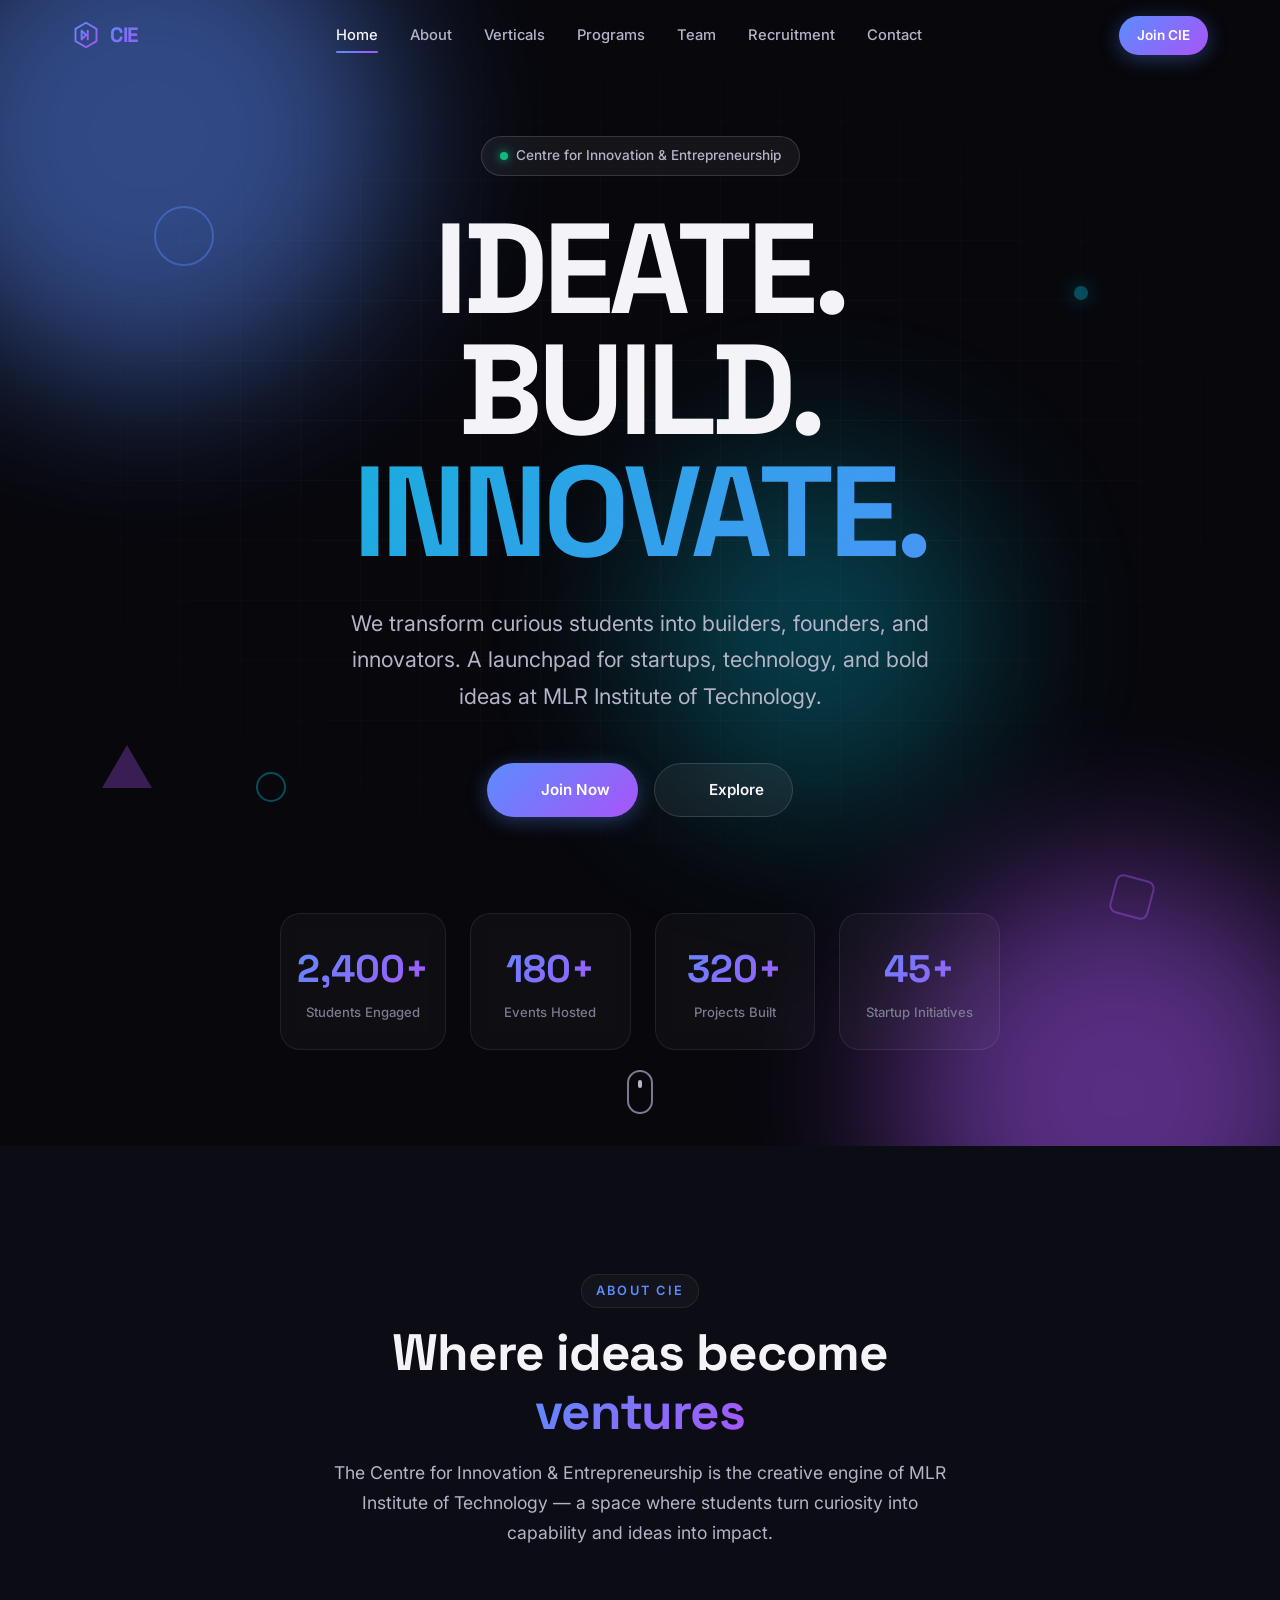
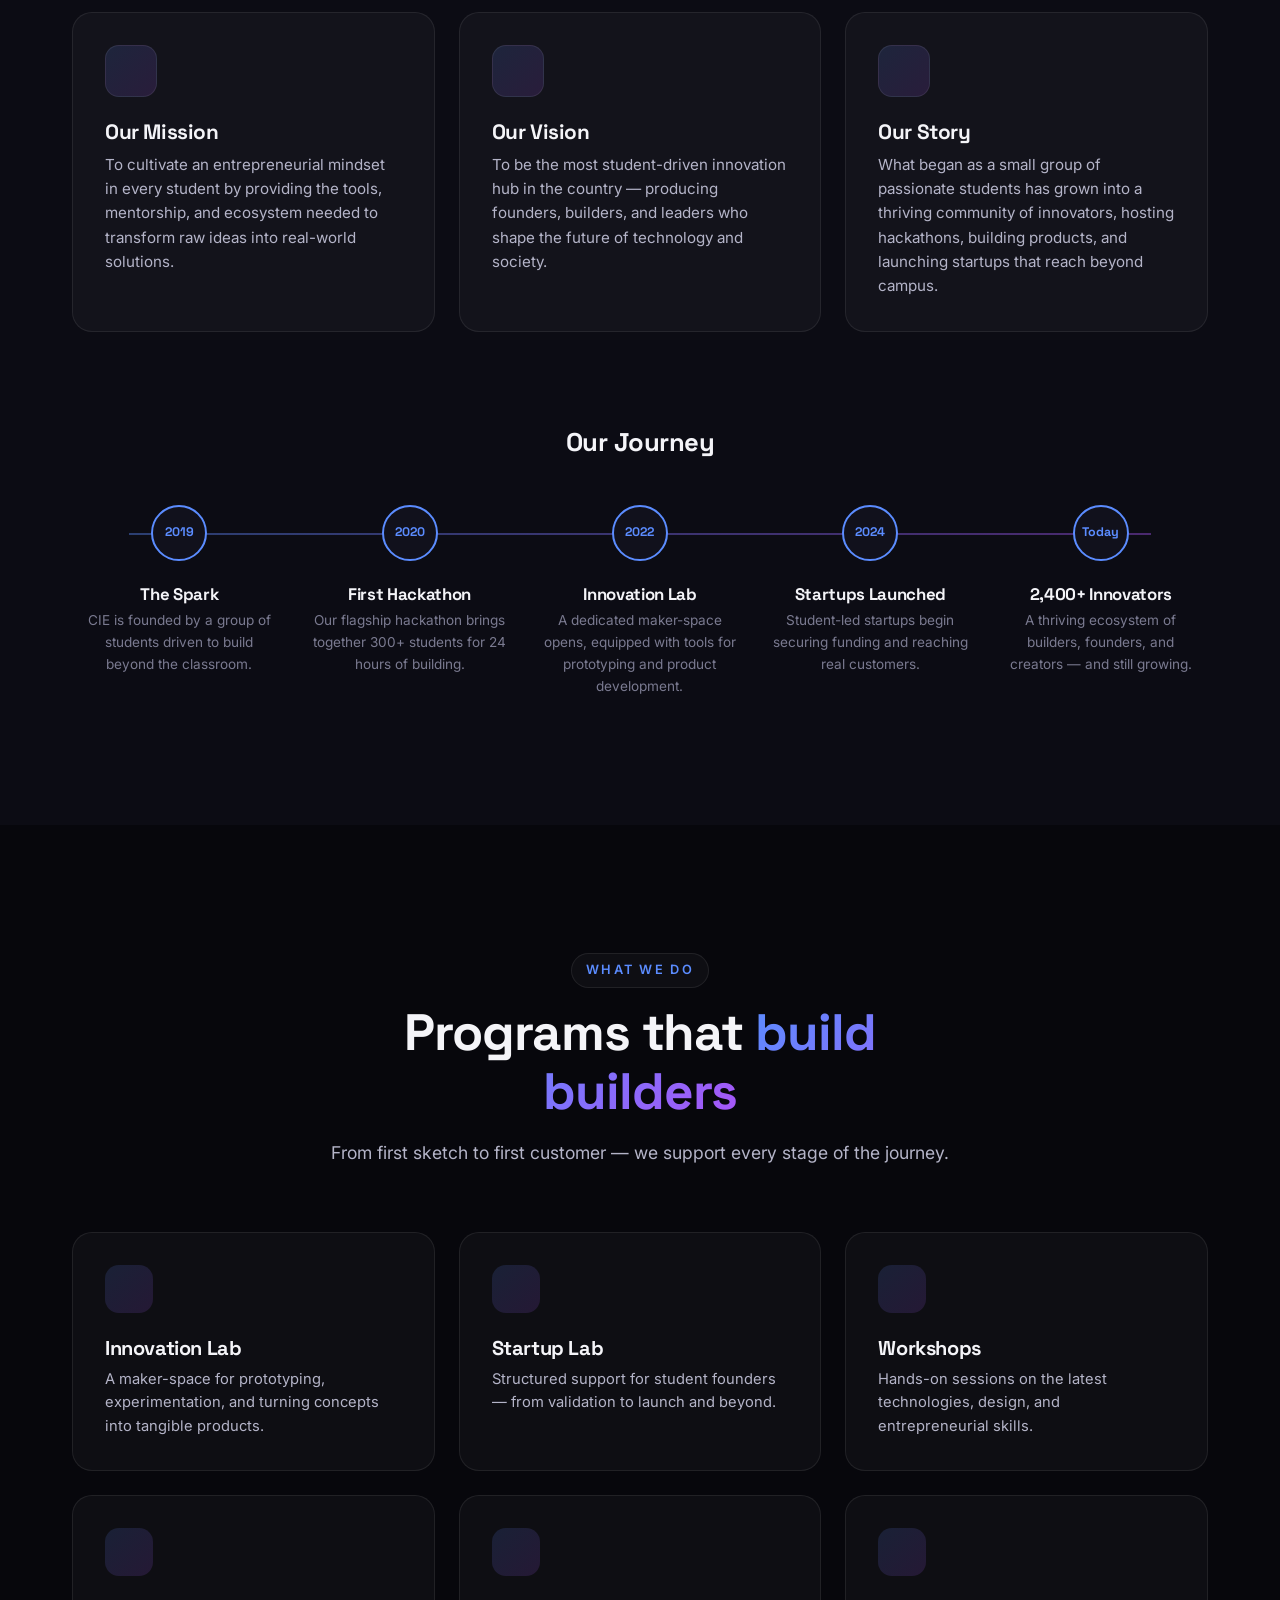
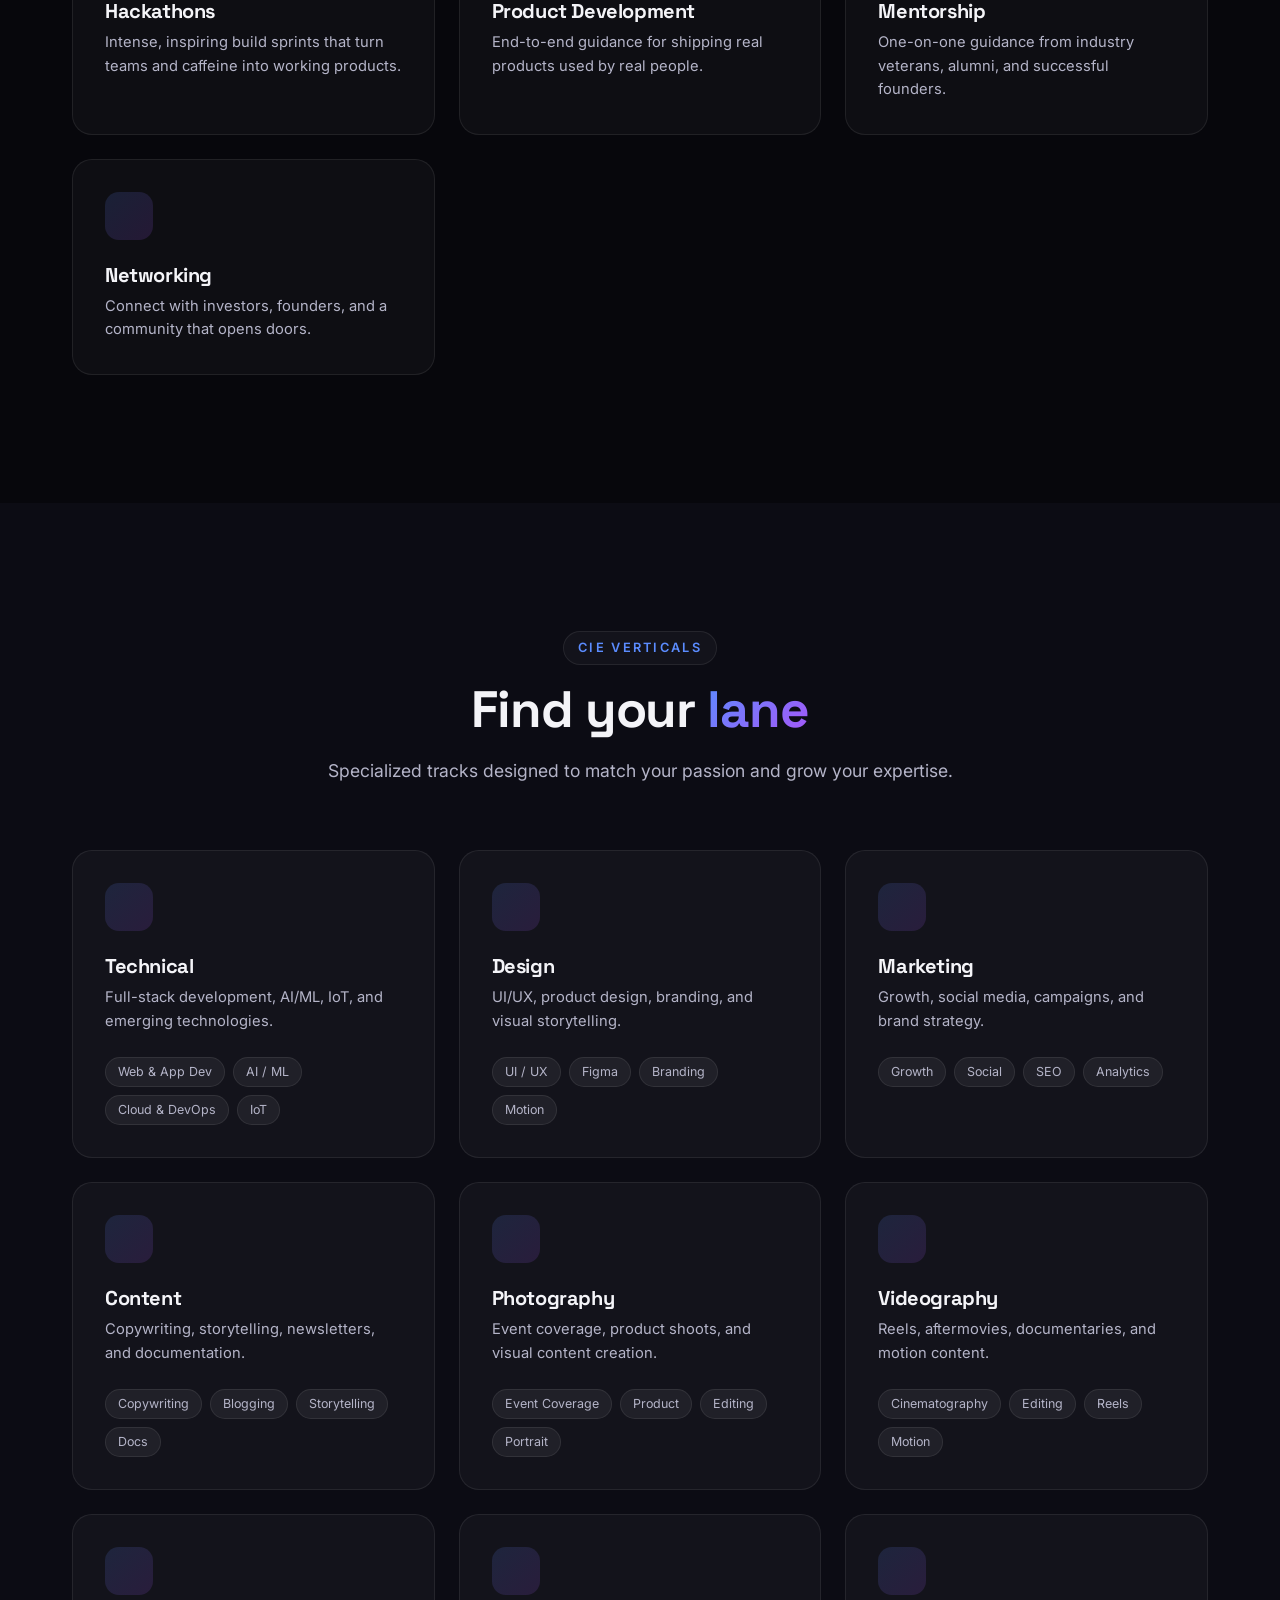
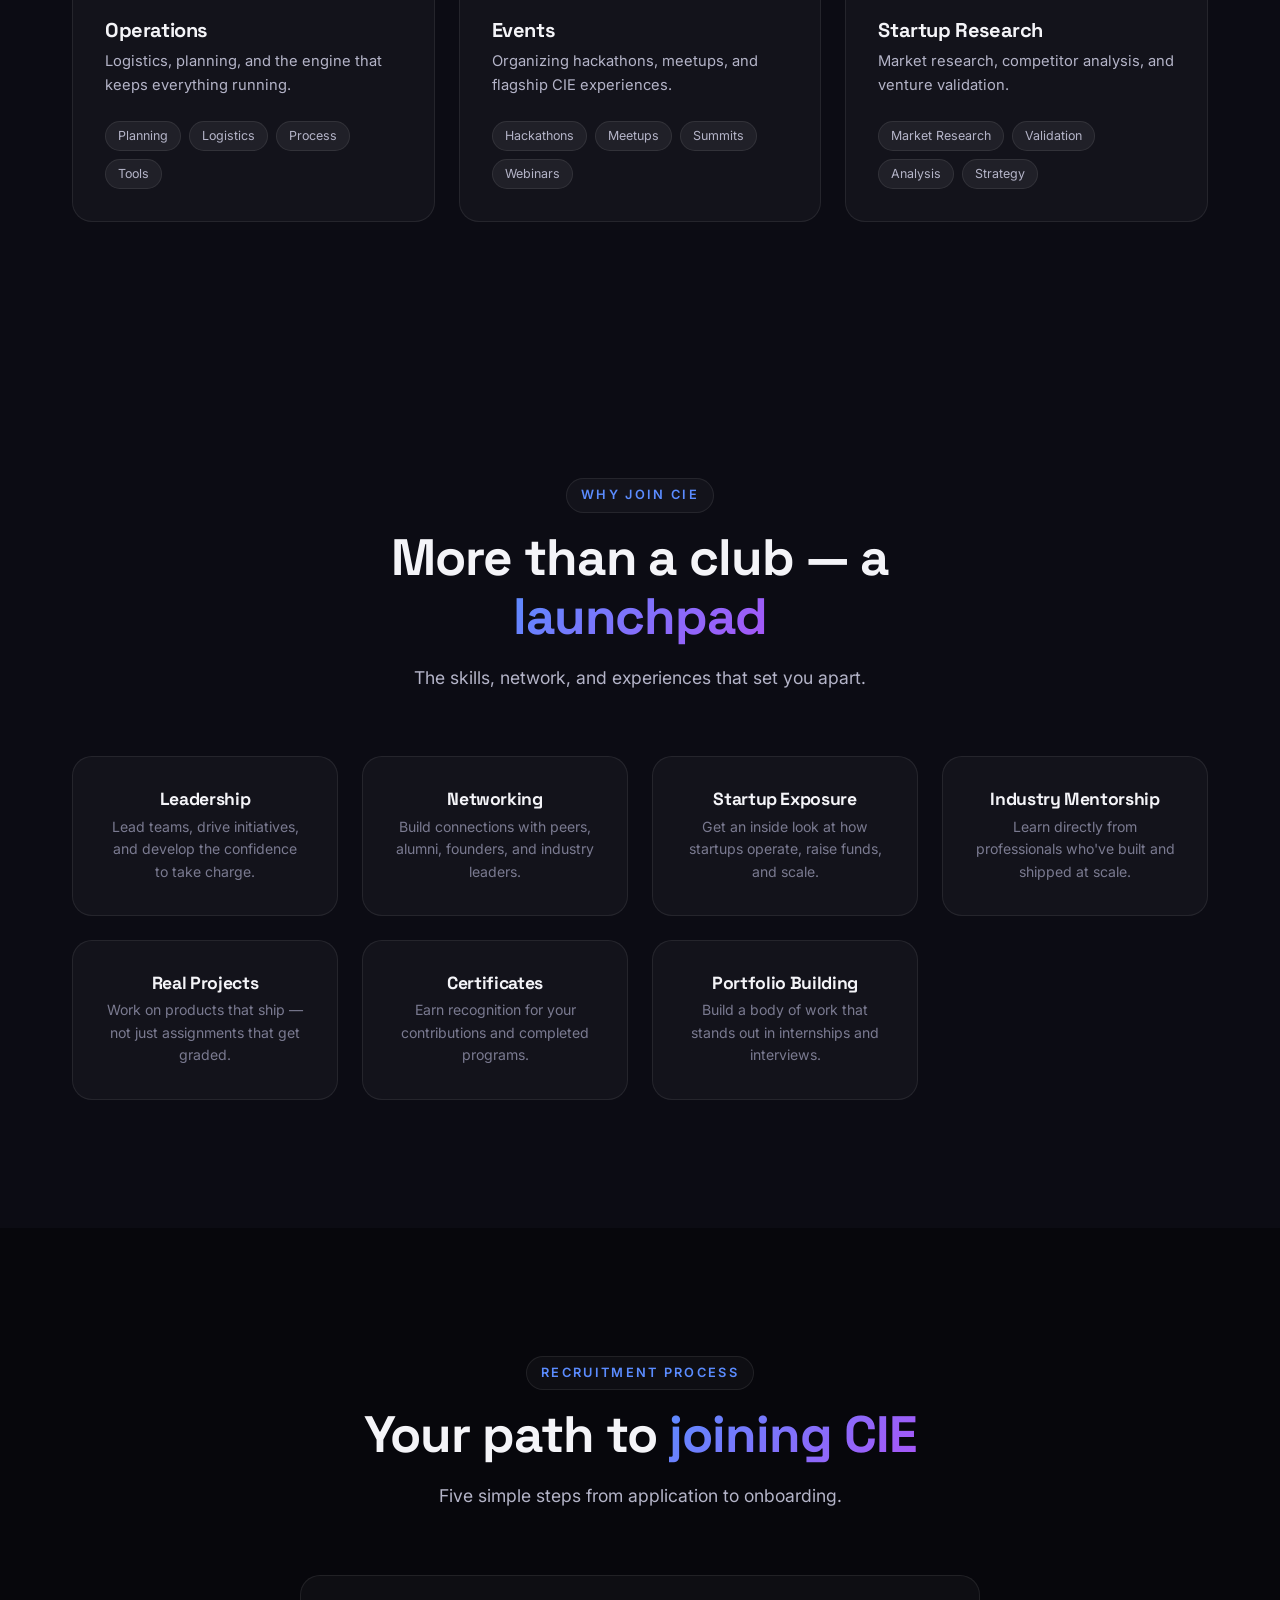
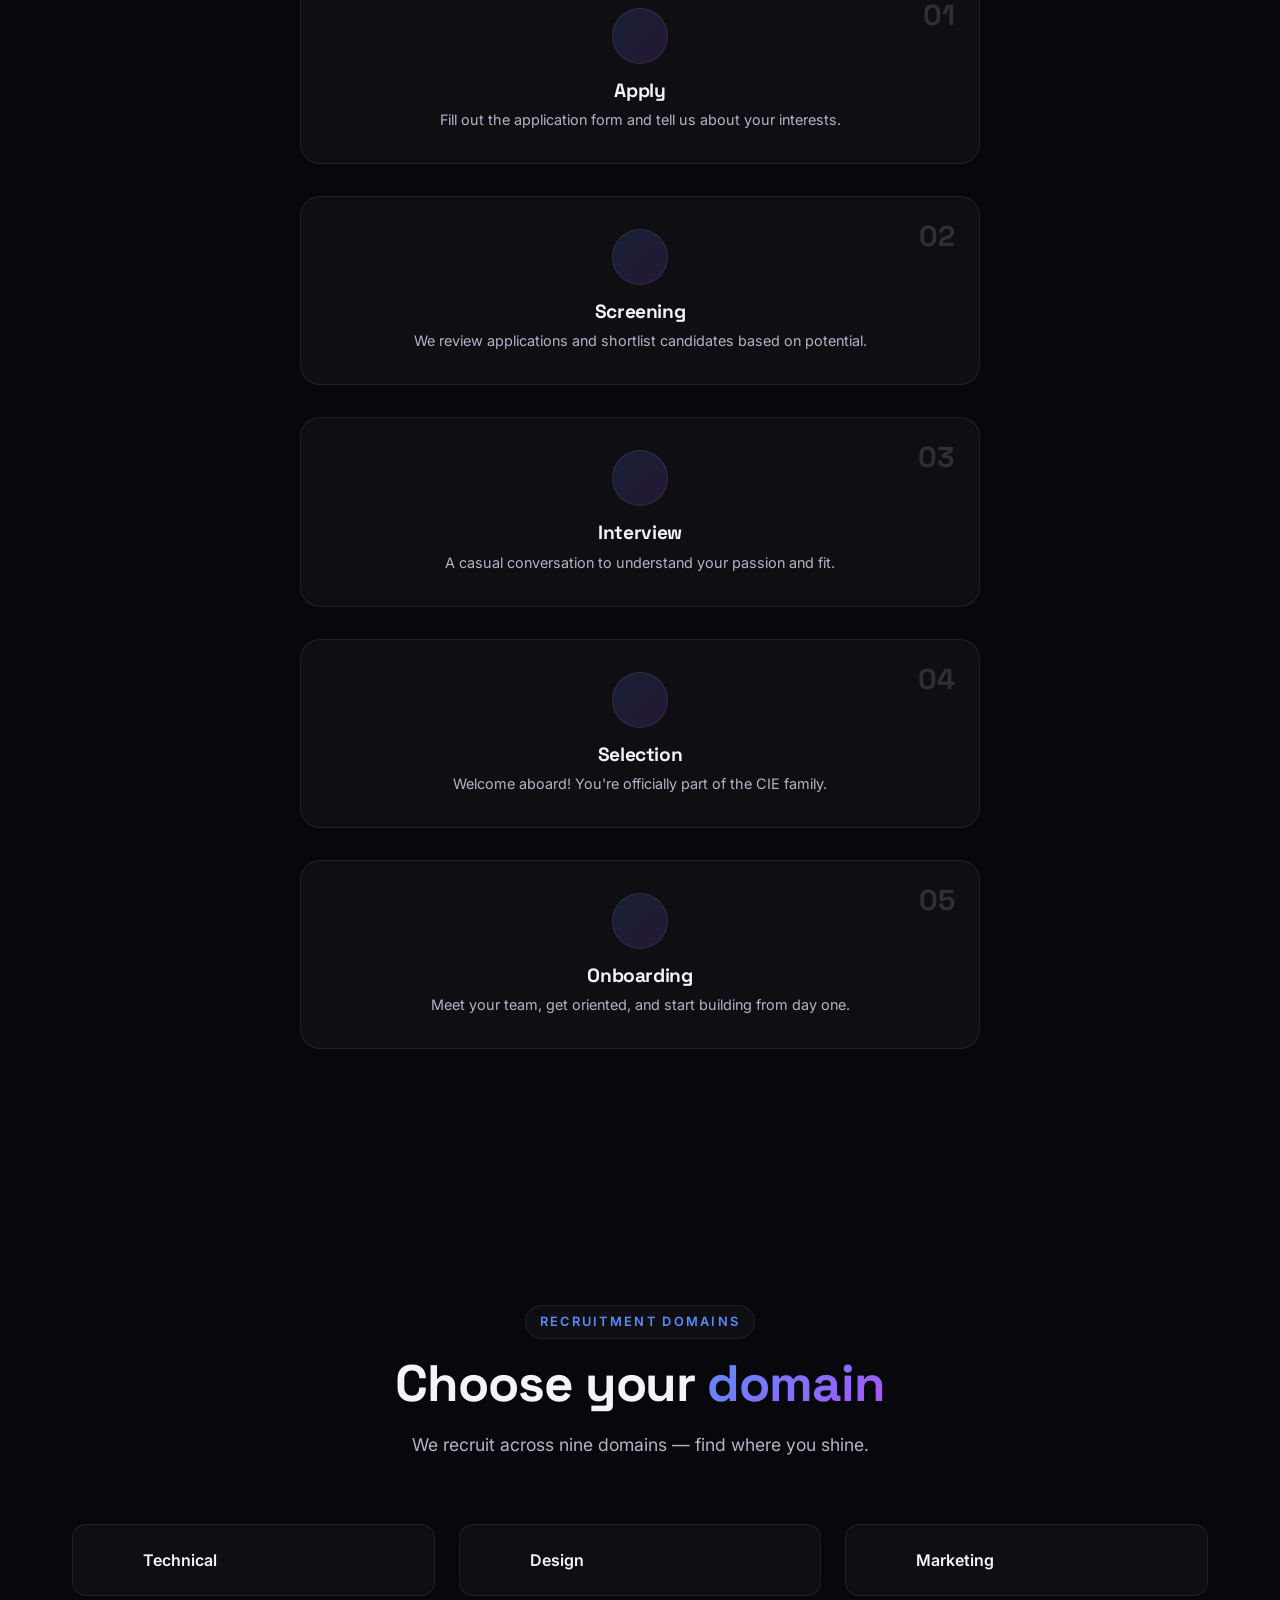
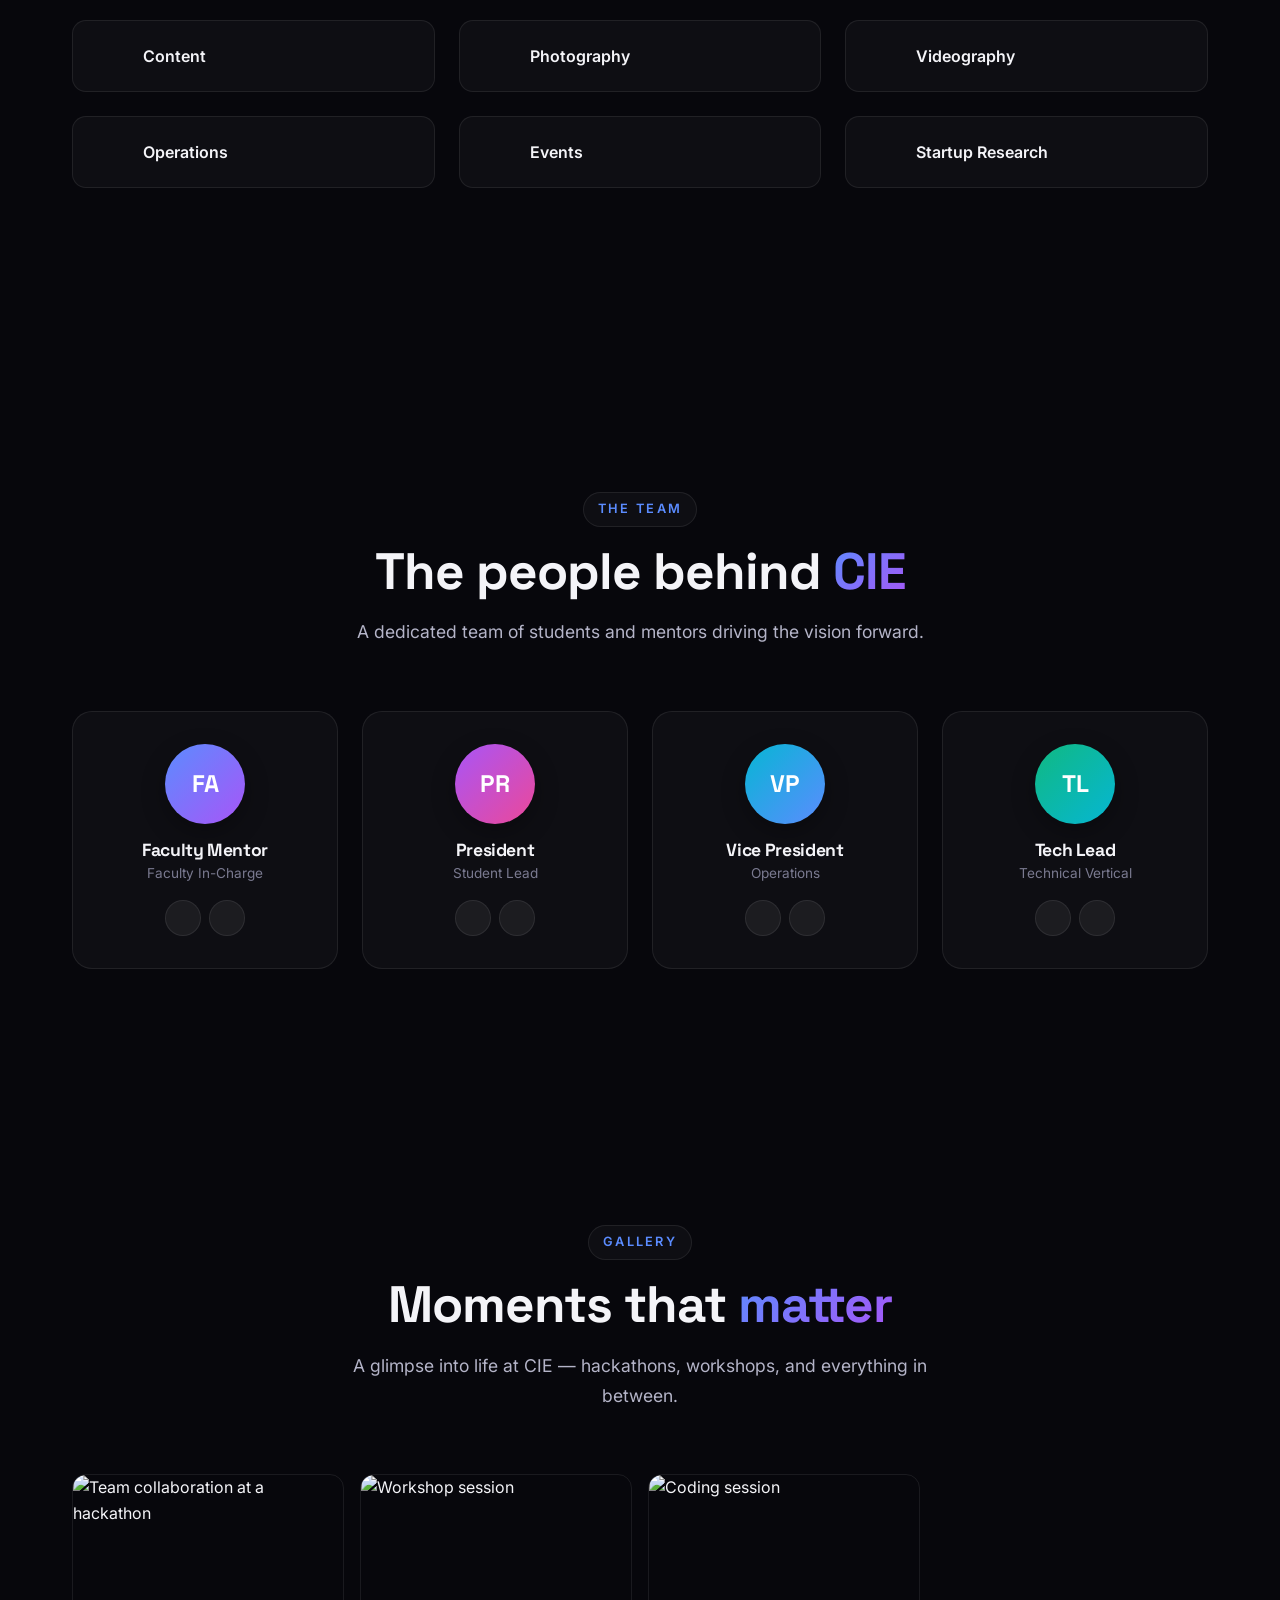
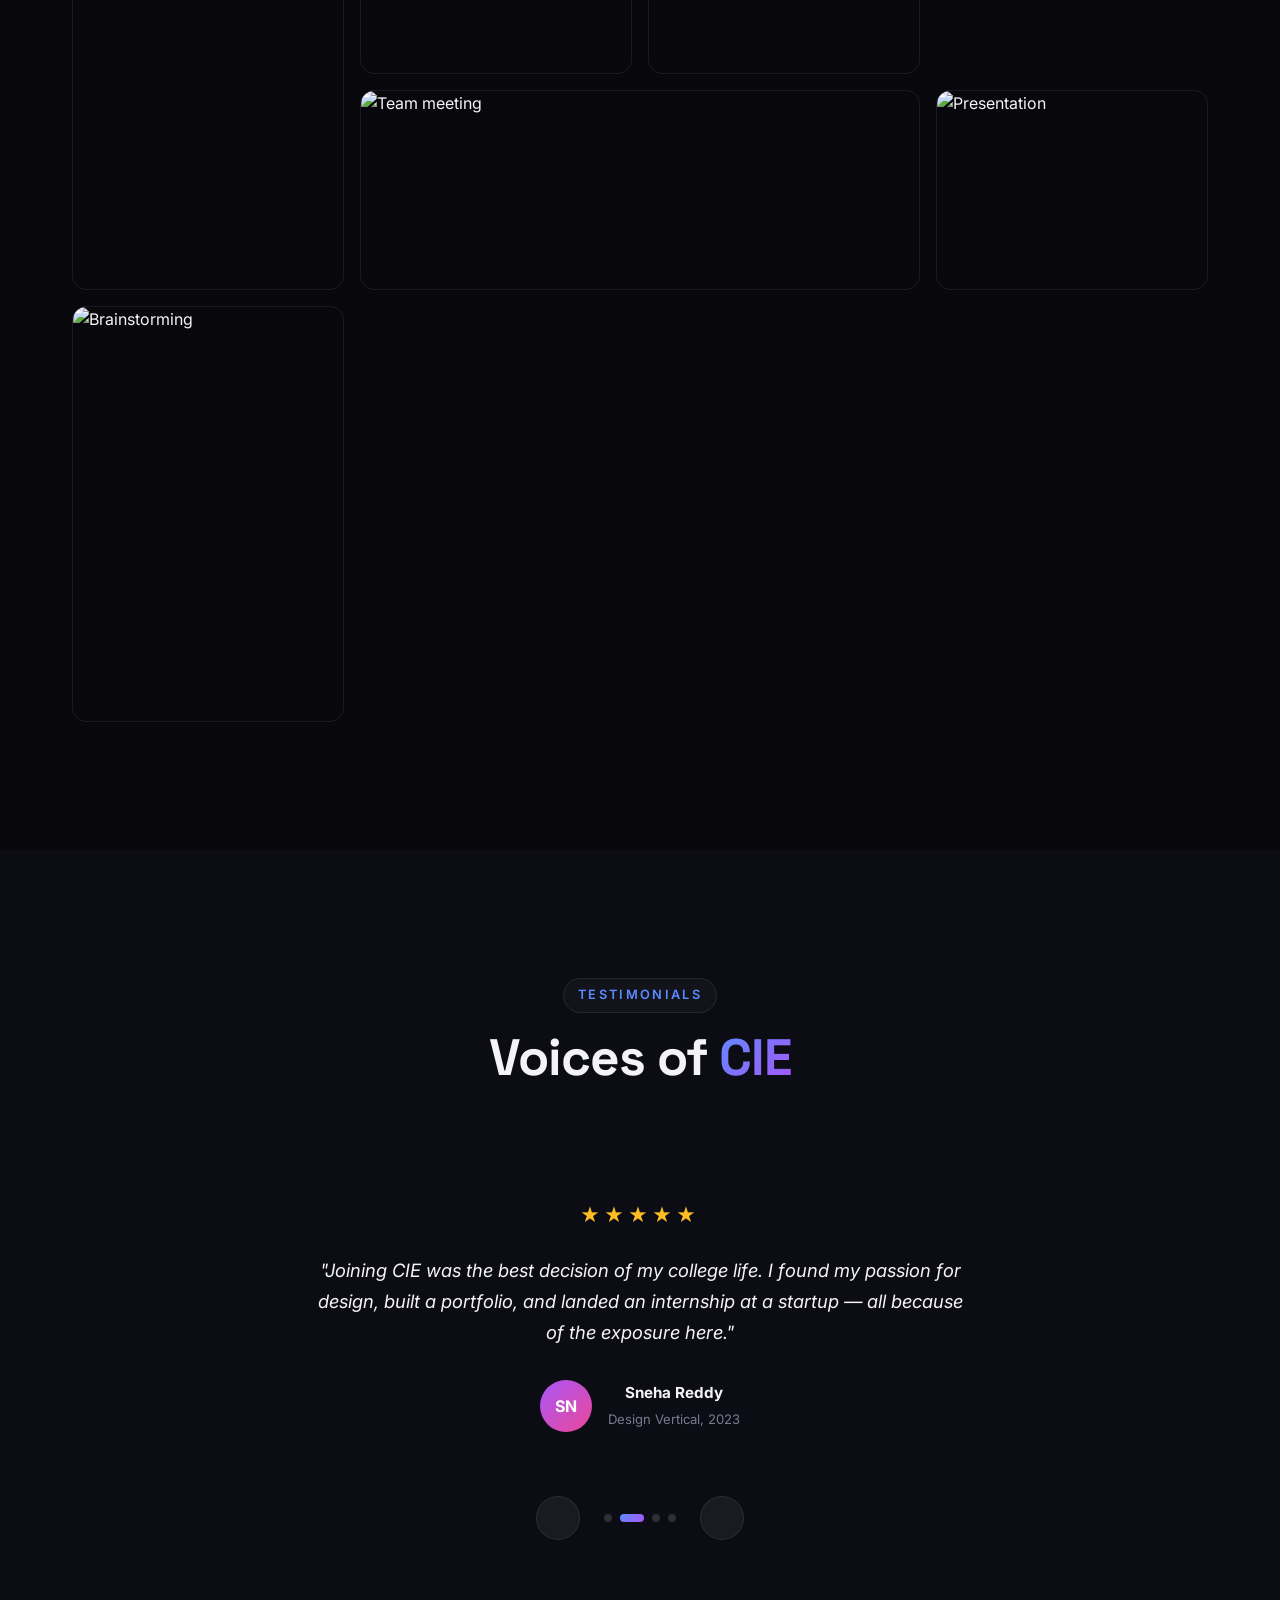
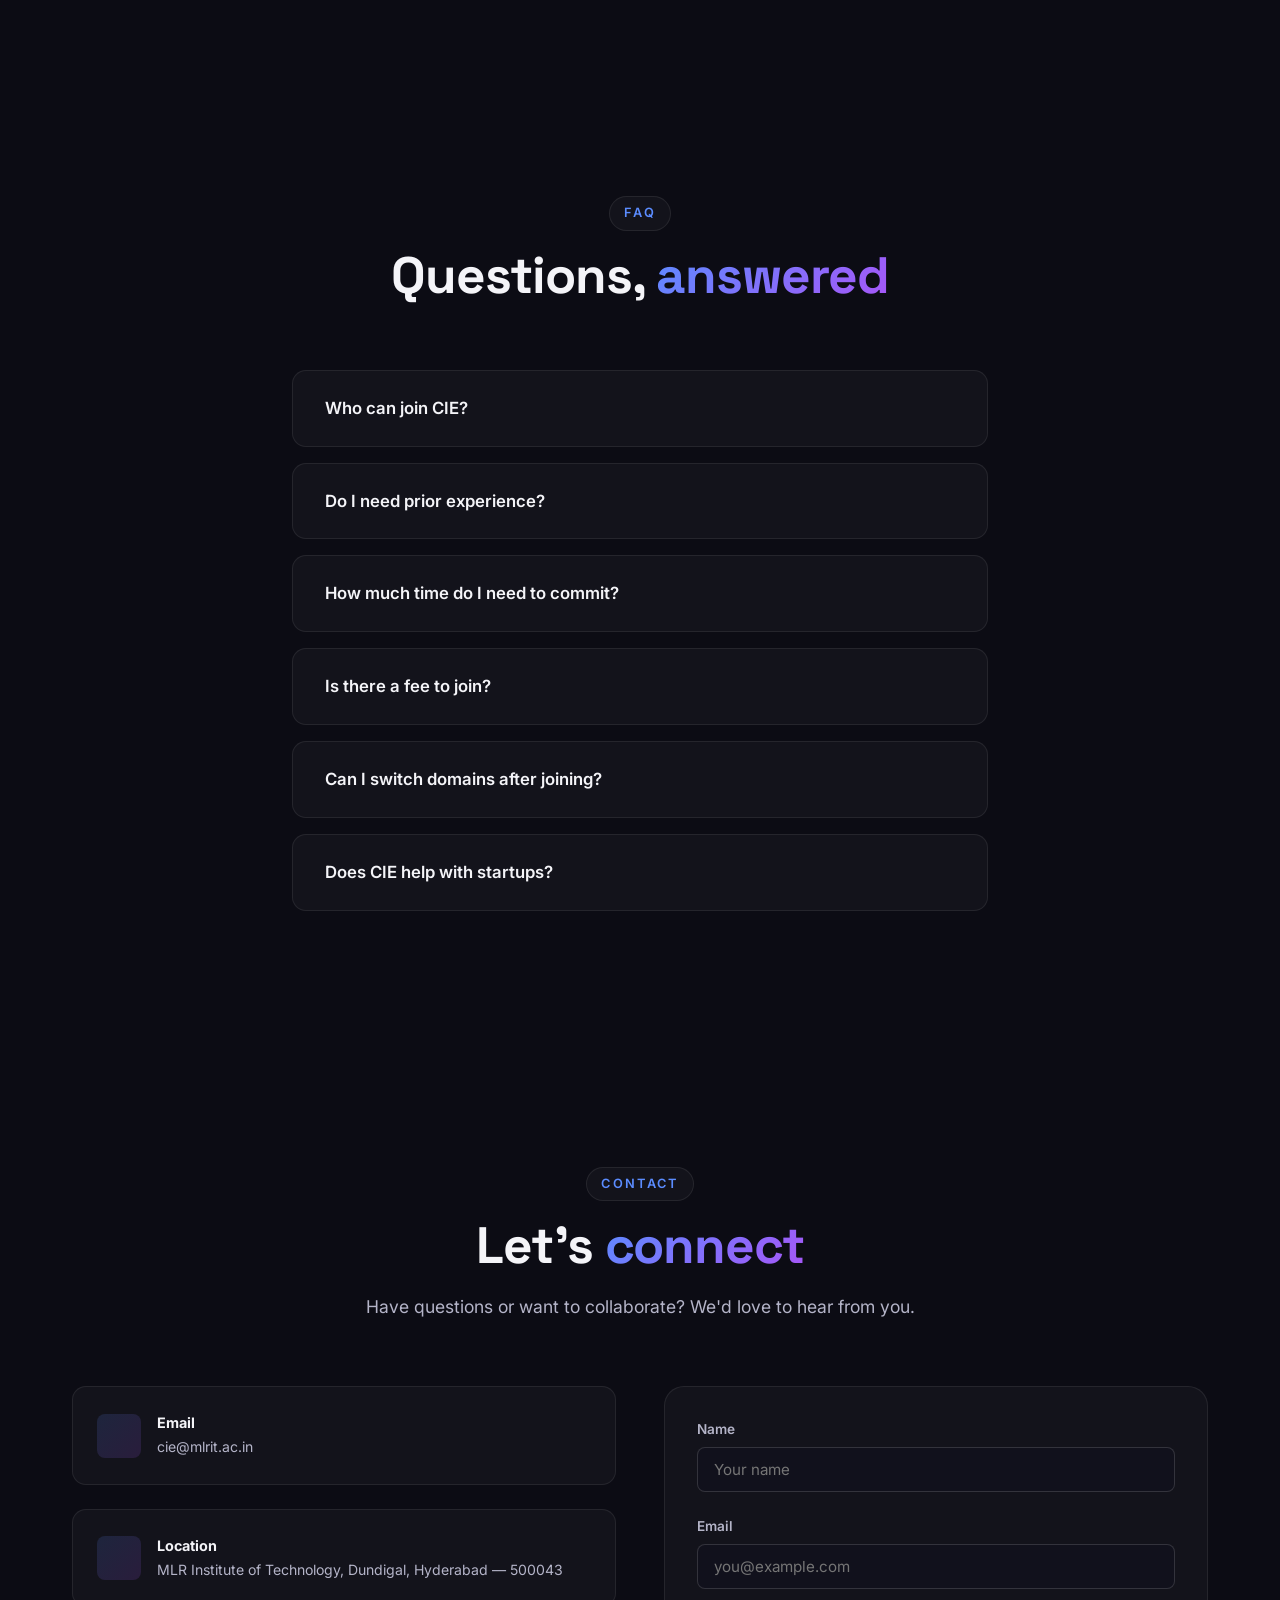
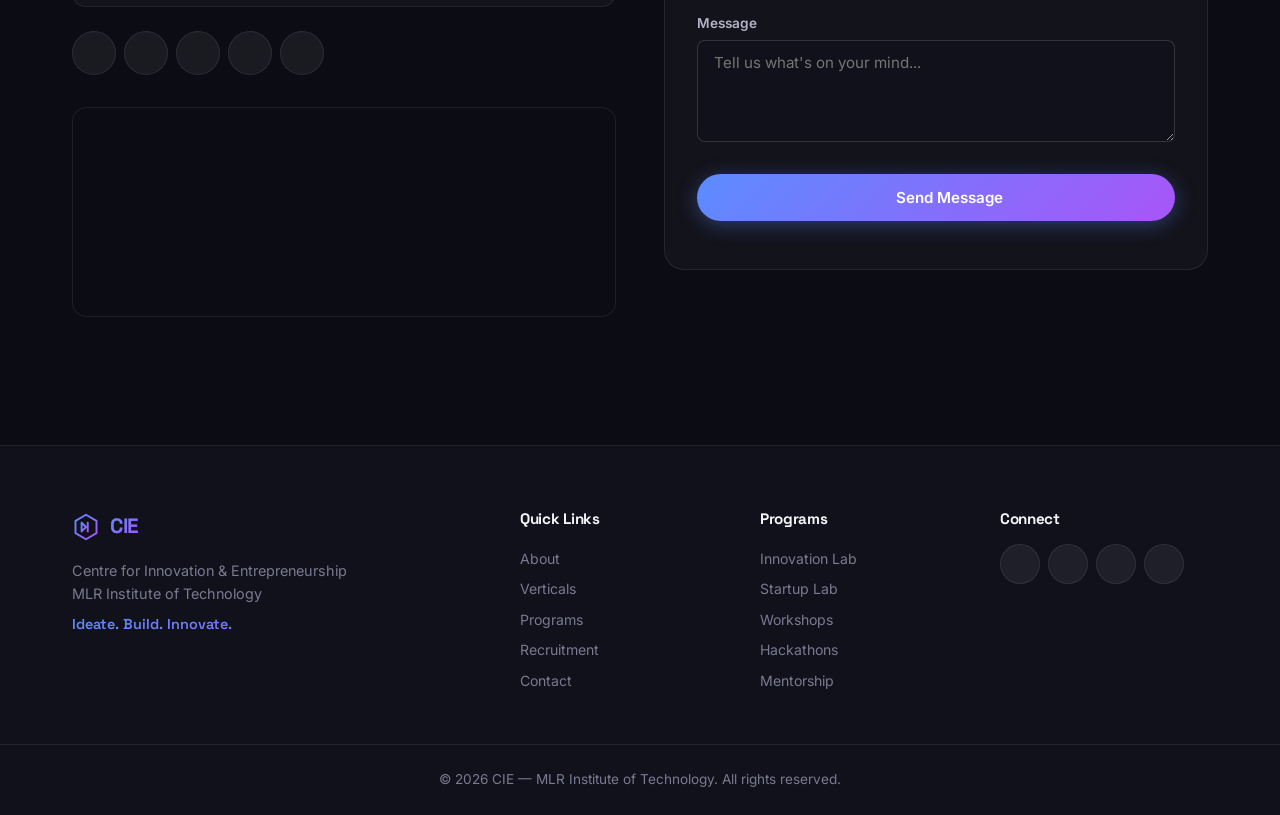
==== index.html @ b092f385 "Adding Files" ====
<!DOCTYPE html>
<html lang="en">
<head>
  <meta charset="UTF-8" />
  <meta name="viewport" content="width=device-width, initial-scale=1.0" />
  <meta name="description" content="Centre for Innovation & Entrepreneurship (CIE) at MLR Institute of Technology — Ideate. Build. Innovate. Transforming students into innovators through startups, hackathons, mentorship, and real-world projects." />
  <meta name="keywords" content="CIE, MLR Institute, innovation, entrepreneurship, startups, hackathons, student projects, mentorship" />
  <meta name="author" content="CIE — MLR Institute of Technology" />
  <meta name="theme-color" content="#0a0a0f" />

  <!-- Open Graph -->
  <meta property="og:title" content="CIE — MLR Institute of Technology | Ideate. Build. Innovate." />
  <meta property="og:description" content="The Centre for Innovation & Entrepreneurship transforming students into innovators." />
  <meta property="og:type" content="website" />

  <title>CIE — MLR Institute of Technology | Ideate. Build. Innovate.</title>

  <!-- Google Fonts -->
  <link rel="preconnect" href="https://fonts.googleapis.com" />
  <link rel="preconnect" href="https://fonts.gstatic.com" crossorigin />
  <link href="https://fonts.googleapis.com/css2?family=Inter:wght@300;400;500;600;700;800;900&family=Space+Grotesk:wght@400;500;600;700&display=swap" rel="stylesheet" />

  <!-- Lucide Icons -->
  <script src="https://unpkg.com/lucide@latest/dist/umd/lucide.min.js" defer></script>

  <link rel="stylesheet" href="style.css" />
</head>
<body>

  <!-- ============ PROGRESS BAR ============ -->
  <div class="scroll-progress" id="scrollProgress" aria-hidden="true"></div>

  <!-- ============ NAVIGATION ============ -->
  <header class="nav" id="nav">
    <div class="nav__inner">
      <a href="#hero" class="nav__logo" aria-label="CIE Home">
        <span class="nav__logo-mark">
          <svg viewBox="0 0 32 32" width="28" height="28" aria-hidden="true">
            <defs>
              <linearGradient id="logoGrad" x1="0" y1="0" x2="1" y2="1">
                <stop offset="0%" stop-color="#5b8cff"/>
                <stop offset="100%" stop-color="#a855f7"/>
              </linearGradient>
            </defs>
            <path d="M16 2 L28 9 L28 23 L16 30 L4 23 L4 9 Z" fill="none" stroke="url(#logoGrad)" stroke-width="2.2" stroke-linejoin="round"/>
            <path d="M11 11 L11 21 M11 11 L16 16 L11 21 M18 11 L18 21" stroke="url(#logoGrad)" stroke-width="2.2" stroke-linecap="round" stroke-linejoin="round" fill="none"/>
          </svg>
        </span>
        <span class="nav__logo-text">CIE</span>
      </a>

      <nav class="nav__links" id="navLinks" aria-label="Primary">
        <a href="#hero" class="nav__link">Home</a>
        <a href="#about" class="nav__link">About</a>
        <a href="#verticals" class="nav__link">Verticals</a>
        <a href="#programs" class="nav__link">Programs</a>
        <a href="#team" class="nav__link">Team</a>
        <a href="#recruitment" class="nav__link">Recruitment</a>
        <a href="#contact" class="nav__link">Contact</a>
      </nav>

      <div class="nav__actions">
        <a href="apply.html" class="btn btn--primary btn--sm" data-ripple>Join CIE</a>
        <button class="nav__toggle" id="navToggle" aria-label="Toggle menu" aria-expanded="false">
          <span></span><span></span><span></span>
        </button>
      </div>
    </div>
  </header>

  <main>
    <!-- ============ HERO ============ -->
    <section class="hero" id="hero">
      <div class="hero__bg" aria-hidden="true">
        <div class="blob blob--1"></div>
        <div class="blob blob--2"></div>
        <div class="blob blob--3"></div>
        <div class="hero__grid"></div>
      </div>

      <div class="hero__shapes" aria-hidden="true">
        <span class="shape shape--ring" style="--d:0s"></span>
        <span class="shape shape--tri" style="--d:1s"></span>
        <span class="shape shape--dot" style="--d:2s"></span>
        <span class="shape shape--sq" style="--d:1.5s"></span>
        <span class="shape shape--ring2" style="--d:0.5s"></span>
      </div>

      <div class="container hero__content">
        <div class="hero__badge reveal">
          <span class="hero__badge-dot"></span>
          Centre for Innovation &amp; Entrepreneurship
        </div>

        <h1 class="hero__title">
          <span class="hero__word reveal" style="--d:.1s">IDEATE.</span>
          <span class="hero__word reveal" style="--d:.2s">BUILD.</span>
          <span class="hero__word hero__word--accent reveal" style="--d:.3s">INNOVATE.</span>
        </h1>

        <p class="hero__sub reveal" style="--d:.4s">
          We transform curious students into builders, founders, and innovators.
          A launchpad for startups, technology, and bold ideas at MLR Institute of Technology.
        </p>

        <div class="hero__cta reveal" style="--d:.5s">
          <a href="apply.html" class="btn btn--primary" data-ripple>
            <i data-lucide="rocket"></i> Join Now
          </a>
          <a href="#about" class="btn btn--ghost" data-ripple>
            <i data-lucide="compass"></i> Explore
          </a>
        </div>

        <div class="hero__stats reveal" style="--d:.6s">
          <div class="stat">
            <span class="stat__num" data-count="2400" data-suffix="+">0</span>
            <span class="stat__label">Students Engaged</span>
          </div>
          <div class="stat">
            <span class="stat__num" data-count="180" data-suffix="+">0</span>
            <span class="stat__label">Events Hosted</span>
          </div>
          <div class="stat">
            <span class="stat__num" data-count="320" data-suffix="+">0</span>
            <span class="stat__label">Projects Built</span>
          </div>
          <div class="stat">
            <span class="stat__num" data-count="45" data-suffix="+">0</span>
            <span class="stat__label">Startup Initiatives</span>
          </div>
        </div>
      </div>

      <a href="#about" class="hero__scroll" aria-label="Scroll down">
        <span class="hero__scroll-mouse"></span>
      </a>
    </section>

    <!-- ============ ABOUT ============ -->
    <section class="section about" id="about">
      <div class="container">
        <div class="section__head reveal">
          <span class="section__eyebrow">About CIE</span>
          <h2 class="section__title">Where ideas become <span class="grad-text">ventures</span></h2>
          <p class="section__lead">
            The Centre for Innovation &amp; Entrepreneurship is the creative engine of MLR Institute of Technology —
            a space where students turn curiosity into capability and ideas into impact.
          </p>
        </div>

        <div class="about__grid">
          <article class="about__card reveal">
            <div class="about__icon"><i data-lucide="target"></i></div>
            <h3>Our Mission</h3>
            <p>To cultivate an entrepreneurial mindset in every student by providing the tools, mentorship, and ecosystem needed to transform raw ideas into real-world solutions.</p>
          </article>

          <article class="about__card reveal" style="--d:.1s">
            <div class="about__icon"><i data-lucide="eye"></i></div>
            <h3>Our Vision</h3>
            <p>To be the most student-driven innovation hub in the country — producing founders, builders, and leaders who shape the future of technology and society.</p>
          </article>

          <article class="about__card reveal" style="--d:.2s">
            <div class="about__icon"><i data-lucide="sparkles"></i></div>
            <h3>Our Story</h3>
            <p>What began as a small group of passionate students has grown into a thriving community of innovators, hosting hackathons, building products, and launching startups that reach beyond campus.</p>
          </article>
        </div>

        <!-- Timeline -->
        <div class="timeline">
          <h3 class="timeline__title reveal">Our Journey</h3>
          <div class="timeline__track">
            <div class="timeline__item reveal">
              <div class="timeline__year">2019</div>
              <div class="timeline__body">
                <h4>The Spark</h4>
                <p>CIE is founded by a group of students driven to build beyond the classroom.</p>
              </div>
            </div>
            <div class="timeline__item reveal" style="--d:.1s">
              <div class="timeline__year">2020</div>
              <div class="timeline__body">
                <h4>First Hackathon</h4>
                <p>Our flagship hackathon brings together 300+ students for 24 hours of building.</p>
              </div>
            </div>
            <div class="timeline__item reveal" style="--d:.2s">
              <div class="timeline__year">2022</div>
              <div class="timeline__body">
                <h4>Innovation Lab</h4>
                <p>A dedicated maker-space opens, equipped with tools for prototyping and product development.</p>
              </div>
            </div>
            <div class="timeline__item reveal" style="--d:.3s">
              <div class="timeline__year">2024</div>
              <div class="timeline__body">
                <h4>Startups Launched</h4>
                <p>Student-led startups begin securing funding and reaching real customers.</p>
              </div>
            </div>
            <div class="timeline__item reveal" style="--d:.4s">
              <div class="timeline__year">Today</div>
              <div class="timeline__body">
                <h4>2,400+ Innovators</h4>
                <p>A thriving ecosystem of builders, founders, and creators — and still growing.</p>
              </div>
            </div>
          </div>
        </div>
      </div>
    </section>

    <!-- ============ WHAT WE DO ============ -->
    <section class="section what" id="programs">
      <div class="container">
        <div class="section__head reveal">
          <span class="section__eyebrow">What We Do</span>
          <h2 class="section__title">Programs that <span class="grad-text">build builders</span></h2>
          <p class="section__lead">From first sketch to first customer — we support every stage of the journey.</p>
        </div>

        <div class="what__grid">
          <article class="card reveal">
            <div class="card__icon"><i data-lucide="flask-conical"></i></div>
            <h3>Innovation Lab</h3>
            <p>A maker-space for prototyping, experimentation, and turning concepts into tangible products.</p>
          </article>
          <article class="card reveal" style="--d:.05s">
            <div class="card__icon"><i data-lucide="rocket"></i></div>
            <h3>Startup Lab</h3>
            <p>Structured support for student founders — from validation to launch and beyond.</p>
          </article>
          <article class="card reveal" style="--d:.1s">
            <div class="card__icon"><i data-lucide="graduation-cap"></i></div>
            <h3>Workshops</h3>
            <p>Hands-on sessions on the latest technologies, design, and entrepreneurial skills.</p>
          </article>
          <article class="card reveal" style="--d:.15s">
            <div class="card__icon"><i data-lucide="trophy"></i></div>
            <h3>Hackathons</h3>
            <p>Intense, inspiring build sprints that turn teams and caffeine into working products.</p>
          </article>
          <article class="card reveal" style="--d:.2s">
            <div class="card__icon"><i data-lucide="package"></i></div>
            <h3>Product Development</h3>
            <p>End-to-end guidance for shipping real products used by real people.</p>
          </article>
          <article class="card reveal" style="--d:.25s">
            <div class="card__icon"><i data-lucide="users"></i></div>
            <h3>Mentorship</h3>
            <p>One-on-one guidance from industry veterans, alumni, and successful founders.</p>
          </article>
          <article class="card reveal" style="--d:.3s">
            <div class="card__icon"><i data-lucide="network"></i></div>
            <h3>Networking</h3>
            <p>Connect with investors, founders, and a community that opens doors.</p>
          </article>
        </div>
      </div>
    </section>

    <!-- ============ VERTICALS ============ -->
    <section class="section verticals" id="verticals">
      <div class="container">
        <div class="section__head reveal">
          <span class="section__eyebrow">CIE Verticals</span>
          <h2 class="section__title">Find your <span class="grad-text">lane</span></h2>
          <p class="section__lead">Specialized tracks designed to match your passion and grow your expertise.</p>
        </div>

        <div class="verticals__grid">
          <article class="vert reveal">
            <div class="vert__icon"><i data-lucide="code-2"></i></div>
            <h3>Technical</h3>
            <p>Full-stack development, AI/ML, IoT, and emerging technologies.</p>
            <ul class="vert__skills">
              <li>Web &amp; App Dev</li><li>AI / ML</li><li>Cloud &amp; DevOps</li><li>IoT</li>
            </ul>
          </article>
          <article class="vert reveal" style="--d:.05s">
            <div class="vert__icon"><i data-lucide="palette"></i></div>
            <h3>Design</h3>
            <p>UI/UX, product design, branding, and visual storytelling.</p>
            <ul class="vert__skills">
              <li>UI / UX</li><li>Figma</li><li>Branding</li><li>Motion</li>
            </ul>
          </article>
          <article class="vert reveal" style="--d:.1s">
            <div class="vert__icon"><i data-lucide="megaphone"></i></div>
            <h3>Marketing</h3>
            <p>Growth, social media, campaigns, and brand strategy.</p>
            <ul class="vert__skills">
              <li>Growth</li><li>Social</li><li>SEO</li><li>Analytics</li>
            </ul>
          </article>
          <article class="vert reveal" style="--d:.15s">
            <div class="vert__icon"><i data-lucide="pen-tool"></i></div>
            <h3>Content</h3>
            <p>Copywriting, storytelling, newsletters, and documentation.</p>
            <ul class="vert__skills">
              <li>Copywriting</li><li>Blogging</li><li>Storytelling</li><li>Docs</li>
            </ul>
          </article>
          <article class="vert reveal" style="--d:.2s">
            <div class="vert__icon"><i data-lucide="camera"></i></div>
            <h3>Photography</h3>
            <p>Event coverage, product shoots, and visual content creation.</p>
            <ul class="vert__skills">
              <li>Event Coverage</li><li>Product</li><li>Editing</li><li>Portrait</li>
            </ul>
          </article>
          <article class="vert reveal" style="--d:.25s">
            <div class="vert__icon"><i data-lucide="video"></i></div>
            <h3>Videography</h3>
            <p>Reels, aftermovies, documentaries, and motion content.</p>
            <ul class="vert__skills">
              <li>Cinematography</li><li>Editing</li><li>Reels</li><li>Motion</li>
            </ul>
          </article>
          <article class="vert reveal" style="--d:.3s">
            <div class="vert__icon"><i data-lucide="clipboard-list"></i></div>
            <h3>Operations</h3>
            <p>Logistics, planning, and the engine that keeps everything running.</p>
            <ul class="vert__skills">
              <li>Planning</li><li>Logistics</li><li>Process</li><li>Tools</li>
            </ul>
          </article>
          <article class="vert reveal" style="--d:.35s">
            <div class="vert__icon"><i data-lucide="calendar-check"></i></div>
            <h3>Events</h3>
            <p>Organizing hackathons, meetups, and flagship CIE experiences.</p>
            <ul class="vert__skills">
              <li>Hackathons</li><li>Meetups</li><li>Summits</li><li>Webinars</li>
            </ul>
          </article>
          <article class="vert reveal" style="--d:.4s">
            <div class="vert__icon"><i data-lucide="lightbulb"></i></div>
            <h3>Startup Research</h3>
            <p>Market research, competitor analysis, and venture validation.</p>
            <ul class="vert__skills">
              <li>Market Research</li><li>Validation</li><li>Analysis</li><li>Strategy</li>
            </ul>
          </article>
        </div>
      </div>
    </section>

    <!-- ============ WHY JOIN ============ -->
    <section class="section why" id="why">
      <div class="container">
        <div class="section__head reveal">
          <span class="section__eyebrow">Why Join CIE</span>
          <h2 class="section__title">More than a club — a <span class="grad-text">launchpad</span></h2>
          <p class="section__lead">The skills, network, and experiences that set you apart.</p>
        </div>

        <div class="why__grid">
          <article class="feature reveal">
            <i data-lucide="award"></i>
            <h4>Leadership</h4>
            <p>Lead teams, drive initiatives, and develop the confidence to take charge.</p>
          </article>
          <article class="feature reveal" style="--d:.05s">
            <i data-lucide="network"></i>
            <h4>Networking</h4>
            <p>Build connections with peers, alumni, founders, and industry leaders.</p>
          </article>
          <article class="feature reveal" style="--d:.1s">
            <i data-lucide="rocket"></i>
            <h4>Startup Exposure</h4>
            <p>Get an inside look at how startups operate, raise funds, and scale.</p>
          </article>
          <article class="feature reveal" style="--d:.15s">
            <i data-lucide="user-check"></i>
            <h4>Industry Mentorship</h4>
            <p>Learn directly from professionals who've built and shipped at scale.</p>
          </article>
          <article class="feature reveal" style="--d:.2s">
            <i data-lucide="folder-git-2"></i>
            <h4>Real Projects</h4>
            <p>Work on products that ship — not just assignments that get graded.</p>
          </article>
          <article class="feature reveal" style="--d:.25s">
            <i data-lucide="badge-check"></i>
            <h4>Certificates</h4>
            <p>Earn recognition for your contributions and completed programs.</p>
          </article>
          <article class="feature reveal" style="--d:.3s">
            <i data-lucide="briefcase"></i>
            <h4>Portfolio Building</h4>
            <p>Build a body of work that stands out in internships and interviews.</p>
          </article>
        </div>
      </div>
    </section>

    <!-- ============ RECRUITMENT PROCESS ============ -->
    <section class="section process" id="recruitment">
      <div class="container">
        <div class="section__head reveal">
          <span class="section__eyebrow">Recruitment Process</span>
          <h2 class="section__title">Your path to <span class="grad-text">joining CIE</span></h2>
          <p class="section__lead">Five simple steps from application to onboarding.</p>
        </div>

        <div class="process__steps">
          <div class="step reveal">
            <div class="step__num">01</div>
            <div class="step__icon"><i data-lucide="file-text"></i></div>
            <h3>Apply</h3>
            <p>Fill out the application form and tell us about your interests.</p>
          </div>
          <div class="step__arrow"><i data-lucide="arrow-down"></i></div>
          <div class="step reveal" style="--d:.1s">
            <div class="step__num">02</div>
            <div class="step__icon"><i data-lucide="search"></i></div>
            <h3>Screening</h3>
            <p>We review applications and shortlist candidates based on potential.</p>
          </div>
          <div class="step__arrow"><i data-lucide="arrow-down"></i></div>
          <div class="step reveal" style="--d:.2s">
            <div class="step__num">03</div>
            <div class="step__icon"><i data-lucide="message-circle"></i></div>
            <h3>Interview</h3>
            <p>A casual conversation to understand your passion and fit.</p>
          </div>
          <div class="step__arrow"><i data-lucide="arrow-down"></i></div>
          <div class="step reveal" style="--d:.3s">
            <div class="step__num">04</div>
            <div class="step__icon"><i data-lucide="check-circle"></i></div>
            <h3>Selection</h3>
            <p>Welcome aboard! You're officially part of the CIE family.</p>
          </div>
          <div class="step__arrow"><i data-lucide="arrow-down"></i></div>
          <div class="step reveal" style="--d:.4s">
            <div class="step__num">05</div>
            <div class="step__icon"><i data-lucide="door-open"></i></div>
            <h3>Onboarding</h3>
            <p>Meet your team, get oriented, and start building from day one.</p>
          </div>
        </div>
      </div>
    </section>

    <!-- ============ RECRUITMENT DOMAINS ============ -->
    <section class="section domains" id="domains">
      <div class="container">
        <div class="section__head reveal">
          <span class="section__eyebrow">Recruitment Domains</span>
          <h2 class="section__title">Choose your <span class="grad-text">domain</span></h2>
          <p class="section__lead">We recruit across nine domains — find where you shine.</p>
        </div>

        <div class="domains__grid">
          <button class="domain reveal" data-domain="Technical">
            <i data-lucide="code-2"></i><span>Technical</span>
          </button>
          <button class="domain reveal" style="--d:.04s" data-domain="Design">
            <i data-lucide="palette"></i><span>Design</span>
          </button>
          <button class="domain reveal" style="--d:.08s" data-domain="Marketing">
            <i data-lucide="megaphone"></i><span>Marketing</span>
          </button>
          <button class="domain reveal" style="--d:.12s" data-domain="Content">
            <i data-lucide="pen-tool"></i><span>Content</span>
          </button>
          <button class="domain reveal" style="--d:.16s" data-domain="Photography">
            <i data-lucide="camera"></i><span>Photography</span>
          </button>
          <button class="domain reveal" style="--d:.2s" data-domain="Videography">
            <i data-lucide="video"></i><span>Videography</span>
          </button>
          <button class="domain reveal" style="--d:.24s" data-domain="Operations">
            <i data-lucide="clipboard-list"></i><span>Operations</span>
          </button>
          <button class="domain reveal" style="--d:.28s" data-domain="Events">
            <i data-lucide="calendar-check"></i><span>Events</span>
          </button>
          <button class="domain reveal" style="--d:.32s" data-domain="Startup Research">
            <i data-lucide="lightbulb"></i><span>Startup Research</span>
          </button>
        </div>

        <div class="domain-detail" id="domainDetail" hidden>
          <div class="domain-detail__inner">
            <button class="domain-detail__close" id="domainClose" aria-label="Close">
              <i data-lucide="x"></i>
            </button>
            <h3 id="domainTitle"></h3>
            <p id="domainDesc"></p>
            <ul id="domainSkills"></ul>
          </div>
        </div>
      </div>
    </section>

    <!-- ============ TEAM ============ -->
    <section class="section team" id="team">
      <div class="container">
        <div class="section__head reveal">
          <span class="section__eyebrow">The Team</span>
          <h2 class="section__title">The people behind <span class="grad-text">CIE</span></h2>
          <p class="section__lead">A dedicated team of students and mentors driving the vision forward.</p>
        </div>

        <div class="team__grid">
          <article class="member reveal">
            <div class="member__avatar" style="--c1:#5b8cff;--c2:#a855f7">FA</div>
            <h4>Faculty Mentor</h4>
            <p class="member__role">Faculty In-Charge</p>
            <div class="member__socials">
              <a href="#" aria-label="LinkedIn"><i data-lucide="linkedin"></i></a>
              <a href="#" aria-label="Email"><i data-lucide="mail"></i></a>
            </div>
          </article>
          <article class="member reveal" style="--d:.1s">
            <div class="member__avatar" style="--c1:#a855f7;--c2:#ec4899">PR</div>
            <h4>President</h4>
            <p class="member__role">Student Lead</p>
            <div class="member__socials">
              <a href="#" aria-label="LinkedIn"><i data-lucide="linkedin"></i></a>
              <a href="#" aria-label="Email"><i data-lucide="mail"></i></a>
            </div>
          </article>
          <article class="member reveal" style="--d:.2s">
            <div class="member__avatar" style="--c1:#06b6d4;--c2:#5b8cff">VP</div>
            <h4>Vice President</h4>
            <p class="member__role">Operations</p>
            <div class="member__socials">
              <a href="#" aria-label="LinkedIn"><i data-lucide="linkedin"></i></a>
              <a href="#" aria-label="Email"><i data-lucide="mail"></i></a>
            </div>
          </article>
          <article class="member reveal" style="--d:.3s">
            <div class="member__avatar" style="--c1:#10b981;--c2:#06b6d4">TL</div>
            <h4>Tech Lead</h4>
            <p class="member__role">Technical Vertical</p>
            <div class="member__socials">
              <a href="#" aria-label="LinkedIn"><i data-lucide="linkedin"></i></a>
              <a href="#" aria-label="Email"><i data-lucide="mail"></i></a>
            </div>
          </article>
        </div>
      </div>
    </section>

    <!-- ============ GALLERY ============ -->
    <section class="section gallery" id="gallery">
      <div class="container">
        <div class="section__head reveal">
          <span class="section__eyebrow">Gallery</span>
          <h2 class="section__title">Moments that <span class="grad-text">matter</span></h2>
          <p class="section__lead">A glimpse into life at CIE — hackathons, workshops, and everything in between.</p>
        </div>

        <div class="gallery__grid">
          <figure class="gallery__item gallery__item--tall reveal" data-src="https://images.pexels.com/photos/3184460/pexels-photo-3184460.jpeg?auto=compress&cs=tinysrgb&w=900">
            <img src="https://images.pexels.com/photos/3184460/pexels-photo-3184460.jpeg?auto=compress&cs=tinysrgb&w=600" alt="Team collaboration at a hackathon" loading="lazy" />
            <figcaption><i data-lucide="maximize-2"></i></figcaption>
          </figure>
          <figure class="gallery__item reveal" data-src="https://images.pexels.com/photos/3184325/pexels-photo-3184325.jpeg?auto=compress&cs=tinysrgb&w=900">
            <img src="https://images.pexels.com/photos/3184325/pexels-photo-3184325.jpeg?auto=compress&cs=tinysrgb&w=600" alt="Workshop session" loading="lazy" />
            <figcaption><i data-lucide="maximize-2"></i></figcaption>
          </figure>
          <figure class="gallery__item reveal" data-src="https://images.pexels.com/photos/3184339/pexels-photo-3184339.jpeg?auto=compress&cs=tinysrgb&w=900">
            <img src="https://images.pexels.com/photos/3184339/pexels-photo-3184339.jpeg?auto=compress&cs=tinysrgb&w=600" alt="Coding session" loading="lazy" />
            <figcaption><i data-lucide="maximize-2"></i></figcaption>
          </figure>
          <figure class="gallery__item gallery__item--wide reveal" data-src="https://images.pexels.com/photos/3184360/pexels-photo-3184360.jpeg?auto=compress&cs=tinysrgb&w=1200">
            <img src="https://images.pexels.com/photos/3184360/pexels-photo-3184360.jpeg?auto=compress&cs=tinysrgb&w=800" alt="Team meeting" loading="lazy" />
            <figcaption><i data-lucide="maximize-2"></i></figcaption>
          </figure>
          <figure class="gallery__item reveal" data-src="https://images.pexels.com/photos/3184292/pexels-photo-3184292.jpeg?auto=compress&cs=tinysrgb&w=900">
            <img src="https://images.pexels.com/photos/3184292/pexels-photo-3184292.jpeg?auto=compress&cs=tinysrgb&w=600" alt="Presentation" loading="lazy" />
            <figcaption><i data-lucide="maximize-2"></i></figcaption>
          </figure>
          <figure class="gallery__item gallery__item--tall reveal" data-src="https://images.pexels.com/photos/3184398/pexels-photo-3184398.jpeg?auto=compress&cs=tinysrgb&w=900">
            <img src="https://images.pexels.com/photos/3184398/pexels-photo-3184398.jpeg?auto=compress&cs=tinysrgb&w=600" alt="Brainstorming" loading="lazy" />
            <figcaption><i data-lucide="maximize-2"></i></figcaption>
          </figure>
        </div>
      </div>

      <!-- Lightbox -->
      <div class="lightbox" id="lightbox" hidden>
        <button class="lightbox__close" id="lightboxClose" aria-label="Close"><i data-lucide="x"></i></button>
        <button class="lightbox__nav lightbox__nav--prev" id="lightboxPrev" aria-label="Previous"><i data-lucide="chevron-left"></i></button>
        <img src="" alt="Gallery image" id="lightboxImg" />
        <button class="lightbox__nav lightbox__nav--next" id="lightboxNext" aria-label="Next"><i data-lucide="chevron-right"></i></button>
      </div>
    </section>

    <!-- ============ TESTIMONIALS ============ -->
    <section class="section testimonials" id="testimonials">
      <div class="container">
        <div class="section__head reveal">
          <span class="section__eyebrow">Testimonials</span>
          <h2 class="section__title">Voices of <span class="grad-text">CIE</span></h2>
        </div>

        <div class="carousel" id="carousel">
          <div class="carousel__track" id="carouselTrack">
            <article class="testimonial">
              <div class="testimonial__stars">★★★★★</div>
              <p>"CIE gave me the platform to turn my idea into a real product. The mentorship and community are unmatched. I went from never having written code to shipping a full app."</p>
              <div class="testimonial__author">
                <div class="testimonial__avatar" style="--c1:#5b8cff;--c2:#a855f7">AK</div>
                <div><strong>Aarav Krishna</strong><span>Technical Vertical, 2023</span></div>
              </div>
            </article>
            <article class="testimonial">
              <div class="testimonial__stars">★★★★★</div>
              <p>"Joining CIE was the best decision of my college life. I found my passion for design, built a portfolio, and landed an internship at a startup — all because of the exposure here."</p>
              <div class="testimonial__author">
                <div class="testimonial__avatar" style="--c1:#a855f7;--c2:#ec4899">SN</div>
                <div><strong>Sneha Reddy</strong><span>Design Vertical, 2023</span></div>
              </div>
            </article>
            <article class="testimonial">
              <div class="testimonial__stars">★★★★★</div>
              <p>"The hackathons are electric. 24 hours of building, learning, and connecting with people who care about creating things. CIE is where I learned to lead."</p>
              <div class="testimonial__author">
                <div class="testimonial__avatar" style="--c1:#06b6d4;--c2:#5b8cff">RV</div>
                <div><strong>Rahul Verma</strong><span>Events Vertical, 2022</span></div>
              </div>
            </article>
            <article class="testimonial">
              <div class="testimonial__stars">★★★★★</div>
              <p>"From shy first-year to confident founder — CIE changed how I see problems. The startup research vertical taught me to think like an entrepreneur."</p>
              <div class="testimonial__author">
                <div class="testimonial__avatar" style="--c1:#10b981;--c2:#06b6d4">PM</div>
                <div><strong>Priya Menon</strong><span>Startup Research, 2024</span></div>
              </div>
            </article>
          </div>

          <div class="carousel__controls">
            <button class="carousel__btn" id="carouselPrev" aria-label="Previous"><i data-lucide="arrow-left"></i></button>
            <div class="carousel__dots" id="carouselDots"></div>
            <button class="carousel__btn" id="carouselNext" aria-label="Next"><i data-lucide="arrow-right"></i></button>
          </div>
        </div>
      </div>
    </section>

    <!-- ============ FAQ ============ -->
    <section class="section faq" id="faq">
      <div class="container container--narrow">
        <div class="section__head reveal">
          <span class="section__eyebrow">FAQ</span>
          <h2 class="section__title">Questions, <span class="grad-text">answered</span></h2>
        </div>

        <div class="faq__list">
          <details class="faq__item reveal">
            <summary>Who can join CIE? <i data-lucide="chevron-down"></i></summary>
            <p>Any student of MLR Institute of Technology, regardless of year or branch, can apply. We welcome curiosity over experience.</p>
          </details>
          <details class="faq__item reveal" style="--d:.05s">
            <summary>Do I need prior experience? <i data-lucide="chevron-down"></i></summary>
            <p>No. We value passion and willingness to learn over existing skills. Our onboarding and workshops will get you up to speed.</p>
          </details>
          <details class="faq__item reveal" style="--d:.1s">
            <summary>How much time do I need to commit? <i data-lucide="chevron-down"></i></summary>
            <p>Typically 4–6 hours per week, with more during events and hackathons. We work with your academic schedule.</p>
          </details>
          <details class="faq__item reveal" style="--d:.15s">
            <summary>Is there a fee to join? <i data-lucide="chevron-down"></i></summary>
            <p>No. CIE is completely free for all MLR Institute of Technology students.</p>
          </details>
          <details class="faq__item reveal" style="--d:.2s">
            <summary>Can I switch domains after joining? <i data-lucide="chevron-down"></i></summary>
            <p>Yes. We encourage exploration. You can switch domains after your first semester with your lead's approval.</p>
          </details>
          <details class="faq__item reveal" style="--d:.25s">
            <summary>Does CIE help with startups? <i data-lucide="chevron-down"></i></summary>
            <p>Absolutely. Our Startup Lab provides mentorship, resources, and connections to help you take your idea from zero to launch.</p>
          </details>
        </div>
      </div>
    </section>

    <!-- ============ CONTACT ============ -->
    <section class="section contact" id="contact">
      <div class="container">
        <div class="section__head reveal">
          <span class="section__eyebrow">Contact</span>
          <h2 class="section__title">Let's <span class="grad-text">connect</span></h2>
          <p class="section__lead">Have questions or want to collaborate? We'd love to hear from you.</p>
        </div>

        <div class="contact__grid">
          <div class="contact__info reveal">
            <a href="mailto:cie@mlrit.ac.in" class="contact__item">
              <div class="contact__icon"><i data-lucide="mail"></i></div>
              <div><strong>Email</strong><span>cie@mlrit.ac.in</span></div>
            </a>
            <div class="contact__item">
              <div class="contact__icon"><i data-lucide="map-pin"></i></div>
              <div><strong>Location</strong><span>MLR Institute of Technology, Dundigal, Hyderabad — 500043</span></div>
            </div>
            <div class="contact__socials">
              <a href="#" aria-label="Instagram"><i data-lucide="instagram"></i></a>
              <a href="#" aria-label="LinkedIn"><i data-lucide="linkedin"></i></a>
              <a href="#" aria-label="Twitter"><i data-lucide="twitter"></i></a>
              <a href="#" aria-label="YouTube"><i data-lucide="youtube"></i></a>
              <a href="#" aria-label="GitHub"><i data-lucide="github"></i></a>
            </div>
            <div class="contact__map">
              <iframe
                title="MLR Institute of Technology location"
                src="https://www.google.com/maps?q=MLR+Institute+of+Technology+Dundigal+Hyderabad&output=embed"
                loading="lazy"
                referrerpolicy="no-referrer-when-downgrade"
              ></iframe>
            </div>
          </div>

          <form class="contact__form reveal" id="contactForm" novalidate>
            <div class="field">
              <label for="name">Name</label>
              <input type="text" id="name" name="name" required placeholder="Your name" />
            </div>
            <div class="field">
              <label for="email">Email</label>
              <input type="email" id="email" name="email" required placeholder="you@example.com" />
            </div>
            <div class="field">
              <label for="message">Message</label>
              <textarea id="message" name="message" rows="4" required placeholder="Tell us what's on your mind..."></textarea>
            </div>
            <button type="submit" class="btn btn--primary btn--block" data-ripple>
              <i data-lucide="send"></i> Send Message
            </button>
            <p class="form__status" id="formStatus" role="status"></p>
          </form>
        </div>
      </div>
    </section>
  </main>

  <!-- ============ FOOTER ============ -->
  <footer class="footer">
    <div class="container footer__inner">
      <div class="footer__brand">
        <a href="#hero" class="nav__logo">
          <span class="nav__logo-mark">
            <svg viewBox="0 0 32 32" width="28" height="28" aria-hidden="true">
              <path d="M16 2 L28 9 L28 23 L16 30 L4 23 L4 9 Z" fill="none" stroke="url(#logoGrad)" stroke-width="2.2" stroke-linejoin="round"/>
              <path d="M11 11 L11 21 M11 11 L16 16 L11 21 M18 11 L18 21" stroke="url(#logoGrad)" stroke-width="2.2" stroke-linecap="round" stroke-linejoin="round" fill="none"/>
            </svg>
          </span>
          <span class="nav__logo-text">CIE</span>
        </a>
        <p>Centre for Innovation &amp; Entrepreneurship<br/>MLR Institute of Technology</p>
        <p class="footer__tagline">Ideate. Build. Innovate.</p>
      </div>

      <div class="footer__links">
        <h4>Quick Links</h4>
        <a href="#about">About</a>
        <a href="#verticals">Verticals</a>
        <a href="#programs">Programs</a>
        <a href="#recruitment">Recruitment</a>
        <a href="#contact">Contact</a>
      </div>

      <div class="footer__links">
        <h4>Programs</h4>
        <a href="#programs">Innovation Lab</a>
        <a href="#programs">Startup Lab</a>
        <a href="#programs">Workshops</a>
        <a href="#programs">Hackathons</a>
        <a href="#programs">Mentorship</a>
      </div>

      <div class="footer__links">
        <h4>Connect</h4>
        <div class="footer__socials">
          <a href="#" aria-label="Instagram"><i data-lucide="instagram"></i></a>
          <a href="#" aria-label="LinkedIn"><i data-lucide="linkedin"></i></a>
          <a href="#" aria-label="Twitter"><i data-lucide="twitter"></i></a>
          <a href="#" aria-label="YouTube"><i data-lucide="youtube"></i></a>
        </div>
      </div>
    </div>
    <div class="footer__bottom">
      <p>&copy; <span id="year"></span> CIE — MLR Institute of Technology. All rights reserved.</p>
    </div>
  </footer>

  <!-- Back to top -->
  <button class="back-top" id="backTop" aria-label="Back to top"><i data-lucide="arrow-up"></i></button>

  <script src="script.js"></script>
</body>
</html>
---- style.css ----
/* ============================================================
   CIE — Centre for Innovation & Entrepreneurship
   MLR Institute of Technology
   ============================================================
   TABLE OF CONTENTS
   1.  Design Tokens (CSS Variables)
   2.  Reset & Base
   3.  Typography
   4.  Layout Utilities
   5.  Buttons
   6.  Navigation
   7.  Hero
   8.  Sections (shared)
   9.  About
   10. What We Do
   11. Verticals
   12. Why Join
   13. Recruitment Process
   14. Domains
   15. Team
   16. Gallery + Lightbox
   17. Testimonials
   18. FAQ
   19. Contact
   20. Footer
   21. Back to Top
   22. Animations
   23. Responsive
   ============================================================ */

/* ============ 1. DESIGN TOKENS ============ */
:root {
  /* Color ramps */
  --bg: #07070c;
  --bg-2: #0c0c14;
  --bg-3: #11111c;
  --surface: rgba(255, 255, 255, 0.03);
  --surface-2: rgba(255, 255, 255, 0.06);
  --border: rgba(255, 255, 255, 0.08);
  --border-2: rgba(255, 255, 255, 0.14);

  --text: #f4f4f8;
  --text-2: #b4b4c8;
  --text-3: #7a7a90;

  /* Accents */
  --blue: #5b8cff;
  --blue-2: #3b6ef0;
  --purple: #a855f7;
  --purple-2: #9333ea;
  --cyan: #06b6d4;
  --pink: #ec4899;
  --green: #10b981;

  --grad: linear-gradient(135deg, #5b8cff 0%, #a855f7 100%);
  --grad-2: linear-gradient(135deg, #06b6d4 0%, #5b8cff 50%, #a855f7 100%);
  --grad-soft: linear-gradient(135deg, rgba(91, 140, 255, 0.15), rgba(168, 85, 247, 0.15));

  /* Typography */
  --font-body: 'Inter', system-ui, -apple-system, sans-serif;
  --font-display: 'Space Grotesk', 'Inter', sans-serif;

  /* Spacing (8px system) */
  --sp-1: 0.5rem;
  --sp-2: 1rem;
  --sp-3: 1.5rem;
  --sp-4: 2rem;
  --sp-5: 3rem;
  --sp-6: 4rem;
  --sp-7: 6rem;
  --sp-8: 8rem;

  /* Radius */
  --r-sm: 8px;
  --r-md: 14px;
  --r-lg: 20px;
  --r-xl: 28px;
  --r-full: 999px;

  /* Shadows */
  --shadow: 0 8px 32px rgba(0, 0, 0, 0.4);
  --shadow-lg: 0 20px 60px rgba(0, 0, 0, 0.5);
  --glow: 0 0 40px rgba(91, 140, 255, 0.25);

  /* Transitions */
  --t-fast: 0.2s cubic-bezier(0.4, 0, 0.2, 1);
  --t: 0.35s cubic-bezier(0.4, 0, 0.2, 1);
  --t-slow: 0.6s cubic-bezier(0.16, 1, 0.3, 1);

  /* Layout */
  --container: 1200px;
  --nav-h: 72px;
}

/* ============ 2. RESET & BASE ============ */
*, *::before, *::after { box-sizing: border-box; margin: 0; padding: 0; }

/* Ensure the hidden attribute always wins over any display rule */
[hidden] { display: none !important; }

html {
  scroll-behavior: smooth;
  scroll-padding-top: var(--nav-h);
  -webkit-font-smoothing: antialiased;
  text-rendering: optimizeLegibility;
}

body {
  font-family: var(--font-body);
  background: var(--bg);
  color: var(--text);
  line-height: 1.6;
  overflow-x: hidden;
  font-weight: 400;
}

img { max-width: 100%; display: block; }
a { color: inherit; text-decoration: none; }
button { font-family: inherit; cursor: pointer; border: none; background: none; color: inherit; }
ul { list-style: none; }
iframe { border: 0; }

::selection { background: rgba(168, 85, 247, 0.3); color: #fff; }

/* Scrollbar */
::-webkit-scrollbar { width: 10px; }
::-webkit-scrollbar-track { background: var(--bg); }
::-webkit-scrollbar-thumb { background: var(--border-2); border-radius: 10px; }
::-webkit-scrollbar-thumb:hover { background: var(--purple); }

/* ============ 3. TYPOGRAPHY ============ */
h1, h2, h3, h4 { font-family: var(--font-display); line-height: 1.15; font-weight: 700; letter-spacing: -0.02em; }

.grad-text {
  background: var(--grad);
  -webkit-background-clip: text;
  background-clip: text;
  -webkit-text-fill-color: transparent;
}

/* ============ 4. LAYOUT UTILITIES ============ */
.container {
  width: 100%;
  max-width: var(--container);
  margin: 0 auto;
  padding: 0 var(--sp-4);
}
.container--narrow { max-width: 760px; }

.section { padding: var(--sp-8) 0; position: relative; }

.section__head {
  text-align: center;
  max-width: 640px;
  margin: 0 auto var(--sp-6);
}
.section__eyebrow {
  display: inline-block;
  font-size: 0.8rem;
  font-weight: 600;
  letter-spacing: 0.18em;
  text-transform: uppercase;
  color: var(--blue);
  margin-bottom: var(--sp-2);
  padding: 6px 14px;
  border: 1px solid var(--border);
  border-radius: var(--r-full);
  background: var(--surface);
}
.section__title {
  font-size: clamp(2rem, 5vw, 3.2rem);
  margin-bottom: var(--sp-2);
}
.section__lead {
  color: var(--text-2);
  font-size: 1.1rem;
  line-height: 1.7;
}

/* ============ 5. BUTTONS ============ */
.btn {
  display: inline-flex;
  align-items: center;
  justify-content: center;
  gap: 8px;
  padding: 14px 28px;
  border-radius: var(--r-full);
  font-weight: 600;
  font-size: 0.95rem;
  position: relative;
  overflow: hidden;
  transition: transform var(--t-fast), box-shadow var(--t), background var(--t);
  white-space: nowrap;
}
.btn i { width: 18px; height: 18px; }
.btn--sm { padding: 9px 18px; font-size: 0.85rem; }
.btn--block { width: 100%; }

.btn--primary {
  background: var(--grad);
  color: #fff;
  box-shadow: 0 4px 20px rgba(91, 140, 255, 0.35);
}
.btn--primary:hover {
  transform: translateY(-2px);
  box-shadow: 0 8px 30px rgba(168, 85, 247, 0.45);
}

.btn--ghost {
  background: var(--surface-2);
  border: 1px solid var(--border-2);
  color: var(--text);
  backdrop-filter: blur(10px);
}
.btn--ghost:hover {
  transform: translateY(-2px);
  border-color: var(--blue);
  background: var(--surface-2);
  box-shadow: var(--glow);
}

/* Ripple */
.ripple {
  position: absolute;
  border-radius: 50%;
  background: rgba(255, 255, 255, 0.4);
  transform: scale(0);
  animation: rippleAnim 0.6s ease-out;
  pointer-events: none;
}
@keyframes rippleAnim { to { transform: scale(4); opacity: 0; } }

/* ============ 6. NAVIGATION ============ */
.scroll-progress {
  position: fixed;
  top: 0; left: 0;
  height: 3px;
  width: 0%;
  background: var(--grad);
  z-index: 1000;
  transition: width 0.1s linear;
}

.nav {
  position: fixed;
  top: 0; left: 0; right: 0;
  height: var(--nav-h);
  z-index: 100;
  transition: background var(--t), backdrop-filter var(--t), border-color var(--t);
  border-bottom: 1px solid transparent;
}
.nav.scrolled {
  background: rgba(7, 7, 12, 0.72);
  backdrop-filter: blur(20px) saturate(180%);
  border-bottom: 1px solid var(--border);
}
.nav__inner {
  max-width: var(--container);
  height: 100%;
  margin: 0 auto;
  padding: 0 var(--sp-4);
  display: flex;
  align-items: center;
  justify-content: space-between;
  gap: var(--sp-4);
}
.nav__logo {
  display: flex;
  align-items: center;
  gap: 10px;
  font-family: var(--font-display);
  font-weight: 700;
  font-size: 1.3rem;
  letter-spacing: -0.02em;
}
.nav__logo-mark { display: flex; }
.nav__logo-text {
  background: var(--grad);
  -webkit-background-clip: text;
  background-clip: text;
  -webkit-text-fill-color: transparent;
}

.nav__links {
  display: flex;
  gap: var(--sp-4);
  align-items: center;
}
.nav__link {
  font-size: 0.92rem;
  font-weight: 500;
  color: var(--text-2);
  position: relative;
  padding: 4px 0;
  transition: color var(--t-fast);
}
.nav__link::after {
  content: '';
  position: absolute;
  bottom: -2px; left: 0;
  width: 0; height: 2px;
  background: var(--grad);
  border-radius: 2px;
  transition: width var(--t);
}
.nav__link:hover, .nav__link.active { color: var(--text); }
.nav__link:hover::after, .nav__link.active::after { width: 100%; }

.nav__actions { display: flex; align-items: center; gap: var(--sp-2); }

.nav__toggle {
  display: none;
  flex-direction: column;
  gap: 5px;
  padding: 8px;
}
.nav__toggle span {
  width: 24px; height: 2px;
  background: var(--text);
  border-radius: 2px;
  transition: transform var(--t), opacity var(--t);
}
.nav__toggle.open span:nth-child(1) { transform: translateY(7px) rotate(45deg); }
.nav__toggle.open span:nth-child(2) { opacity: 0; }
.nav__toggle.open span:nth-child(3) { transform: translateY(-7px) rotate(-45deg); }

/* ============ 7. HERO ============ */
.hero {
  min-height: 100vh;
  display: flex;
  align-items: center;
  justify-content: center;
  text-align: center;
  position: relative;
  overflow: hidden;
  padding: calc(var(--nav-h) + var(--sp-6)) var(--sp-4) var(--sp-7);
}
.hero__bg { position: absolute; inset: 0; z-index: 0; }
.hero__grid {
  position: absolute; inset: 0;
  background-image:
    linear-gradient(rgba(255,255,255,0.025) 1px, transparent 1px),
    linear-gradient(90deg, rgba(255,255,255,0.025) 1px, transparent 1px);
  background-size: 60px 60px;
  mask-image: radial-gradient(ellipse 80% 60% at 50% 40%, #000 30%, transparent 75%);
  -webkit-mask-image: radial-gradient(ellipse 80% 60% at 50% 40%, #000 30%, transparent 75%);
}

/* Floating blobs */
.blob {
  position: absolute;
  border-radius: 50%;
  filter: blur(80px);
  opacity: 0.5;
  animation: floatBlob 18s ease-in-out infinite;
}
.blob--1 { width: 500px; height: 500px; background: var(--blue); top: -10%; left: -8%; }
.blob--2 { width: 450px; height: 450px; background: var(--purple); bottom: -15%; right: -5%; animation-delay: -6s; }
.blob--3 { width: 350px; height: 350px; background: var(--cyan); top: 40%; left: 50%; animation-delay: -12s; opacity: 0.3; }
@keyframes floatBlob {
  0%, 100% { transform: translate(0, 0) scale(1); }
  33% { transform: translate(40px, -30px) scale(1.1); }
  66% { transform: translate(-30px, 40px) scale(0.95); }
}

/* Floating geometric shapes */
.hero__shapes { position: absolute; inset: 0; z-index: 1; pointer-events: none; }
.shape {
  position: absolute;
  opacity: 0.4;
  animation: floatShape 8s ease-in-out infinite;
  animation-delay: var(--d, 0s);
}
.shape--ring { top: 18%; left: 12%; width: 60px; height: 60px; border: 2px solid var(--blue); border-radius: 50%; }
.shape--tri { top: 65%; left: 8%; width: 0; height: 0; border-left: 25px solid transparent; border-right: 25px solid transparent; border-bottom: 43px solid var(--purple); opacity: 0.3; }
.shape--dot { top: 25%; right: 15%; width: 14px; height: 14px; background: var(--cyan); border-radius: 50%; box-shadow: 0 0 20px var(--cyan); }
.shape--sq { bottom: 20%; right: 10%; width: 40px; height: 40px; border: 2px solid var(--purple); border-radius: 8px; transform: rotate(15deg); }
.shape--ring2 { bottom: 30%; left: 20%; width: 30px; height: 30px; border: 2px solid var(--cyan); border-radius: 50%; }
@keyframes floatShape {
  0%, 100% { transform: translateY(0) rotate(0); }
  50% { transform: translateY(-25px) rotate(10deg); }
}

.hero__content { position: relative; z-index: 2; }
.hero__badge {
  display: inline-flex;
  align-items: center;
  gap: 8px;
  padding: 8px 18px;
  border: 1px solid var(--border-2);
  border-radius: var(--r-full);
  background: var(--surface-2);
  backdrop-filter: blur(10px);
  font-size: 0.85rem;
  font-weight: 500;
  color: var(--text-2);
  margin-bottom: var(--sp-4);
}
.hero__badge-dot {
  width: 8px; height: 8px;
  background: var(--green);
  border-radius: 50%;
  box-shadow: 0 0 10px var(--green);
  animation: pulse 2s ease-in-out infinite;
}
@keyframes pulse { 0%, 100% { opacity: 1; } 50% { opacity: 0.4; } }

.hero__title {
  font-size: clamp(3rem, 11vw, 8rem);
  font-weight: 800;
  line-height: 0.95;
  letter-spacing: -0.04em;
  margin-bottom: var(--sp-4);
}
.hero__word { display: block; }
.hero__word--accent {
  background: var(--grad-2);
  background-size: 200% 200%;
  -webkit-background-clip: text;
  background-clip: text;
  -webkit-text-fill-color: transparent;
  animation: gradShift 5s ease infinite;
}
@keyframes gradShift {
  0%, 100% { background-position: 0% 50%; }
  50% { background-position: 100% 50%; }
}

.hero__sub {
  font-size: clamp(1.05rem, 2.2vw, 1.35rem);
  color: var(--text-2);
  max-width: 580px;
  margin: 0 auto var(--sp-5);
  line-height: 1.7;
}

.hero__cta { display: flex; gap: var(--sp-2); justify-content: center; flex-wrap: wrap; margin-bottom: var(--sp-7); }

.hero__stats {
  display: grid;
  grid-template-columns: repeat(4, 1fr);
  gap: var(--sp-3);
  max-width: 720px;
  margin: 0 auto;
}
.stat {
  text-align: center;
  padding: var(--sp-3) var(--sp-2);
  border: 1px solid var(--border);
  border-radius: var(--r-lg);
  background: var(--surface);
  backdrop-filter: blur(10px);
  transition: transform var(--t), border-color var(--t);
}
.stat:hover { transform: translateY(-4px); border-color: var(--border-2); }
.stat__num {
  display: block;
  font-family: var(--font-display);
  font-size: clamp(1.6rem, 4vw, 2.4rem);
  font-weight: 700;
  background: var(--grad);
  -webkit-background-clip: text;
  background-clip: text;
  -webkit-text-fill-color: transparent;
}
.stat__label { font-size: 0.82rem; color: var(--text-3); font-weight: 500; }

.hero__scroll {
  position: absolute;
  bottom: var(--sp-4);
  left: 50%;
  transform: translateX(-50%);
  z-index: 2;
}
.hero__scroll-mouse {
  display: block;
  width: 26px; height: 44px;
  border: 2px solid var(--text-3);
  border-radius: 14px;
  position: relative;
}
.hero__scroll-mouse::after {
  content: '';
  position: absolute;
  top: 8px; left: 50%;
  transform: translateX(-50%);
  width: 4px; height: 8px;
  background: var(--text-2);
  border-radius: 2px;
  animation: scrollDot 1.8s ease-in-out infinite;
}
@keyframes scrollDot { 0% { opacity: 1; top: 8px; } 100% { opacity: 0; top: 24px; } }

/* ============ 8. SECTIONS (shared) ============ */
.about, .why, .faq { background: var(--bg-2); }
.what, .domains, .team { background: var(--bg); }
.verticals, .testimonials, .contact { background: var(--bg-2); }
.process, .gallery { background: var(--bg); }

/* ============ 9. ABOUT ============ */
.about__grid {
  display: grid;
  grid-template-columns: repeat(3, 1fr);
  gap: var(--sp-3);
  margin-bottom: var(--sp-7);
}
.about__card {
  padding: var(--sp-4);
  border: 1px solid var(--border);
  border-radius: var(--r-lg);
  background: var(--surface);
  transition: transform var(--t), border-color var(--t), box-shadow var(--t);
}
.about__card:hover {
  transform: translateY(-6px);
  border-color: var(--border-2);
  box-shadow: var(--shadow-lg);
}
.about__icon {
  width: 52px; height: 52px;
  display: flex; align-items: center; justify-content: center;
  border-radius: var(--r-md);
  background: var(--grad-soft);
  border: 1px solid var(--border);
  margin-bottom: var(--sp-3);
}
.about__icon i { width: 26px; height: 26px; color: var(--blue); }
.about__card h3 { font-size: 1.3rem; margin-bottom: var(--sp-1); }
.about__card p { color: var(--text-2); font-size: 0.95rem; }

/* Timeline */
.timeline { margin-top: var(--sp-6); }
.timeline__title { text-align: center; font-size: 1.6rem; margin-bottom: var(--sp-5); }
.timeline__track {
  position: relative;
  display: grid;
  grid-template-columns: repeat(5, 1fr);
  gap: var(--sp-2);
}
.timeline__track::before {
  content: '';
  position: absolute;
  top: 28px; left: 5%; right: 5%;
  height: 2px;
  background: linear-gradient(90deg, var(--blue), var(--purple));
  opacity: 0.4;
}
.timeline__item { text-align: center; position: relative; }
.timeline__year {
  width: 56px; height: 56px;
  margin: 0 auto var(--sp-3);
  display: flex; align-items: center; justify-content: center;
  border-radius: 50%;
  background: var(--bg-3);
  border: 2px solid var(--blue);
  font-family: var(--font-display);
  font-size: 0.78rem;
  font-weight: 700;
  color: var(--blue);
  position: relative;
  z-index: 1;
  transition: transform var(--t), box-shadow var(--t);
}
.timeline__item:hover .timeline__year { transform: scale(1.1); box-shadow: var(--glow); }
.timeline__body h4 { font-size: 1.05rem; margin-bottom: 6px; }
.timeline__body p { font-size: 0.85rem; color: var(--text-3); padding: 0 8px; }

/* ============ 10. WHAT WE DO ============ */
.what__grid {
  display: grid;
  grid-template-columns: repeat(3, 1fr);
  gap: var(--sp-3);
}
.card {
  padding: var(--sp-4);
  border: 1px solid var(--border);
  border-radius: var(--r-lg);
  background: var(--surface);
  position: relative;
  overflow: hidden;
  transition: transform var(--t), border-color var(--t), box-shadow var(--t);
}
.card::before {
  content: '';
  position: absolute;
  top: 0; left: 0; right: 0;
  height: 2px;
  background: var(--grad);
  transform: scaleX(0);
  transform-origin: left;
  transition: transform var(--t);
}
.card:hover {
  transform: translateY(-8px);
  border-color: var(--border-2);
  box-shadow: var(--shadow-lg);
}
.card:hover::before { transform: scaleX(1); }
.card__icon {
  width: 48px; height: 48px;
  display: flex; align-items: center; justify-content: center;
  border-radius: var(--r-md);
  background: var(--grad-soft);
  margin-bottom: var(--sp-3);
  transition: transform var(--t);
}
.card:hover .card__icon { transform: scale(1.1) rotate(-5deg); }
.card__icon i { width: 24px; height: 24px; color: var(--purple); }
.card h3 { font-size: 1.25rem; margin-bottom: var(--sp-1); }
.card p { color: var(--text-2); font-size: 0.92rem; }

/* ============ 11. VERTICALS ============ */
.verticals__grid {
  display: grid;
  grid-template-columns: repeat(3, 1fr);
  gap: var(--sp-3);
}
.vert {
  padding: var(--sp-4);
  border: 1px solid var(--border);
  border-radius: var(--r-lg);
  background: var(--surface);
  transition: transform var(--t), border-color var(--t), box-shadow var(--t);
}
.vert:hover {
  transform: translateY(-6px);
  border-color: var(--blue);
  box-shadow: 0 10px 40px rgba(91, 140, 255, 0.15);
}
.vert__icon {
  width: 48px; height: 48px;
  display: flex; align-items: center; justify-content: center;
  border-radius: var(--r-md);
  background: var(--grad-soft);
  margin-bottom: var(--sp-3);
}
.vert__icon i { width: 24px; height: 24px; color: var(--cyan); }
.vert h3 { font-size: 1.25rem; margin-bottom: var(--sp-1); }
.vert > p { color: var(--text-2); font-size: 0.92rem; margin-bottom: var(--sp-3); }
.vert__skills {
  display: flex; flex-wrap: wrap; gap: 8px;
}
.vert__skills li {
  font-size: 0.78rem;
  padding: 4px 12px;
  border-radius: var(--r-full);
  background: var(--surface-2);
  border: 1px solid var(--border);
  color: var(--text-2);
}

/* ============ 12. WHY JOIN ============ */
.why__grid {
  display: grid;
  grid-template-columns: repeat(4, 1fr);
  gap: var(--sp-3);
}
.feature {
  padding: var(--sp-4);
  border: 1px solid var(--border);
  border-radius: var(--r-lg);
  background: var(--surface);
  text-align: center;
  transition: transform var(--t), border-color var(--t), box-shadow var(--t);
}
.feature:hover {
  transform: translateY(-6px) scale(1.02);
  border-color: var(--border-2);
  box-shadow: var(--shadow-lg);
}
.feature i {
  width: 32px; height: 32px;
  color: var(--purple);
  margin-bottom: var(--sp-2);
  transition: transform var(--t);
}
.feature:hover i { transform: scale(1.2); }
.feature h4 { font-size: 1.1rem; margin-bottom: 6px; }
.feature p { font-size: 0.88rem; color: var(--text-3); }

/* ============ 13. RECRUITMENT PROCESS ============ */
.process__steps {
  display: flex;
  flex-direction: column;
  align-items: center;
  gap: var(--sp-2);
  max-width: 680px;
  margin: 0 auto;
}
.step {
  width: 100%;
  padding: var(--sp-4);
  border: 1px solid var(--border);
  border-radius: var(--r-lg);
  background: var(--surface);
  text-align: center;
  position: relative;
  transition: transform var(--t), border-color var(--t), box-shadow var(--t);
}
.step:hover {
  transform: translateY(-4px);
  border-color: var(--blue);
  box-shadow: 0 8px 30px rgba(91, 140, 255, 0.15);
}
.step__num {
  position: absolute;
  top: var(--sp-2); right: var(--sp-3);
  font-family: var(--font-display);
  font-size: 1.8rem;
  font-weight: 700;
  color: var(--border-2);
}
.step__icon {
  width: 56px; height: 56px;
  margin: 0 auto var(--sp-2);
  display: flex; align-items: center; justify-content: center;
  border-radius: 50%;
  background: var(--grad-soft);
  border: 1px solid var(--border);
}
.step__icon i { width: 26px; height: 26px; color: var(--blue); }
.step h3 { font-size: 1.2rem; margin-bottom: 6px; }
.step p { font-size: 0.9rem; color: var(--text-2); }
.step__arrow {
  color: var(--text-3);
  animation: bounceY 2s ease-in-out infinite;
}
.step__arrow i { width: 24px; height: 24px; }
@keyframes bounceY { 0%, 100% { transform: translateY(0); } 50% { transform: translateY(6px); } }

/* ============ 14. DOMAINS ============ */
.domains__grid {
  display: grid;
  grid-template-columns: repeat(3, 1fr);
  gap: var(--sp-3);
  margin-bottom: var(--sp-5);
}
.domain {
  display: flex;
  align-items: center;
  gap: var(--sp-2);
  padding: var(--sp-3) var(--sp-4);
  border: 1px solid var(--border);
  border-radius: var(--r-md);
  background: var(--surface);
  font-size: 1rem;
  font-weight: 600;
  text-align: left;
  transition: transform var(--t-fast), border-color var(--t), box-shadow var(--t), background var(--t);
}
.domain i { width: 22px; height: 22px; color: var(--blue); transition: transform var(--t); }
.domain:hover {
  transform: translateY(-4px);
  border-color: var(--purple);
  background: var(--surface-2);
  box-shadow: 0 8px 24px rgba(168, 85, 247, 0.15);
}
.domain:hover i { transform: scale(1.2); color: var(--purple); }

.domain-detail {
  position: fixed;
  inset: 0;
  z-index: 200;
  display: flex;
  align-items: center;
  justify-content: center;
  padding: var(--sp-4);
  background: rgba(0, 0, 0, 0.7);
  backdrop-filter: blur(8px);
  animation: fadeIn var(--t);
}
.domain-detail__inner {
  max-width: 460px;
  width: 100%;
  padding: var(--sp-5);
  border: 1px solid var(--border-2);
  border-radius: var(--r-xl);
  background: var(--bg-3);
  position: relative;
  animation: slideUp var(--t-slow);
}
.domain-detail__close {
  position: absolute;
  top: var(--sp-2); right: var(--sp-2);
  width: 36px; height: 36px;
  display: flex; align-items: center; justify-content: center;
  border-radius: 50%;
  background: var(--surface-2);
  transition: background var(--t-fast);
}
.domain-detail__close:hover { background: var(--border-2); }
.domain-detail__close i { width: 18px; height: 18px; }
.domain-detail__inner h3 { font-size: 1.6rem; margin-bottom: var(--sp-2); }
.domain-detail__inner p { color: var(--text-2); margin-bottom: var(--sp-3); }
.domain-detail__inner ul { display: flex; flex-wrap: wrap; gap: 8px; }
.domain-detail__inner li {
  font-size: 0.85rem;
  padding: 6px 14px;
  border-radius: var(--r-full);
  background: var(--grad-soft);
  border: 1px solid var(--border);
}

/* ============ 15. TEAM ============ */
.team__grid {
  display: grid;
  grid-template-columns: repeat(4, 1fr);
  gap: var(--sp-3);
}
.member {
  padding: var(--sp-4);
  border: 1px solid var(--border);
  border-radius: var(--r-lg);
  background: var(--surface);
  text-align: center;
  transition: transform var(--t), border-color var(--t), box-shadow var(--t);
}
.member:hover {
  transform: translateY(-6px);
  border-color: var(--border-2);
  box-shadow: var(--shadow-lg);
}
.member__avatar {
  width: 80px; height: 80px;
  margin: 0 auto var(--sp-2);
  border-radius: 50%;
  display: flex; align-items: center; justify-content: center;
  font-family: var(--font-display);
  font-size: 1.5rem;
  font-weight: 700;
  color: #fff;
  background: linear-gradient(135deg, var(--c1), var(--c2));
  box-shadow: 0 8px 24px rgba(0,0,0,0.3);
}
.member h4 { font-size: 1.1rem; margin-bottom: 2px; }
.member__role { font-size: 0.85rem; color: var(--text-3); margin-bottom: var(--sp-2); }
.member__socials { display: flex; gap: var(--sp-1); justify-content: center; }
.member__socials a {
  width: 36px; height: 36px;
  display: flex; align-items: center; justify-content: center;
  border-radius: 50%;
  background: var(--surface-2);
  border: 1px solid var(--border);
  transition: transform var(--t-fast), background var(--t-fast);
}
.member__socials a:hover { transform: translateY(-2px); background: var(--grad-soft); }
.member__socials i { width: 16px; height: 16px; color: var(--text-2); }

/* ============ 16. GALLERY ============ */
.gallery__grid {
  display: grid;
  grid-template-columns: repeat(4, 1fr);
  grid-auto-rows: 200px;
  gap: var(--sp-2);
}
.gallery__item {
  position: relative;
  overflow: hidden;
  border-radius: var(--r-md);
  cursor: pointer;
  border: 1px solid var(--border);
}
.gallery__item--tall { grid-row: span 2; }
.gallery__item--wide { grid-column: span 2; }
.gallery__item img {
  width: 100%; height: 100%;
  object-fit: cover;
  transition: transform var(--t-slow);
}
.gallery__item:hover img { transform: scale(1.08); }
.gallery__item figcaption {
  position: absolute;
  inset: 0;
  display: flex; align-items: center; justify-content: center;
  background: linear-gradient(180deg, transparent 40%, rgba(7,7,12,0.8));
  opacity: 0;
  transition: opacity var(--t);
}
.gallery__item:hover figcaption { opacity: 1; }
.gallery__item figcaption i {
  width: 32px; height: 32px;
  color: #fff;
  padding: 10px;
  border-radius: 50%;
  background: var(--surface-2);
  backdrop-filter: blur(10px);
  border: 1px solid var(--border-2);
}

/* Lightbox */
.lightbox {
  position: fixed;
  inset: 0;
  z-index: 300;
  display: flex;
  align-items: center;
  justify-content: center;
  padding: var(--sp-4);
  background: rgba(0, 0, 0, 0.92);
  backdrop-filter: blur(10px);
  animation: fadeIn var(--t);
}
.lightbox img {
  max-width: 90vw;
  max-height: 85vh;
  border-radius: var(--r-md);
  object-fit: contain;
  animation: zoomIn var(--t-slow);
}
.lightbox__close, .lightbox__nav {
  position: absolute;
  width: 48px; height: 48px;
  display: flex; align-items: center; justify-content: center;
  border-radius: 50%;
  background: var(--surface-2);
  backdrop-filter: blur(10px);
  border: 1px solid var(--border-2);
  transition: background var(--t-fast), transform var(--t-fast);
}
.lightbox__close:hover, .lightbox__nav:hover { background: var(--grad-soft); transform: scale(1.1); }
.lightbox__close { top: var(--sp-4); right: var(--sp-4); }
.lightbox__nav--prev { left: var(--sp-4); top: 50%; transform: translateY(-50%); }
.lightbox__nav--next { right: var(--sp-4); top: 50%; transform: translateY(-50%); }
.lightbox__nav i { width: 24px; height: 24px; }

/* ============ 17. TESTIMONIALS ============ */
.carousel { max-width: 760px; margin: 0 auto; overflow: hidden; }
.carousel__track {
  display: flex;
  transition: transform var(--t-slow);
}
.testimonial {
  min-width: 100%;
  padding: var(--sp-5);
  text-align: center;
}
.testimonial__stars { color: #fbbf24; font-size: 1.2rem; letter-spacing: 4px; margin-bottom: var(--sp-3); }
.testimonial p {
  font-size: 1.15rem;
  line-height: 1.7;
  color: var(--text);
  margin-bottom: var(--sp-4);
  font-style: italic;
}
.testimonial__author { display: flex; align-items: center; justify-content: center; gap: var(--sp-2); }
.testimonial__avatar {
  width: 52px; height: 52px;
  border-radius: 50%;
  display: flex; align-items: center; justify-content: center;
  font-weight: 700;
  color: #fff;
  background: linear-gradient(135deg, var(--c1), var(--c2));
}
.testimonial__author strong { display: block; font-size: 0.95rem; }
.testimonial__author span { font-size: 0.82rem; color: var(--text-3); }

.carousel__controls {
  display: flex;
  align-items: center;
  justify-content: center;
  gap: var(--sp-3);
  margin-top: var(--sp-2);
}
.carousel__btn {
  width: 44px; height: 44px;
  display: flex; align-items: center; justify-content: center;
  border-radius: 50%;
  background: var(--surface-2);
  border: 1px solid var(--border);
  transition: background var(--t-fast), transform var(--t-fast);
}
.carousel__btn:hover { background: var(--grad-soft); transform: scale(1.1); }
.carousel__btn i { width: 20px; height: 20px; }
.carousel__dots { display: flex; gap: 8px; }
.carousel__dots button {
  width: 8px; height: 8px;
  border-radius: 50%;
  background: var(--border-2);
  transition: background var(--t), width var(--t);
}
.carousel__dots button.active { background: var(--grad); width: 24px; border-radius: 4px; }

/* ============ 18. FAQ ============ */
.faq__list { display: flex; flex-direction: column; gap: var(--sp-2); }
.faq__item {
  border: 1px solid var(--border);
  border-radius: var(--r-md);
  background: var(--surface);
  overflow: hidden;
  transition: border-color var(--t);
}
.faq__item[open] { border-color: var(--border-2); }
.faq__item summary {
  padding: var(--sp-3) var(--sp-4);
  font-weight: 600;
  font-size: 1.05rem;
  cursor: pointer;
  display: flex;
  align-items: center;
  justify-content: space-between;
  list-style: none;
  transition: color var(--t-fast);
}
.faq__item summary::-webkit-details-marker { display: none; }
.faq__item summary:hover { color: var(--blue); }
.faq__item summary i {
  width: 20px; height: 20px;
  color: var(--text-3);
  transition: transform var(--t), color var(--t);
  flex-shrink: 0;
  margin-left: var(--sp-2);
}
.faq__item[open] summary i { transform: rotate(180deg); color: var(--blue); }
.faq__item p {
  padding: 0 var(--sp-4) var(--sp-3);
  color: var(--text-2);
  font-size: 0.95rem;
  animation: fadeIn var(--t);
}

/* ============ 19. CONTACT ============ */
.contact__grid {
  display: grid;
  grid-template-columns: 1fr 1fr;
  gap: var(--sp-5);
  align-items: start;
}
.contact__info { display: flex; flex-direction: column; gap: var(--sp-3); }
.contact__item {
  display: flex;
  align-items: center;
  gap: var(--sp-2);
  padding: var(--sp-3);
  border: 1px solid var(--border);
  border-radius: var(--r-md);
  background: var(--surface);
  transition: border-color var(--t), transform var(--t-fast);
}
.contact__item:hover { border-color: var(--border-2); transform: translateX(4px); }
.contact__icon {
  width: 44px; height: 44px;
  flex-shrink: 0;
  display: flex; align-items: center; justify-content: center;
  border-radius: var(--r-sm);
  background: var(--grad-soft);
}
.contact__icon i { width: 20px; height: 20px; color: var(--blue); }
.contact__item strong { display: block; font-size: 0.9rem; }
.contact__item span { font-size: 0.88rem; color: var(--text-2); }

.contact__socials { display: flex; gap: var(--sp-1); }
.contact__socials a {
  width: 44px; height: 44px;
  display: flex; align-items: center; justify-content: center;
  border-radius: 50%;
  background: var(--surface-2);
  border: 1px solid var(--border);
  transition: transform var(--t-fast), background var(--t);
}
.contact__socials a:hover { transform: translateY(-3px); background: var(--grad-soft); }
.contact__socials i { width: 20px; height: 20px; color: var(--text-2); }

.contact__map {
  border-radius: var(--r-md);
  overflow: hidden;
  border: 1px solid var(--border);
  margin-top: var(--sp-1);
}
.contact__map iframe { width: 100%; height: 200px; filter: grayscale(0.3) invert(0.9) hue-rotate(180deg); }

.contact__form {
  padding: var(--sp-4);
  border: 1px solid var(--border);
  border-radius: var(--r-lg);
  background: var(--surface);
}
.field { margin-bottom: var(--sp-3); }
.field label {
  display: block;
  font-size: 0.85rem;
  font-weight: 600;
  margin-bottom: 6px;
  color: var(--text-2);
}
.field input, .field textarea {
  width: 100%;
  padding: 12px 16px;
  border: 1px solid var(--border-2);
  border-radius: var(--r-sm);
  background: var(--bg-3);
  color: var(--text);
  font-family: inherit;
  font-size: 0.95rem;
  transition: border-color var(--t-fast), box-shadow var(--t-fast);
  resize: vertical;
}
.field input:focus, .field textarea:focus {
  outline: none;
  border-color: var(--blue);
  box-shadow: 0 0 0 3px rgba(91, 140, 255, 0.15);
}
.form__status { margin-top: var(--sp-2); font-size: 0.9rem; text-align: center; }
.form__status.success { color: var(--green); }
.form__status.error { color: #ef4444; }

/* ============ 20. FOOTER ============ */
.footer {
  background: var(--bg-3);
  border-top: 1px solid var(--border);
  padding-top: var(--sp-6);
}
.footer__inner {
  display: grid;
  grid-template-columns: 2fr 1fr 1fr 1fr;
  gap: var(--sp-4);
  padding-bottom: var(--sp-5);
}
.footer__brand p { color: var(--text-3); font-size: 0.9rem; margin-top: var(--sp-2); }
.footer__tagline {
  font-family: var(--font-display);
  font-weight: 600;
  background: var(--grad);
  -webkit-background-clip: text;
  background-clip: text;
  -webkit-text-fill-color: transparent;
  margin-top: var(--sp-1) !important;
}
.footer__links h4 { font-size: 0.95rem; margin-bottom: var(--sp-2); }
.footer__links a {
  display: block;
  font-size: 0.88rem;
  color: var(--text-3);
  padding: 4px 0;
  transition: color var(--t-fast), transform var(--t-fast);
}
.footer__links a:hover { color: var(--blue); transform: translateX(4px); }
.footer__socials { display: flex; gap: var(--sp-1); }
.footer__socials a {
  width: 40px; height: 40px;
  display: flex; align-items: center; justify-content: center;
  border-radius: 50%;
  background: var(--surface-2);
  border: 1px solid var(--border);
  transition: transform var(--t-fast), background var(--t);
}
.footer__socials a:hover { transform: translateY(-3px); background: var(--grad-soft); }
.footer__socials i { width: 18px; height: 18px; color: var(--text-2); }
.footer__bottom {
  padding: var(--sp-3) var(--sp-4);
  border-top: 1px solid var(--border);
  text-align: center;
}
.footer__bottom p { font-size: 0.85rem; color: var(--text-3); }

/* ============ 21. BACK TO TOP ============ */
.back-top {
  position: fixed;
  bottom: var(--sp-4); right: var(--sp-4);
  width: 48px; height: 48px;
  display: flex; align-items: center; justify-content: center;
  border-radius: 50%;
  background: var(--grad);
  box-shadow: var(--shadow);
  z-index: 90;
  opacity: 0;
  transform: translateY(20px);
  pointer-events: none;
  transition: opacity var(--t), transform var(--t);
}
.back-top.show { opacity: 1; transform: translateY(0); pointer-events: auto; }
.back-top:hover { transform: translateY(-4px); }
.back-top i { width: 22px; height: 22px; color: #fff; }

/* ============ 22. ANIMATIONS ============ */
@keyframes fadeIn { from { opacity: 0; } to { opacity: 1; } }
@keyframes slideUp { from { opacity: 0; transform: translateY(30px); } to { opacity: 1; transform: translateY(0); } }
@keyframes zoomIn { from { opacity: 0; transform: scale(0.9); } to { opacity: 1; transform: scale(1); } }

/* Reveal on scroll */
.reveal {
  opacity: 0;
  transform: translateY(30px);
  transition: opacity 0.7s cubic-bezier(0.16, 1, 0.3, 1), transform 0.7s cubic-bezier(0.16, 1, 0.3, 1);
  transition-delay: var(--d, 0s);
}
.reveal.visible { opacity: 1; transform: translateY(0); }

/* ============ 23. RESPONSIVE ============ */
@media (max-width: 1024px) {
  .about__grid, .what__grid, .verticals__grid, .domains__grid { grid-template-columns: repeat(2, 1fr); }
  .why__grid { grid-template-columns: repeat(3, 1fr); }
  .team__grid { grid-template-columns: repeat(2, 1fr); }
  .gallery__grid { grid-template-columns: repeat(3, 1fr); }
  .footer__inner { grid-template-columns: 1fr 1fr; }
  .footer__brand { grid-column: 1 / -1; }
}

@media (max-width: 768px) {
  .section { padding: var(--sp-7) 0; }
  .nav__links {
    position: fixed;
    top: var(--nav-h); left: 0; right: 0;
    flex-direction: column;
    padding: var(--sp-4);
    gap: var(--sp-1);
    background: rgba(7, 7, 12, 0.95);
    backdrop-filter: blur(20px);
    border-bottom: 1px solid var(--border);
    transform: translateY(-120%);
    transition: transform var(--t);
    align-items: flex-start;
  }
  .nav__links.open { transform: translateY(0); }
  .nav__link { width: 100%; padding: 10px 0; font-size: 1.05rem; }
  .nav__toggle { display: flex; }

  .hero__stats { grid-template-columns: repeat(2, 1fr); }
  .hero__title { font-size: clamp(2.8rem, 16vw, 5rem); }

  .about__grid, .what__grid, .verticals__grid, .domains__grid { grid-template-columns: 1fr; }
  .why__grid { grid-template-columns: repeat(2, 1fr); }
  .team__grid { grid-template-columns: 1fr 1fr; }
  .gallery__grid { grid-template-columns: repeat(2, 1fr); grid-auto-rows: 160px; }
  .gallery__item--wide { grid-column: span 2; }
  .gallery__item--tall { grid-row: span 1; }

  .timeline__track { grid-template-columns: 1fr; gap: var(--sp-3); }
  .timeline__track::before { display: none; }
  .timeline__item { display: flex; align-items: center; gap: var(--sp-3); text-align: left; }
  .timeline__year { margin: 0; flex-shrink: 0; }
  .timeline__body h4 { text-align: left; }
  .timeline__body p { padding: 0; }

  .contact__grid { grid-template-columns: 1fr; }
  .footer__inner { grid-template-columns: 1fr; }
  .footer__brand { grid-column: auto; }

  .lightbox__nav--prev { left: var(--sp-1); }
  .lightbox__nav--next { right: var(--sp-1); }
}

@media (max-width: 480px) {
  .hero__stats { grid-template-columns: 1fr 1fr; }
  .why__grid { grid-template-columns: 1fr; }
  .team__grid { grid-template-columns: 1fr; }
  .gallery__grid { grid-template-columns: 1fr; }
  .gallery__item--wide { grid-column: span 1; }
  .btn { padding: 12px 22px; font-size: 0.9rem; }
  .section__title { font-size: 1.8rem; }
}

/* Reduced motion */
@media (prefers-reduced-motion: reduce) {
  *, *::before, *::after {
    animation-duration: 0.01ms !important;
    animation-iteration-count: 1 !important;
    transition-duration: 0.01ms !important;
    scroll-behavior: auto !important;
  }
  .reveal { opacity: 1; transform: none; }
}
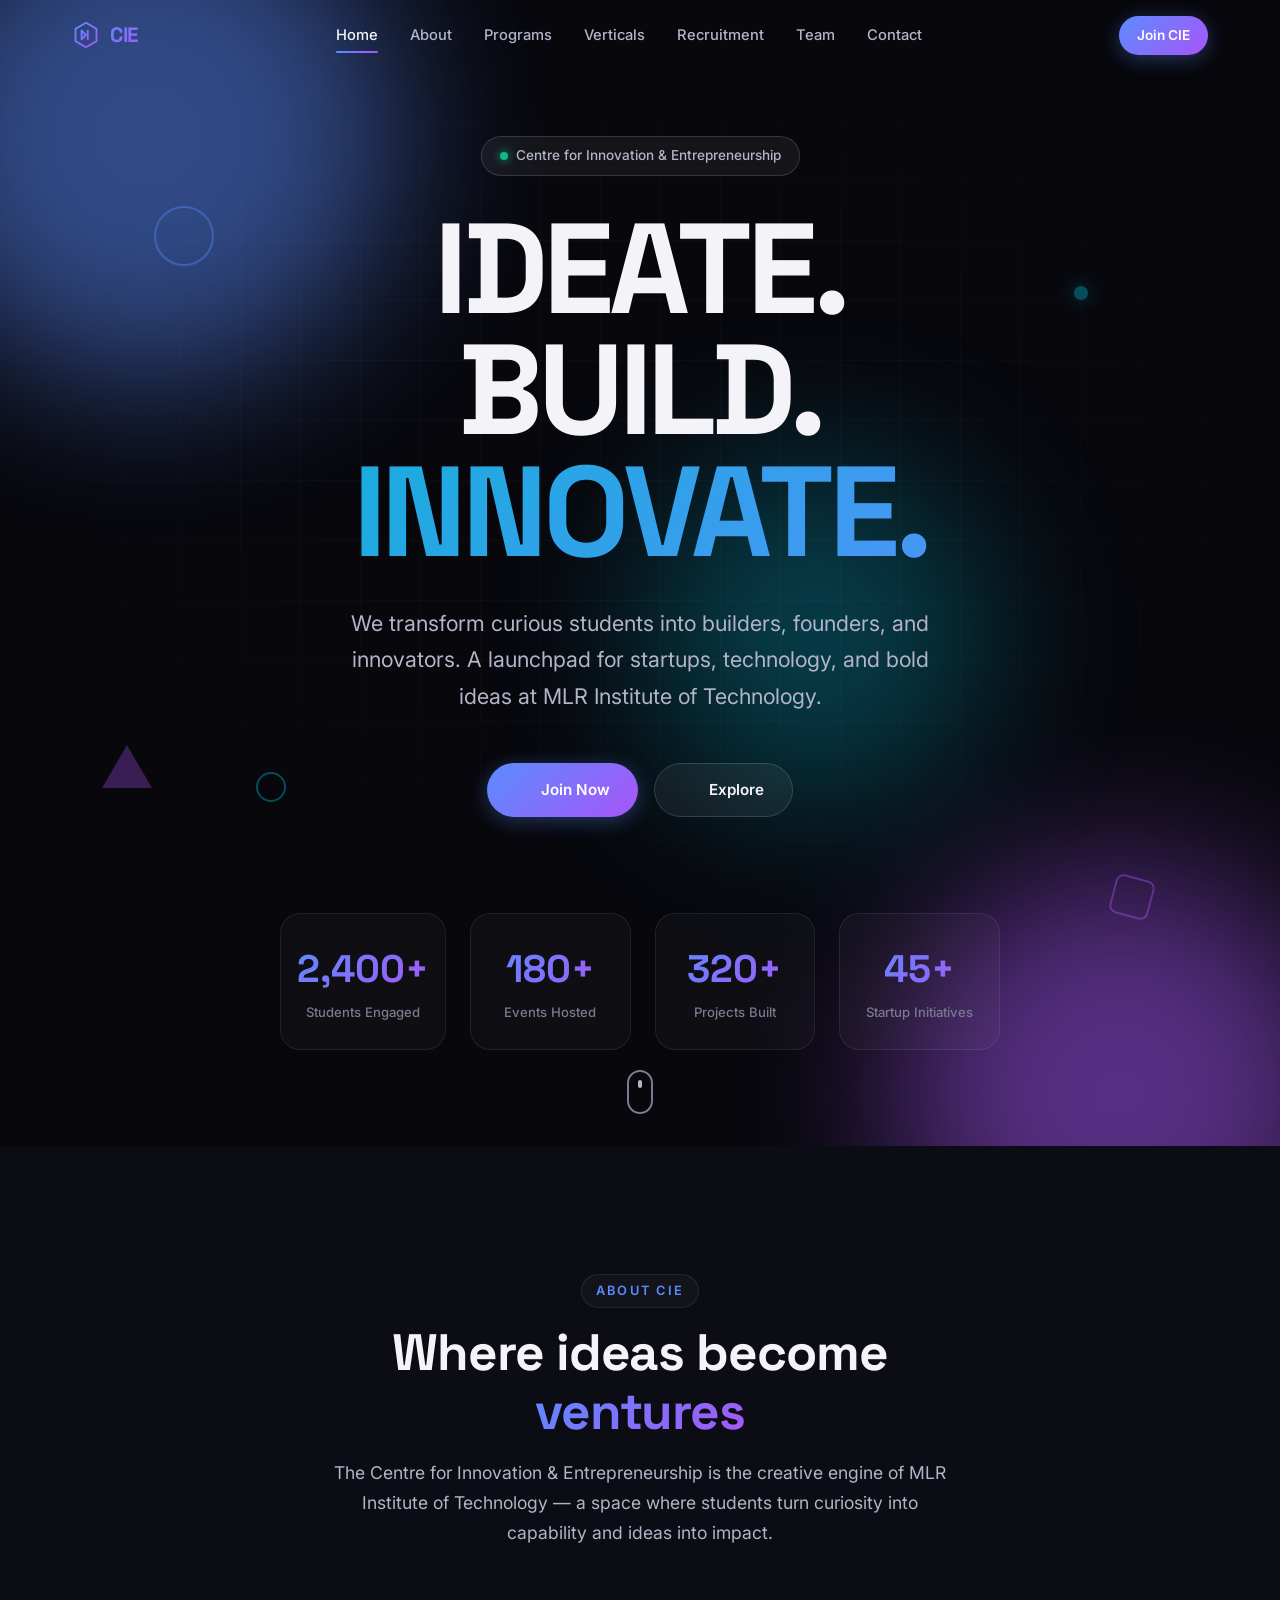
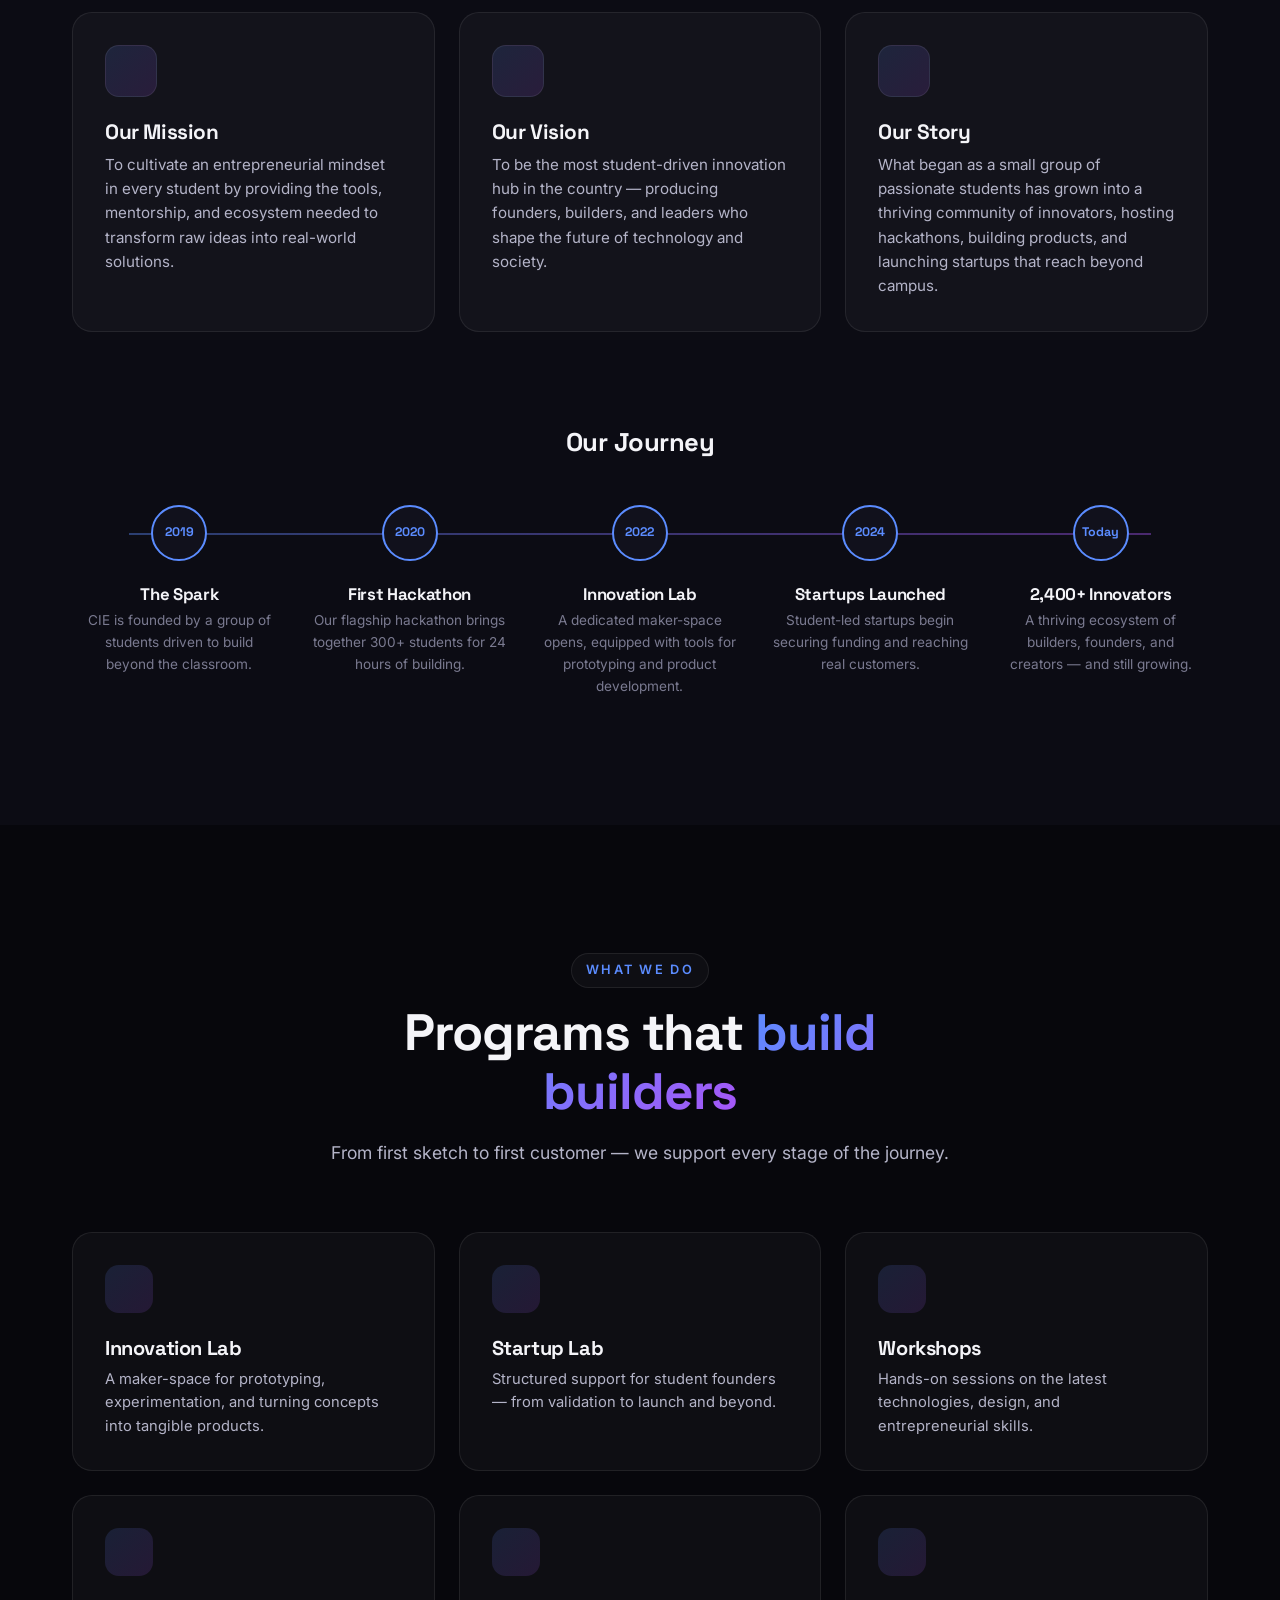
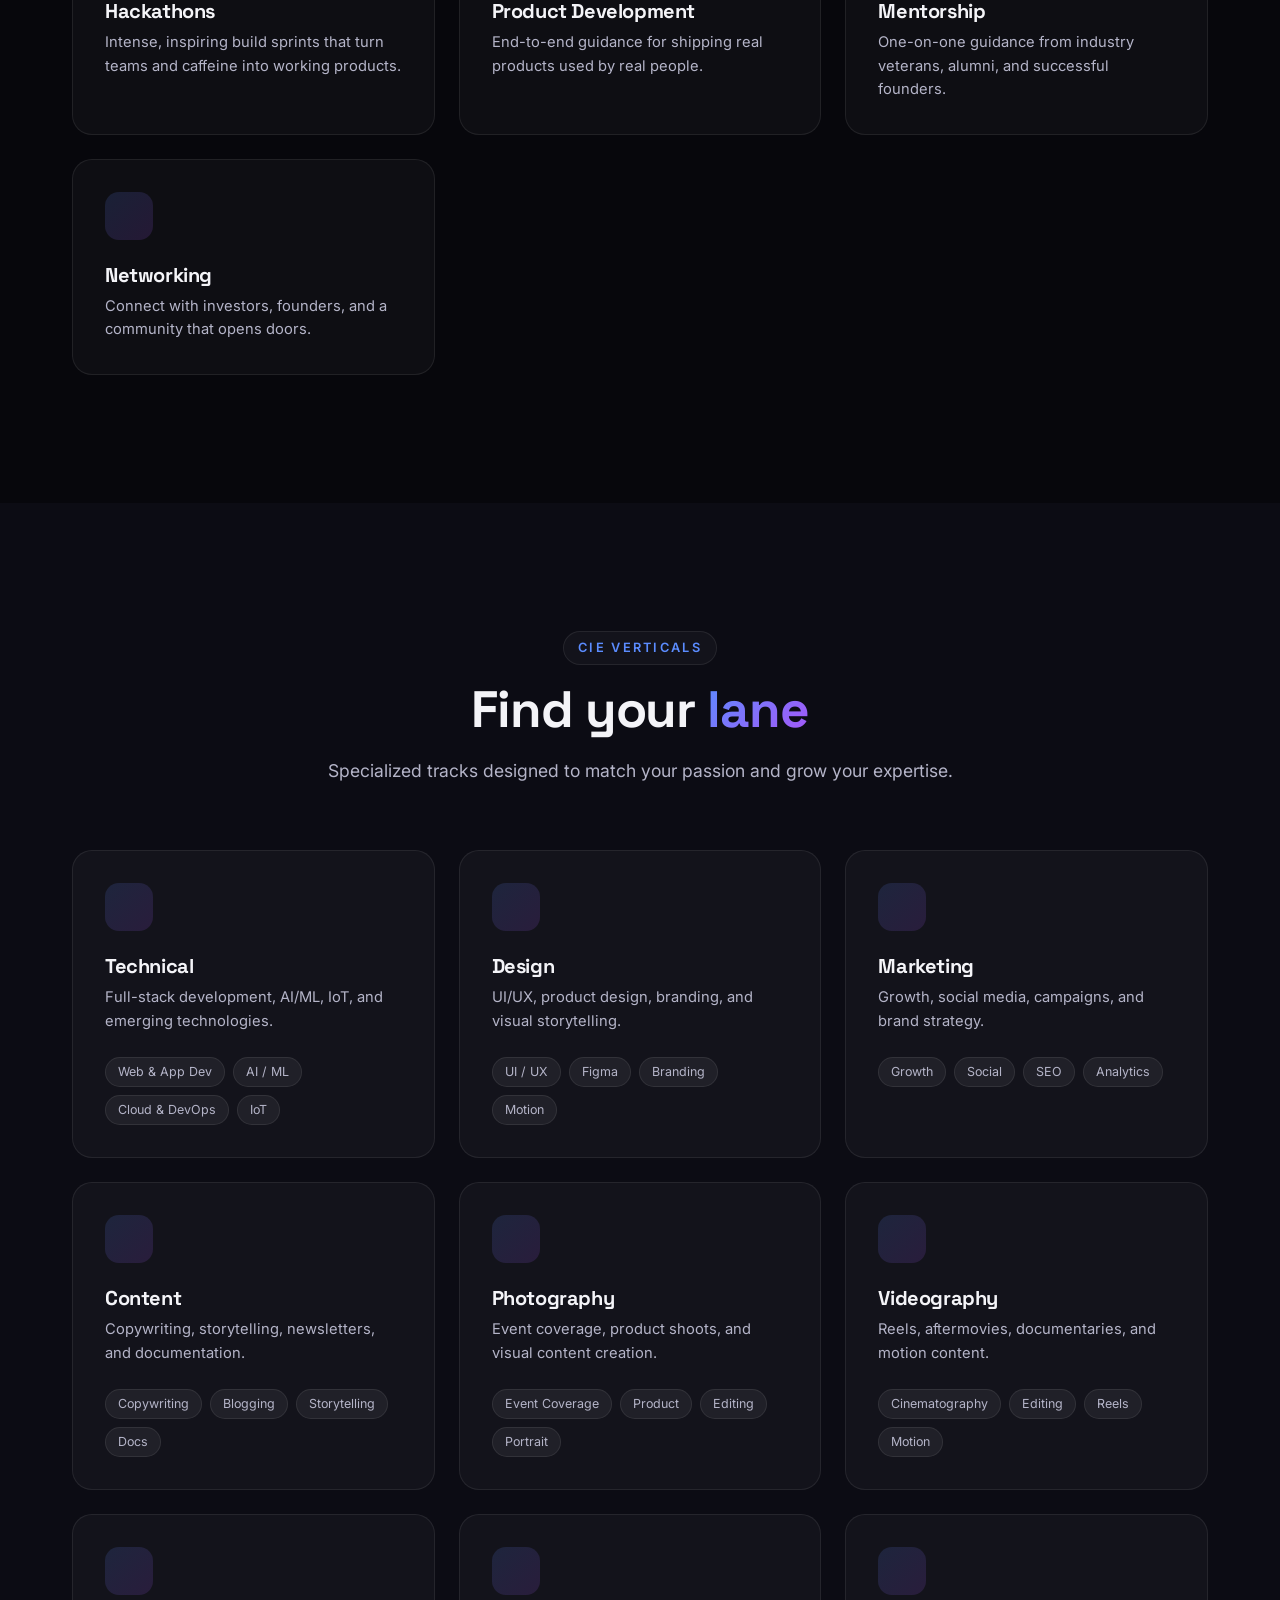
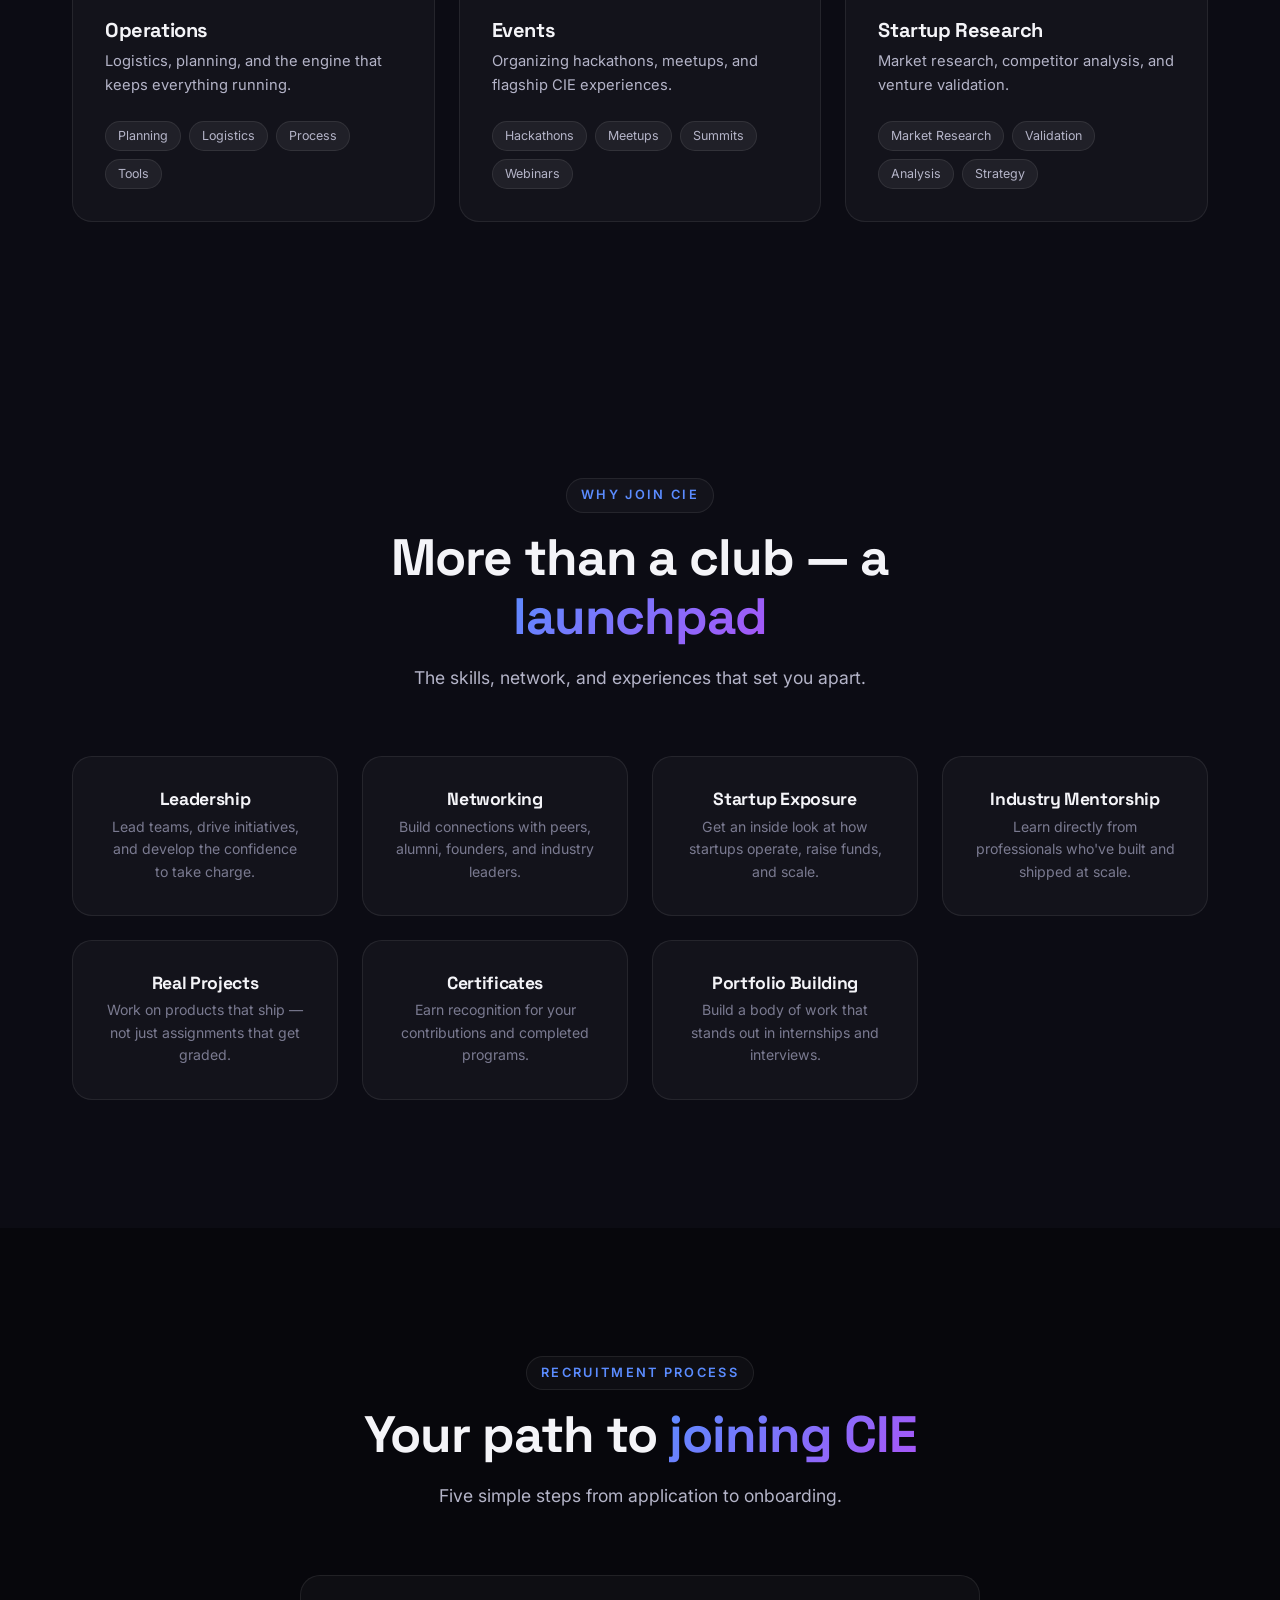
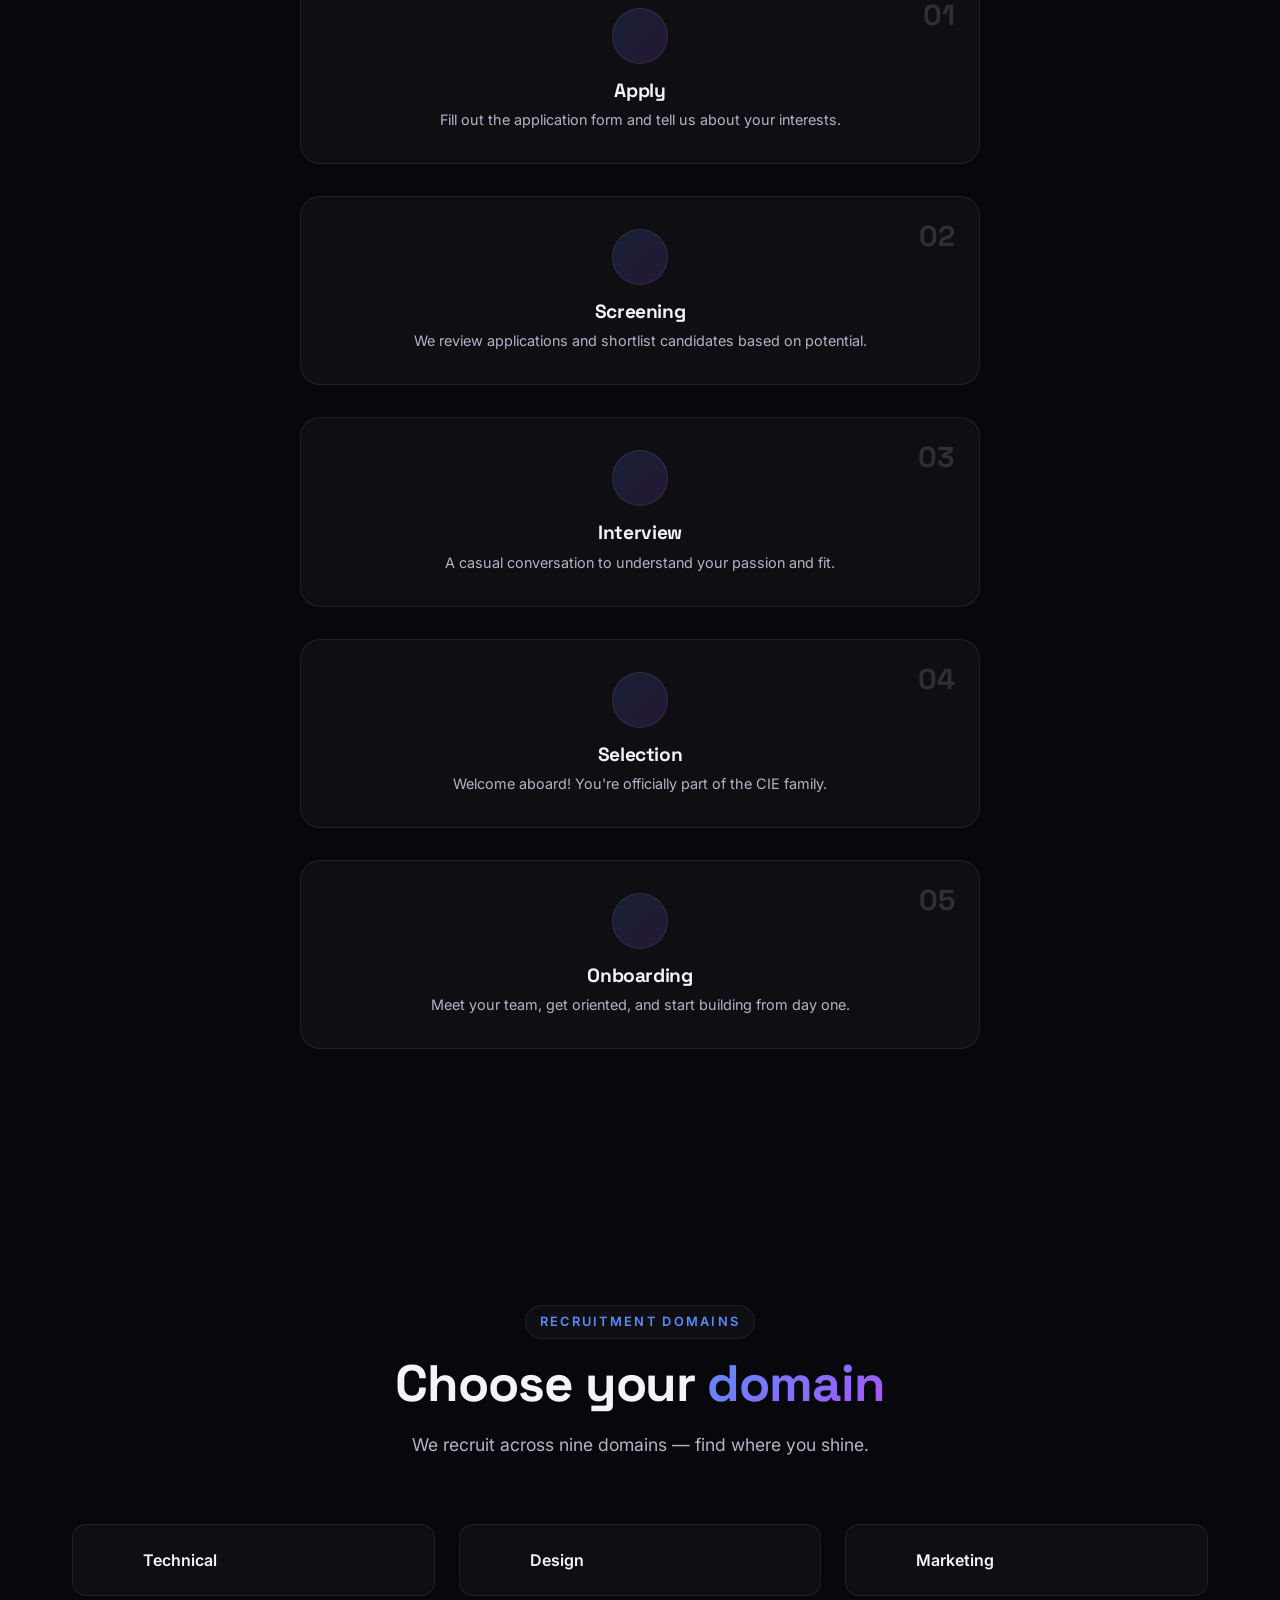
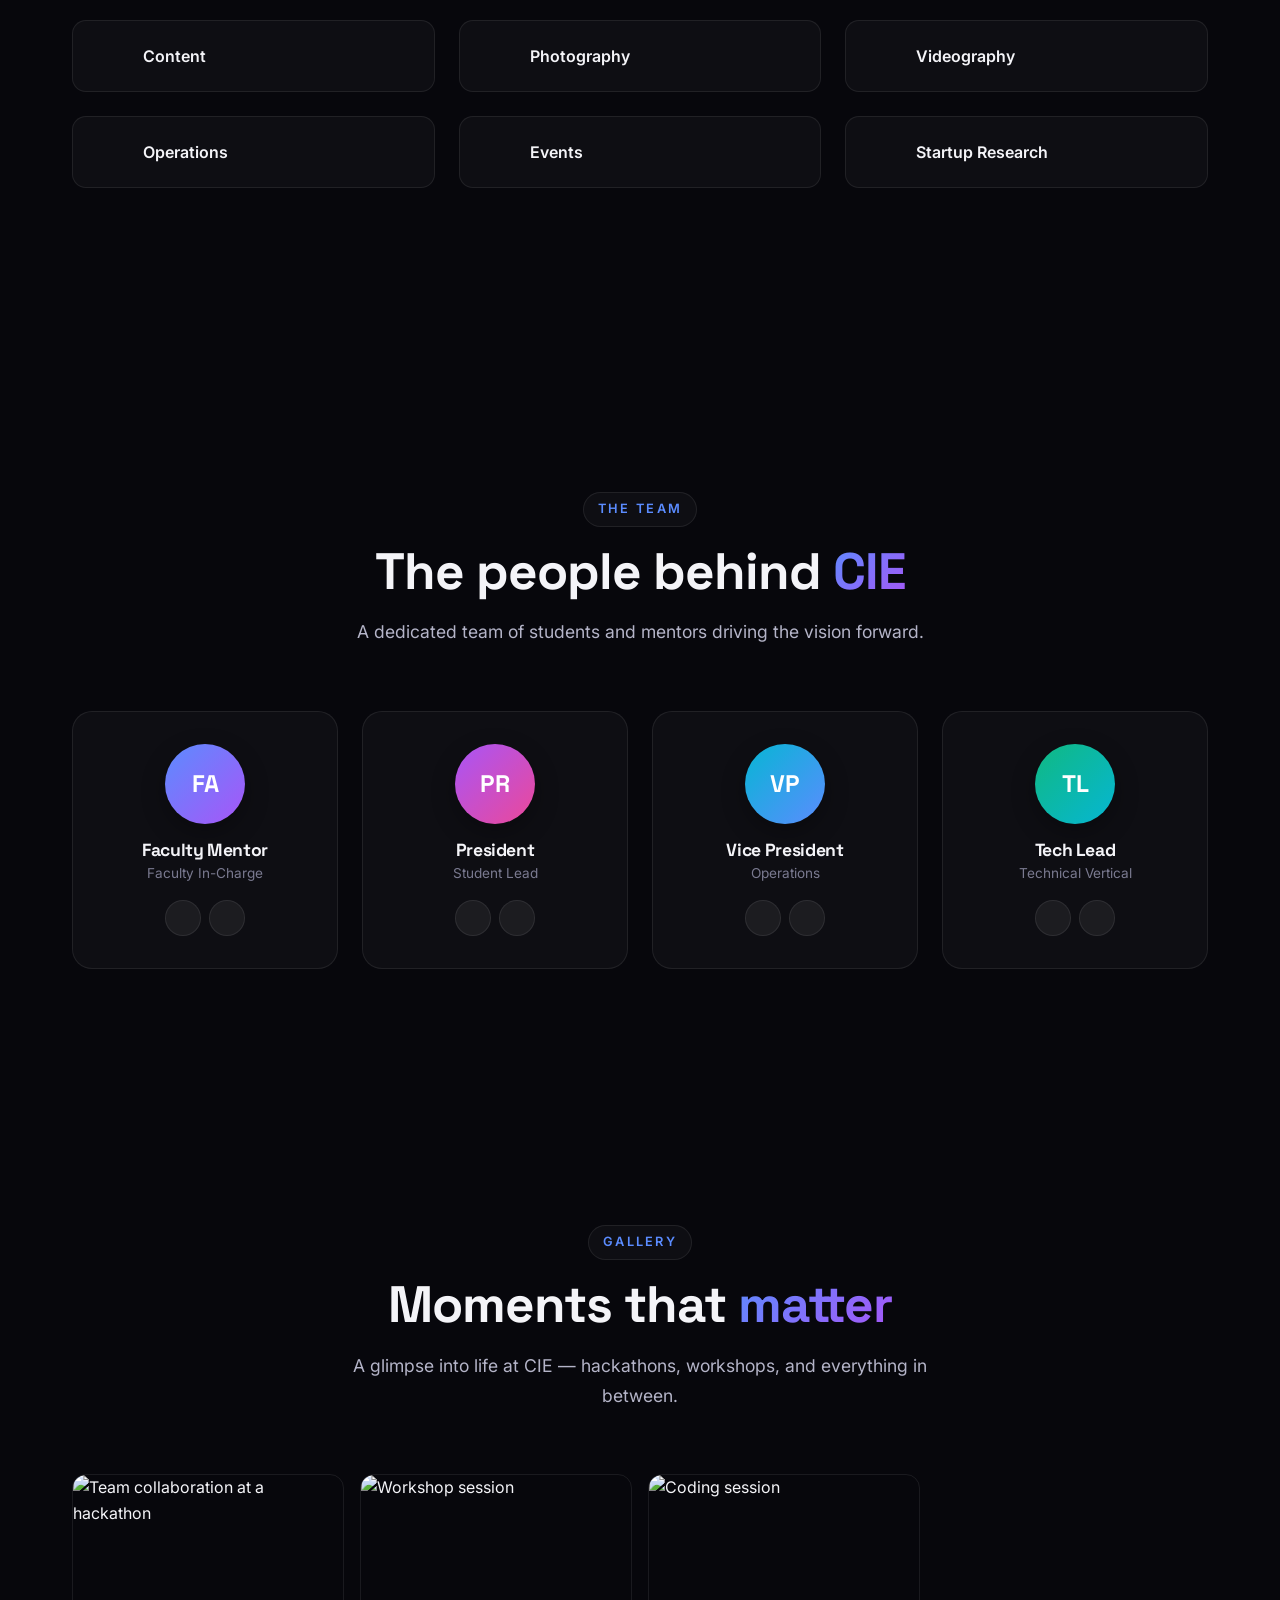
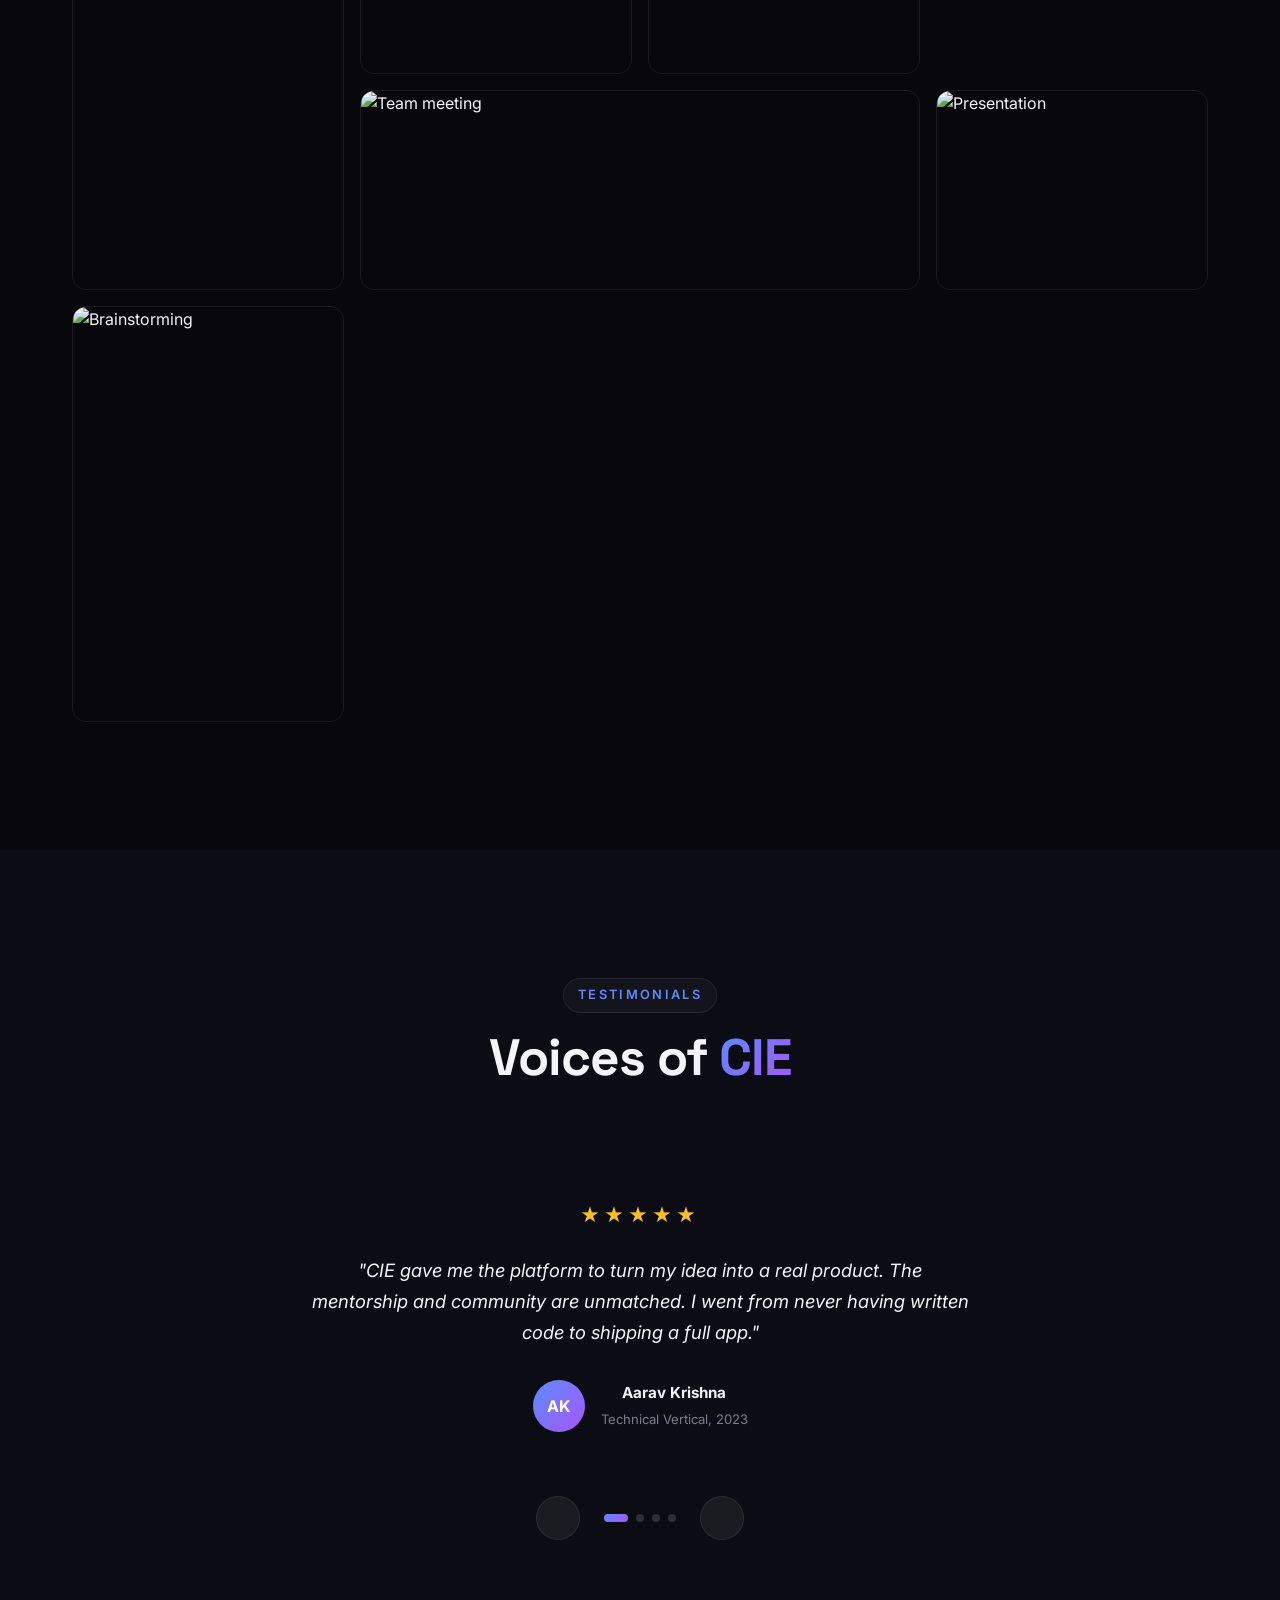
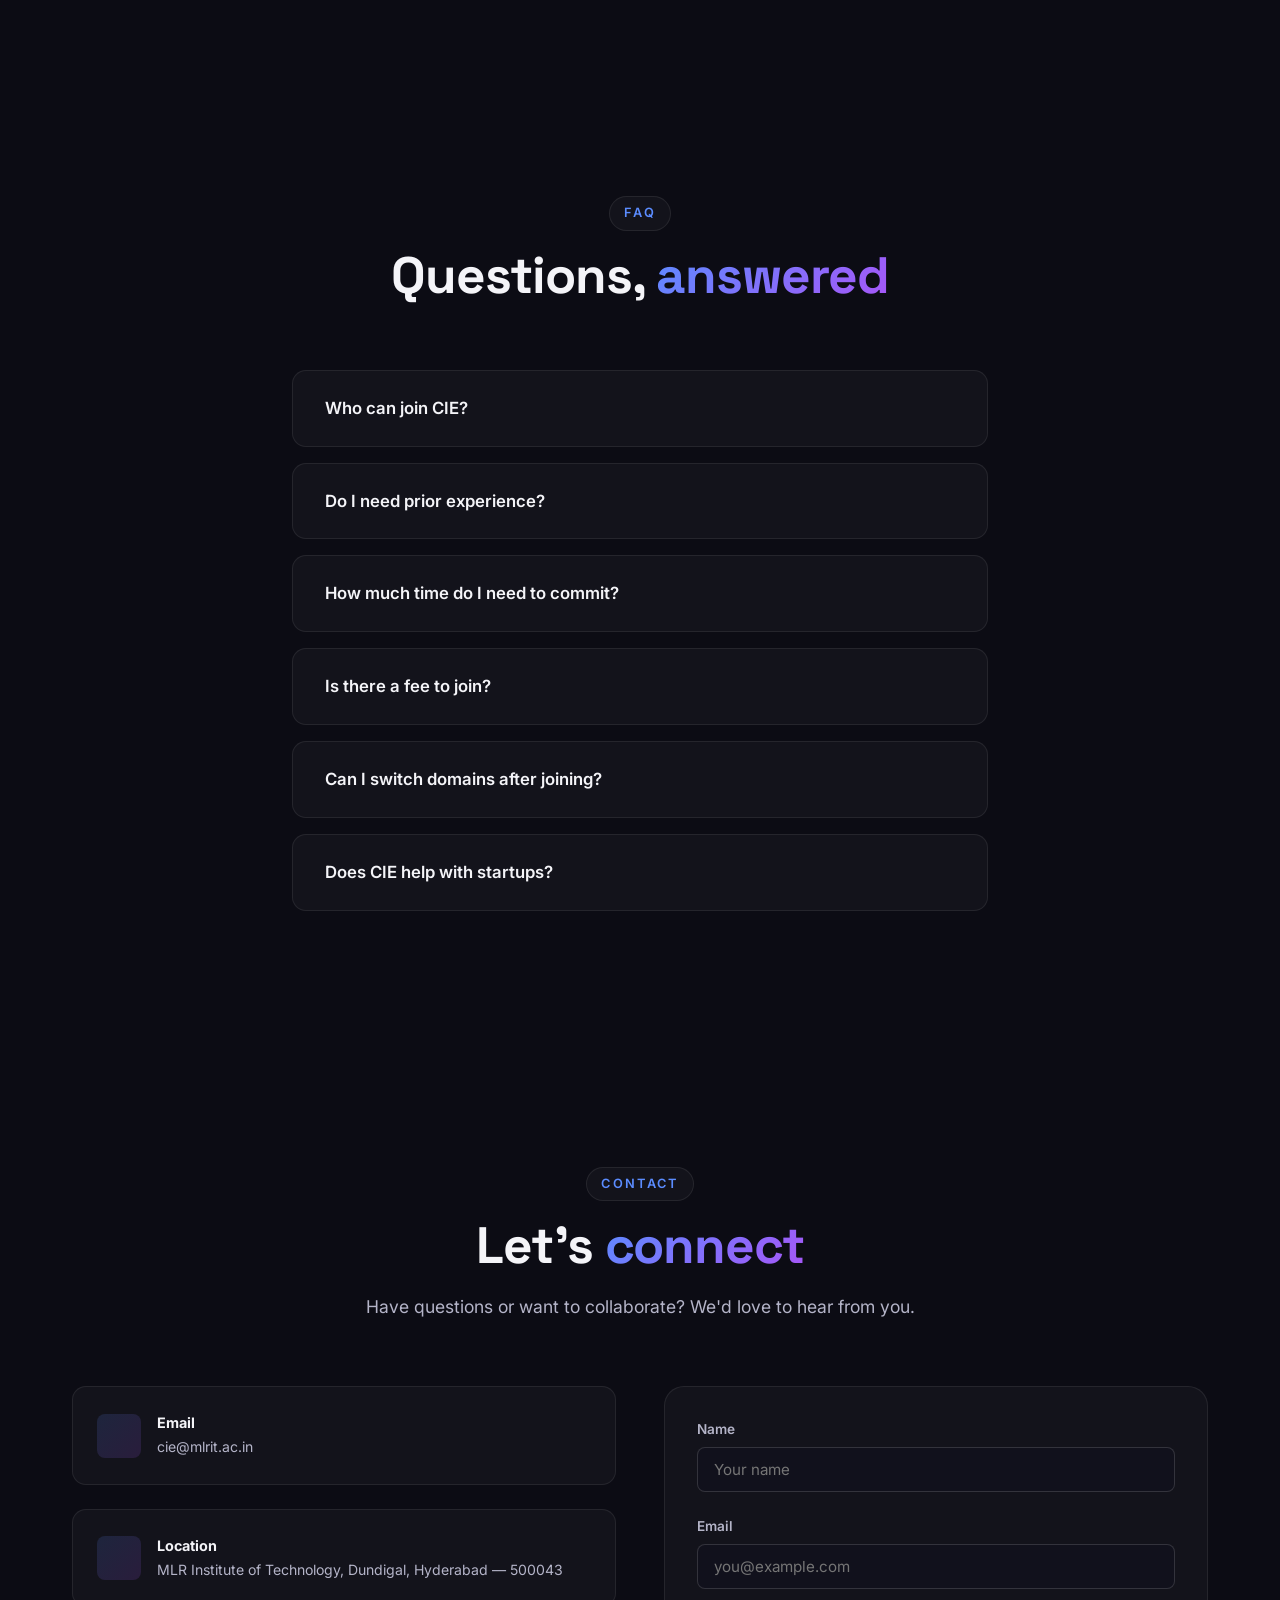
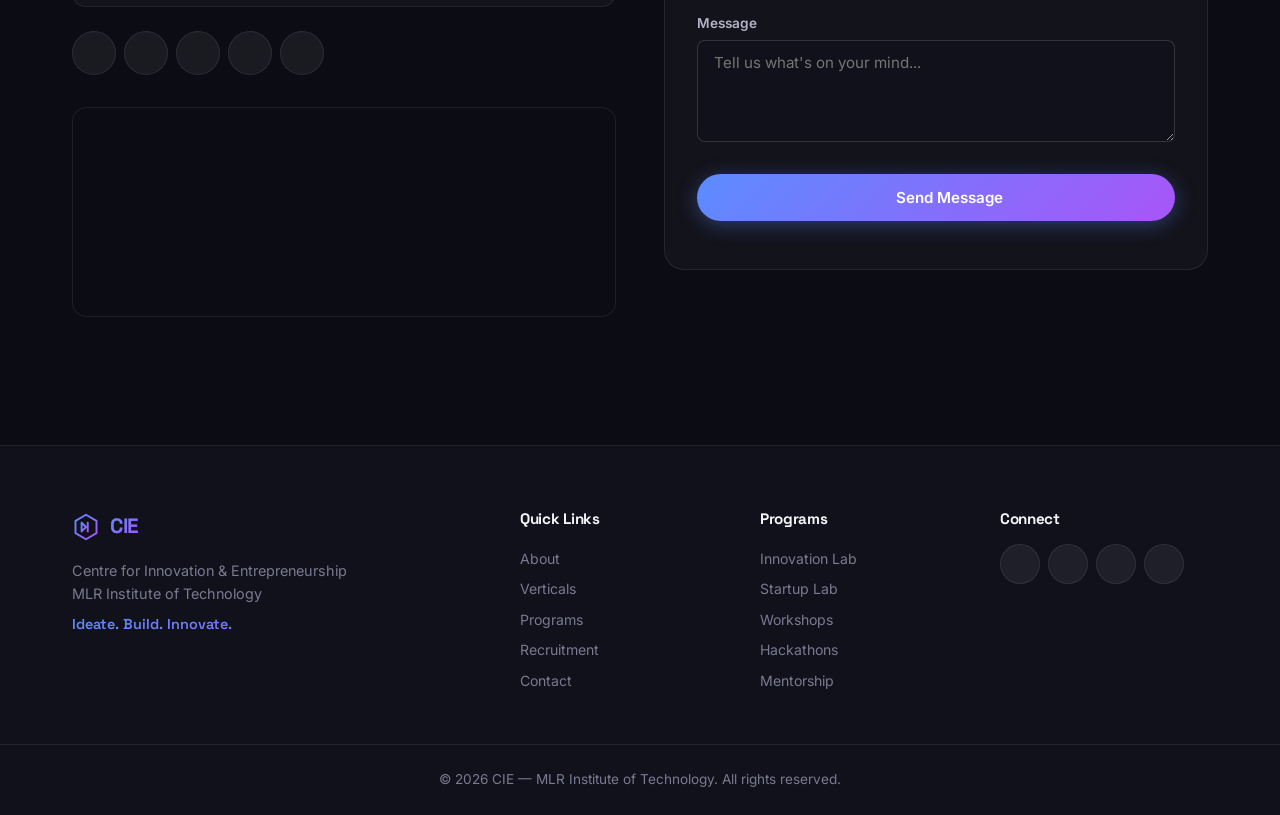
==== commit 266c3c74: "Changed position of labels on teh navi bar" ====
--- a/index.html
+++ b/index.html
@@ -52,10 +52,11 @@
       <nav class="nav__links" id="navLinks" aria-label="Primary">
         <a href="#hero" class="nav__link">Home</a>
         <a href="#about" class="nav__link">About</a>
+        <a href="#programs" class="nav__link">Programs</a>
         <a href="#verticals" class="nav__link">Verticals</a>
-        <a href="#programs" class="nav__link">Programs</a>
+        <a href="#recruitment" class="nav__link">Recruitment</a>
         <a href="#team" class="nav__link">Team</a>
-        <a href="#recruitment" class="nav__link">Recruitment</a>
+        
         <a href="#contact" class="nav__link">Contact</a>
       </nav>
 
@@ -797,4 +798,4 @@
 
   <script src="script.js"></script>
 </body>
-</html>
+</html>
--- a/style.css
+++ b/style.css
@@ -1258,4 +1258,4 @@
     scroll-behavior: auto !important;
   }
   .reveal { opacity: 1; transform: none; }
-}
+}
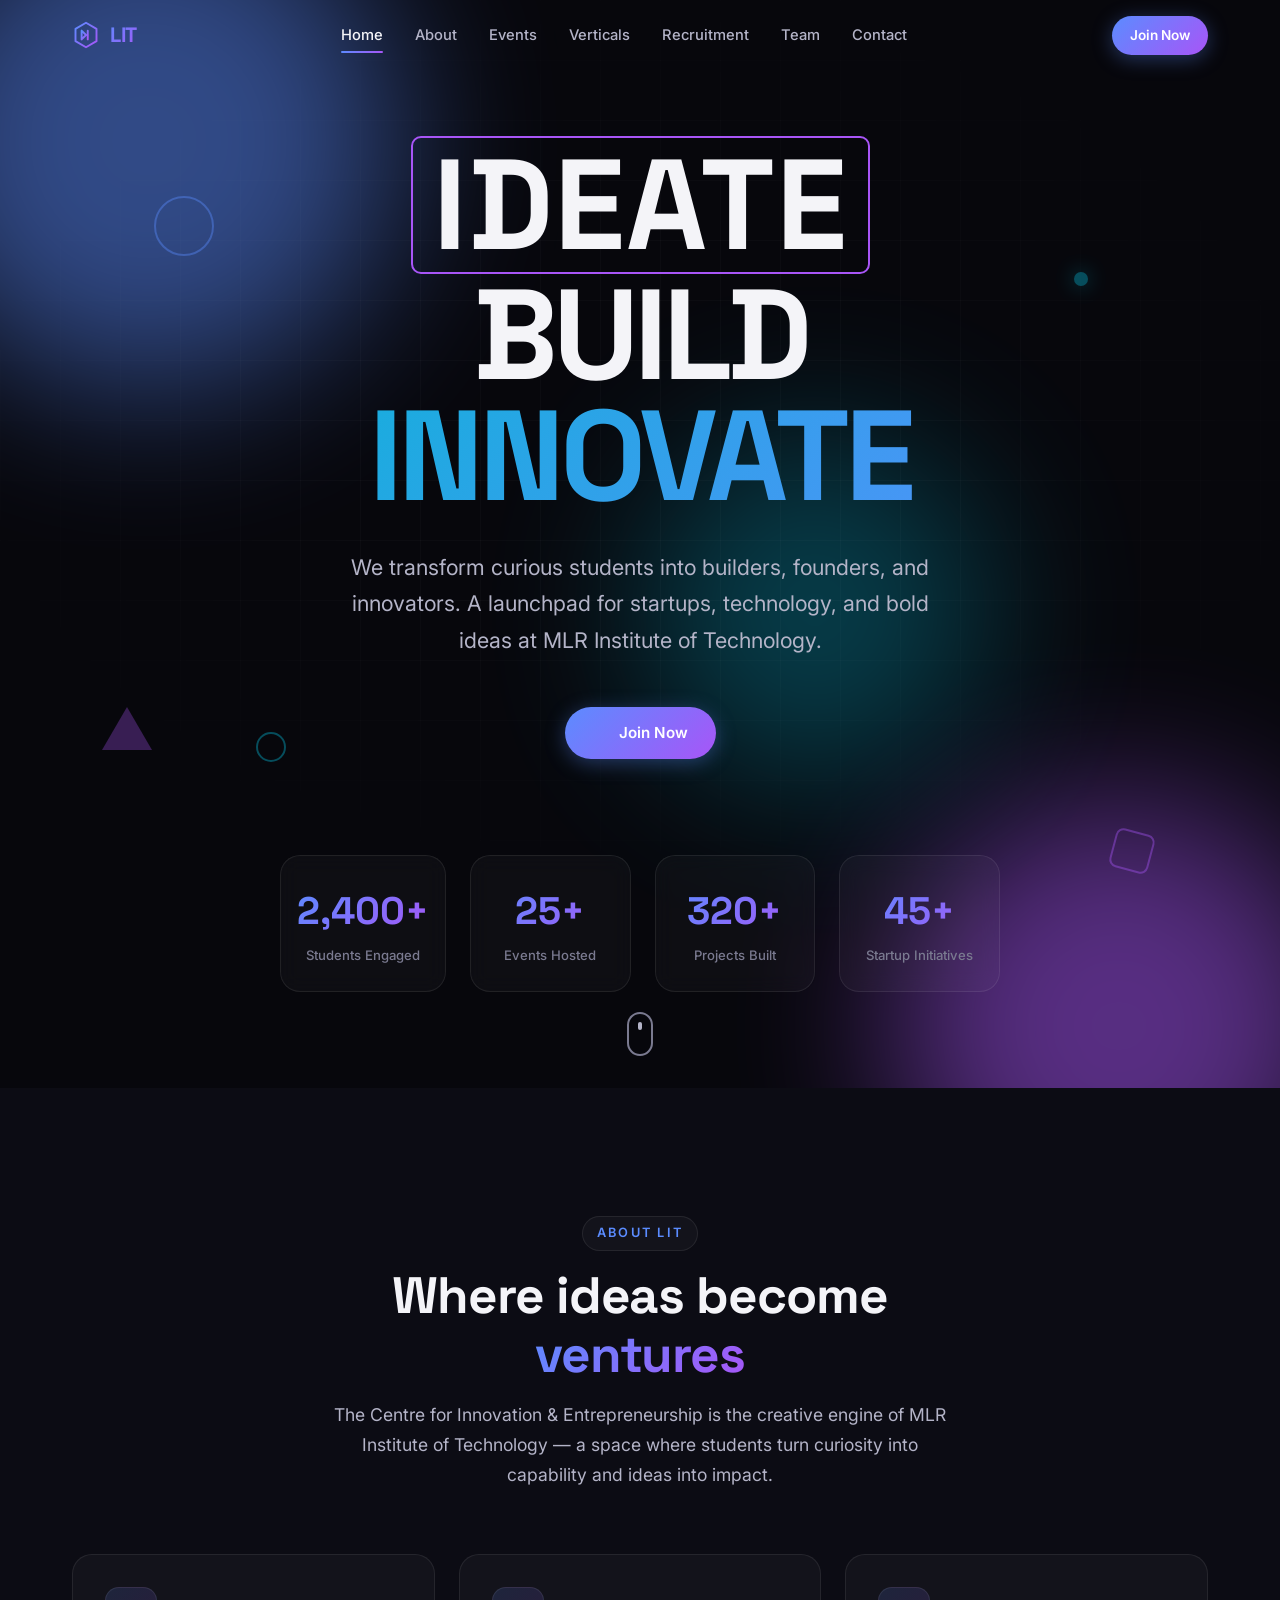
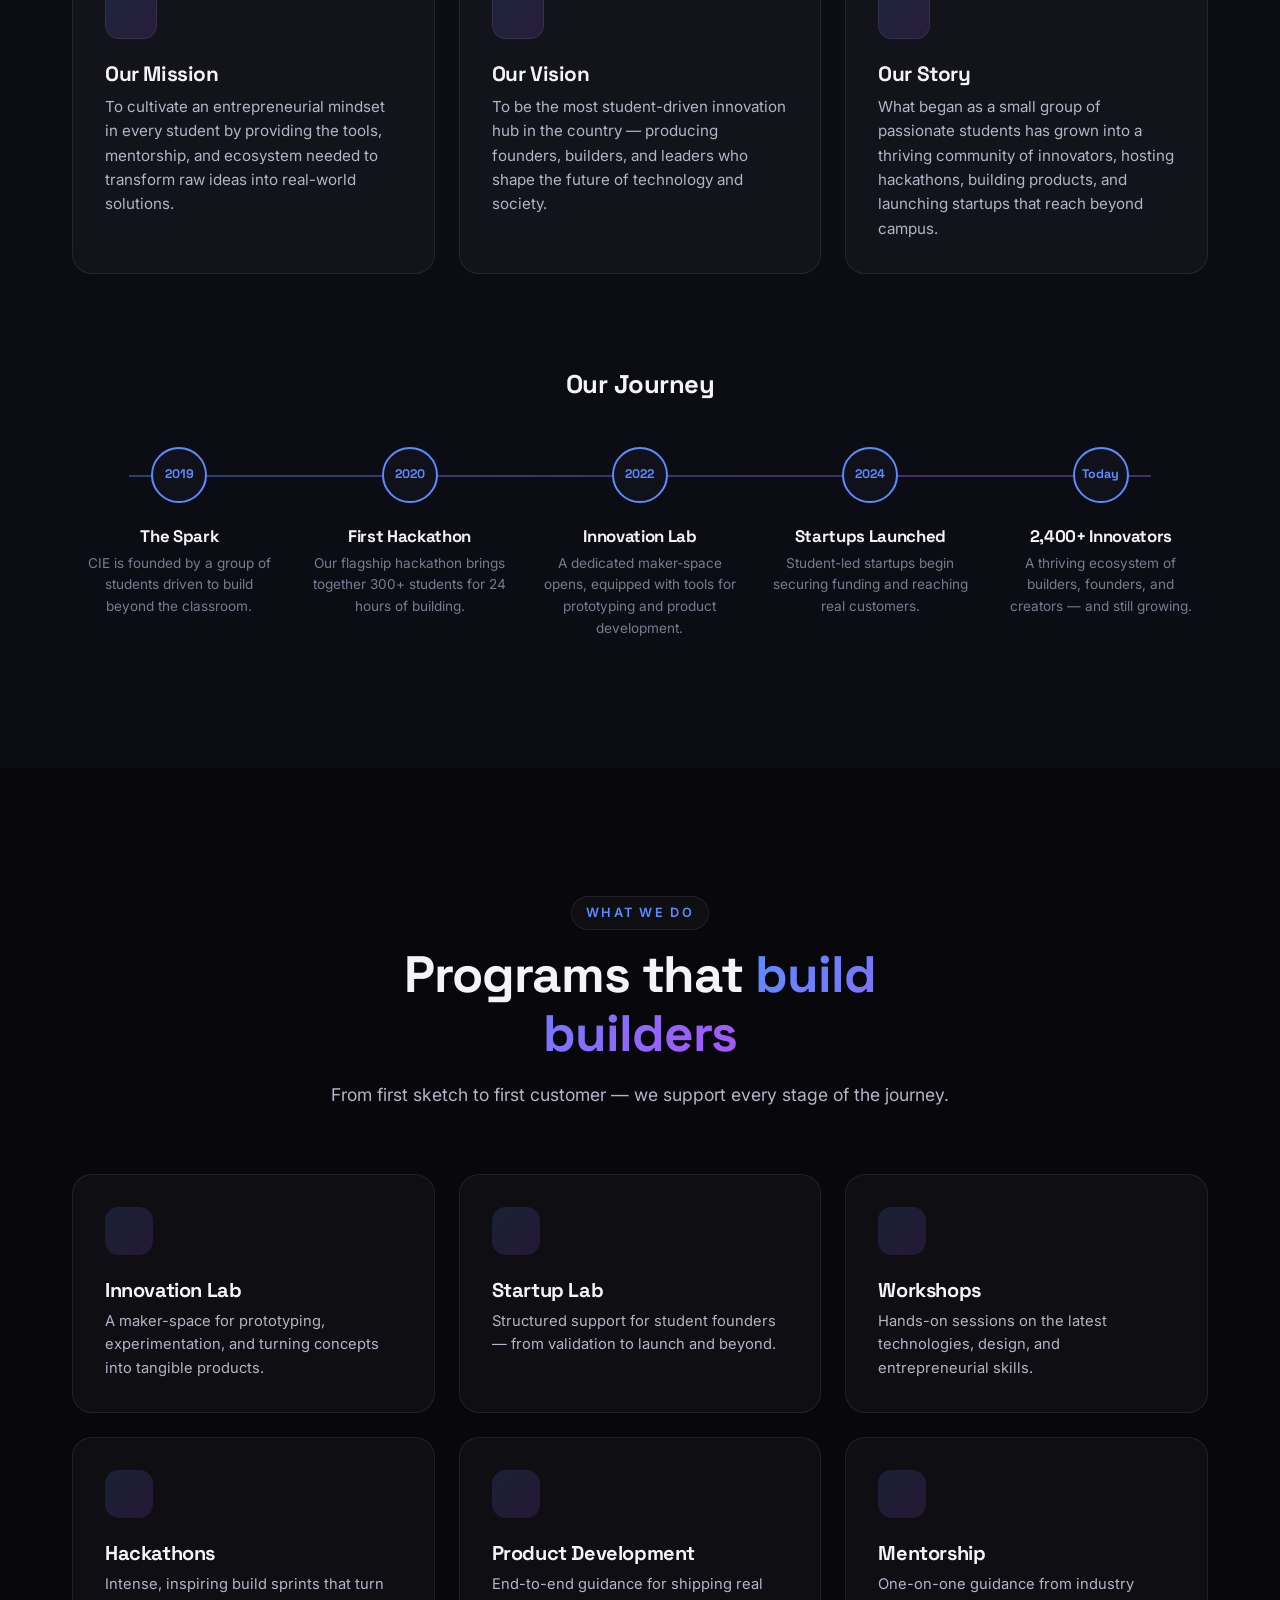
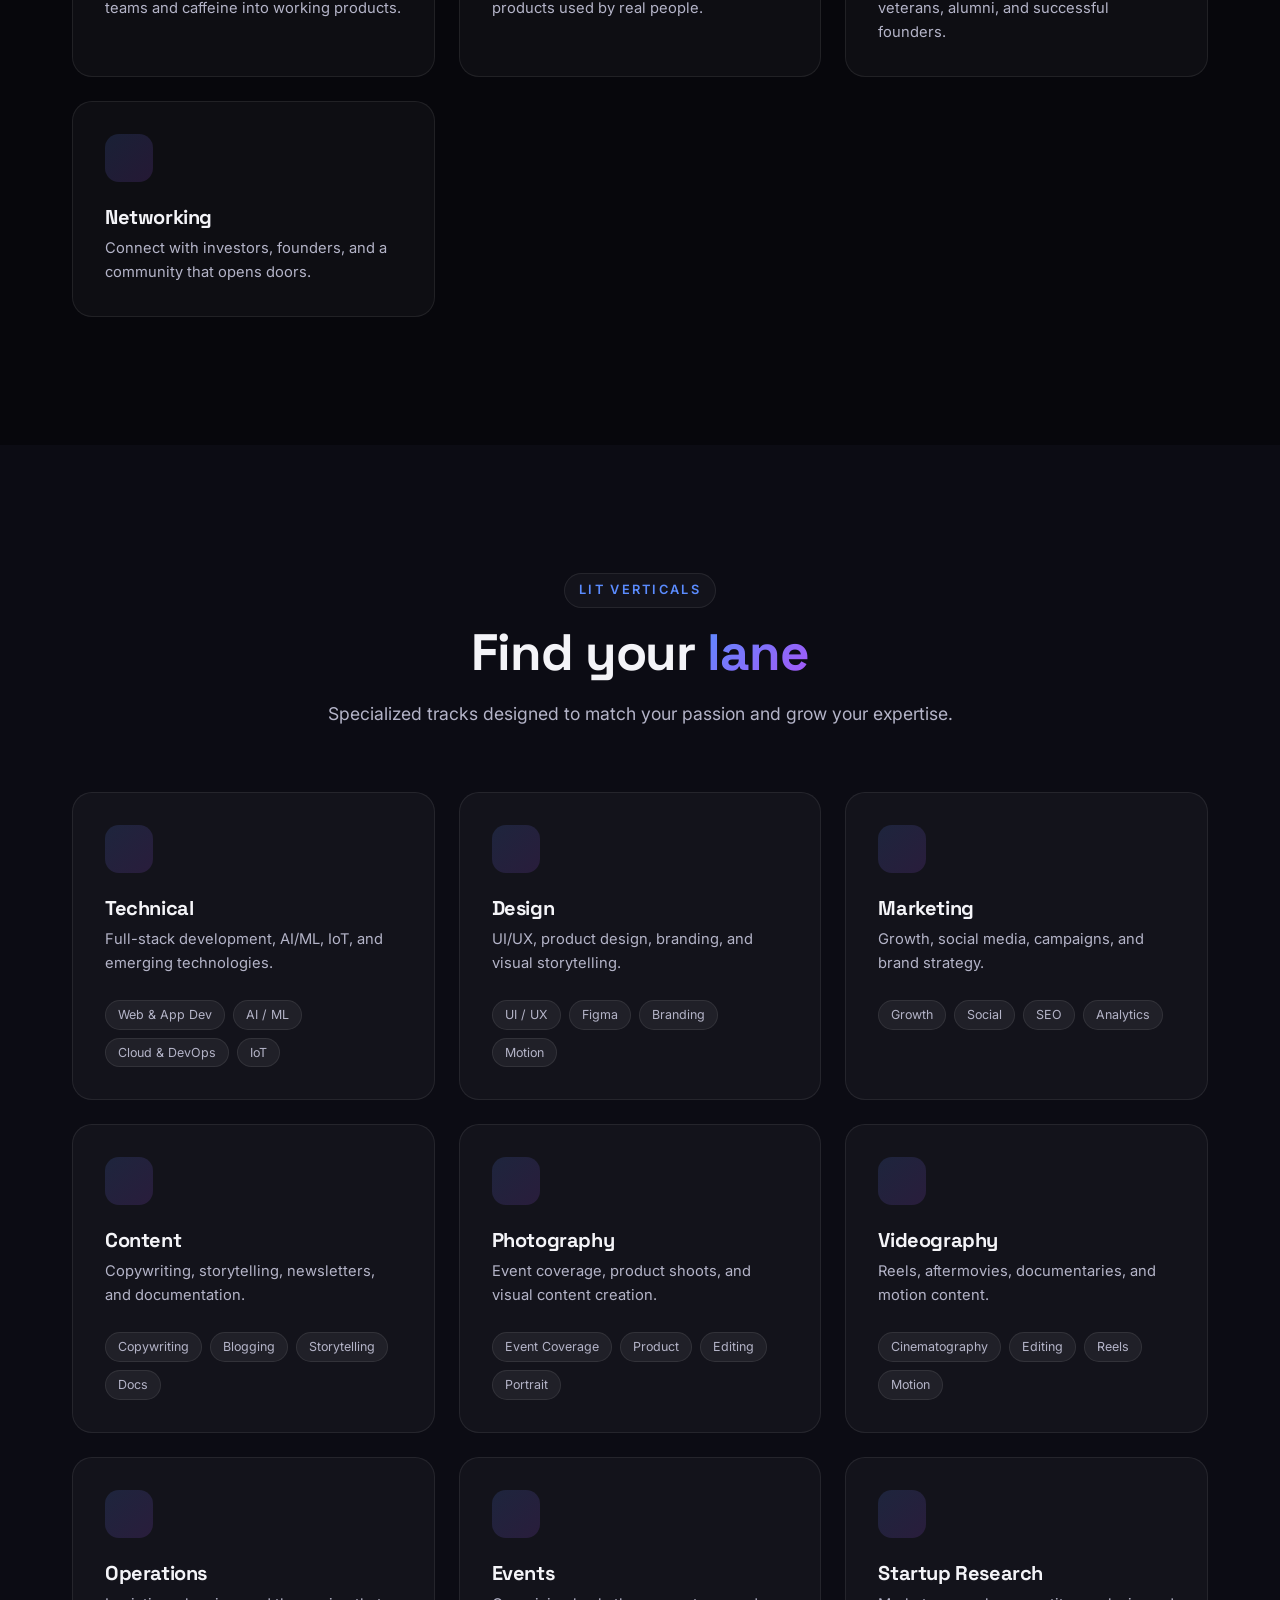
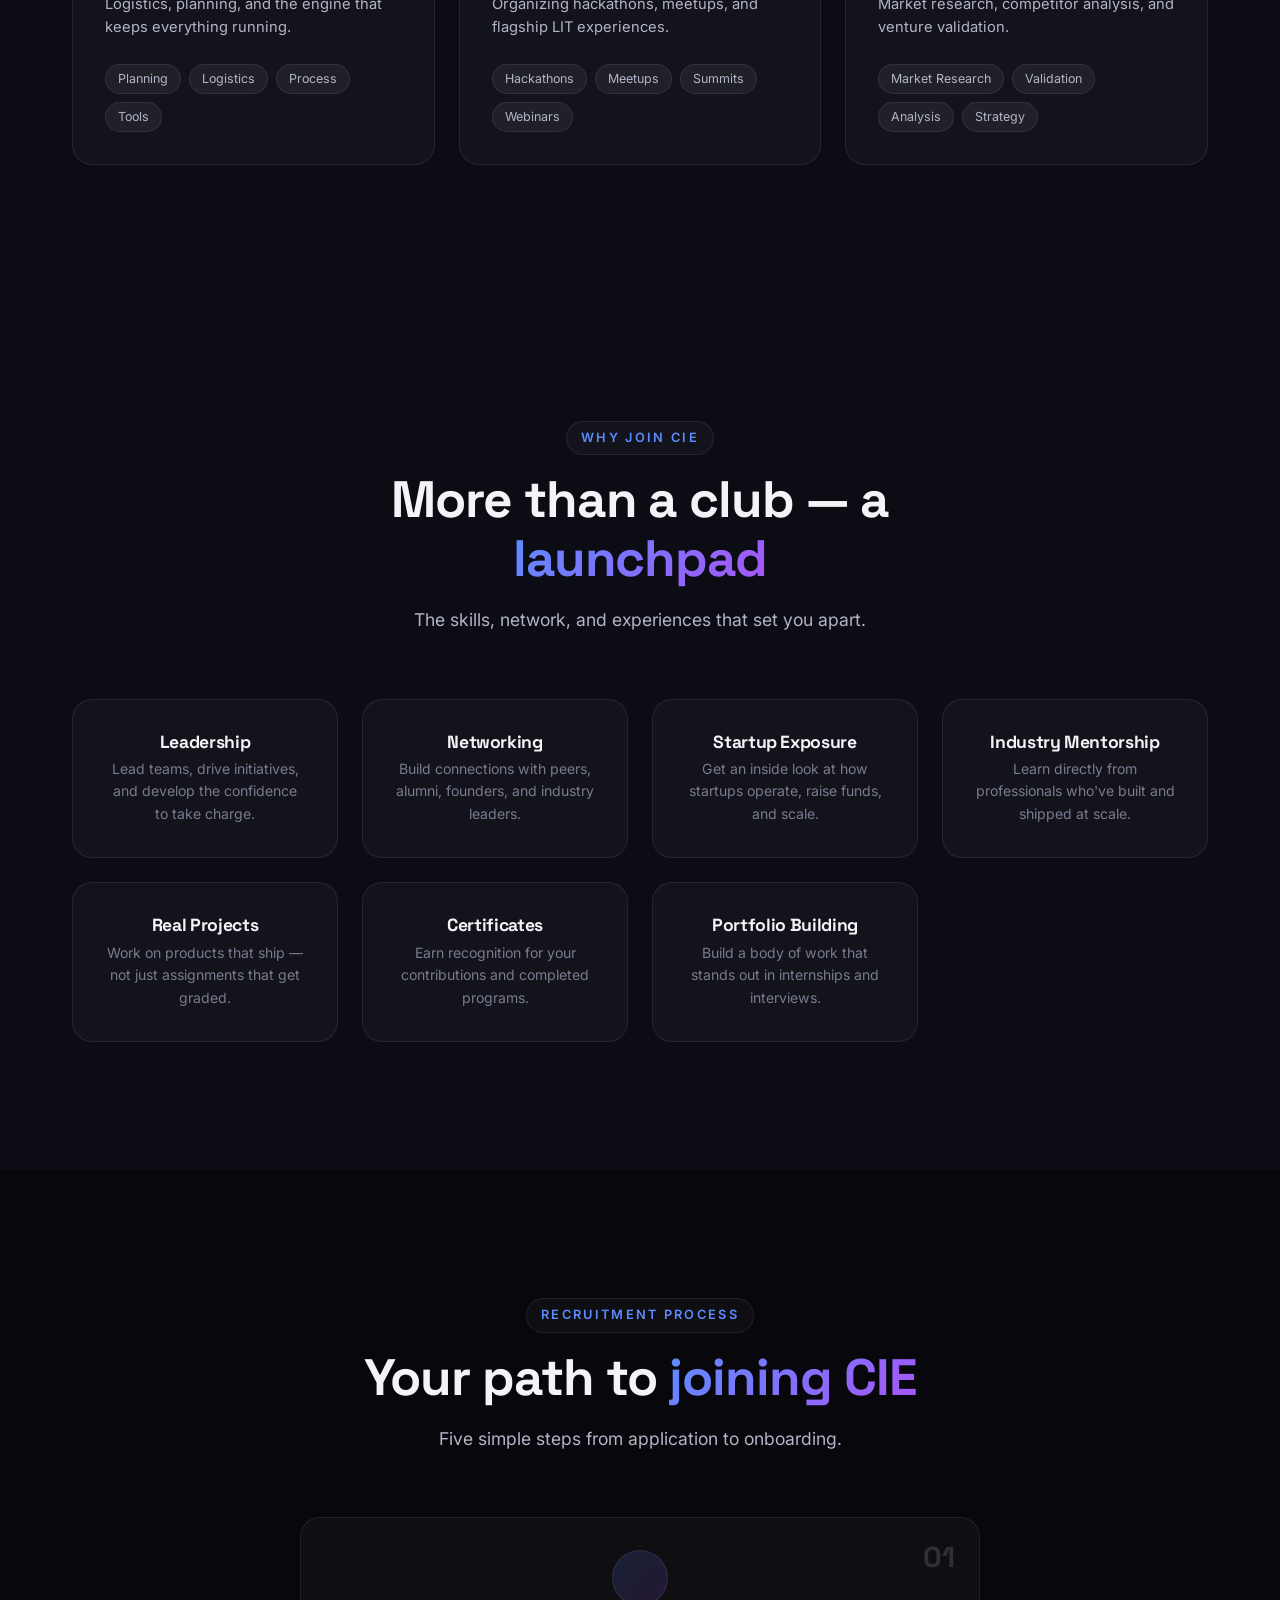
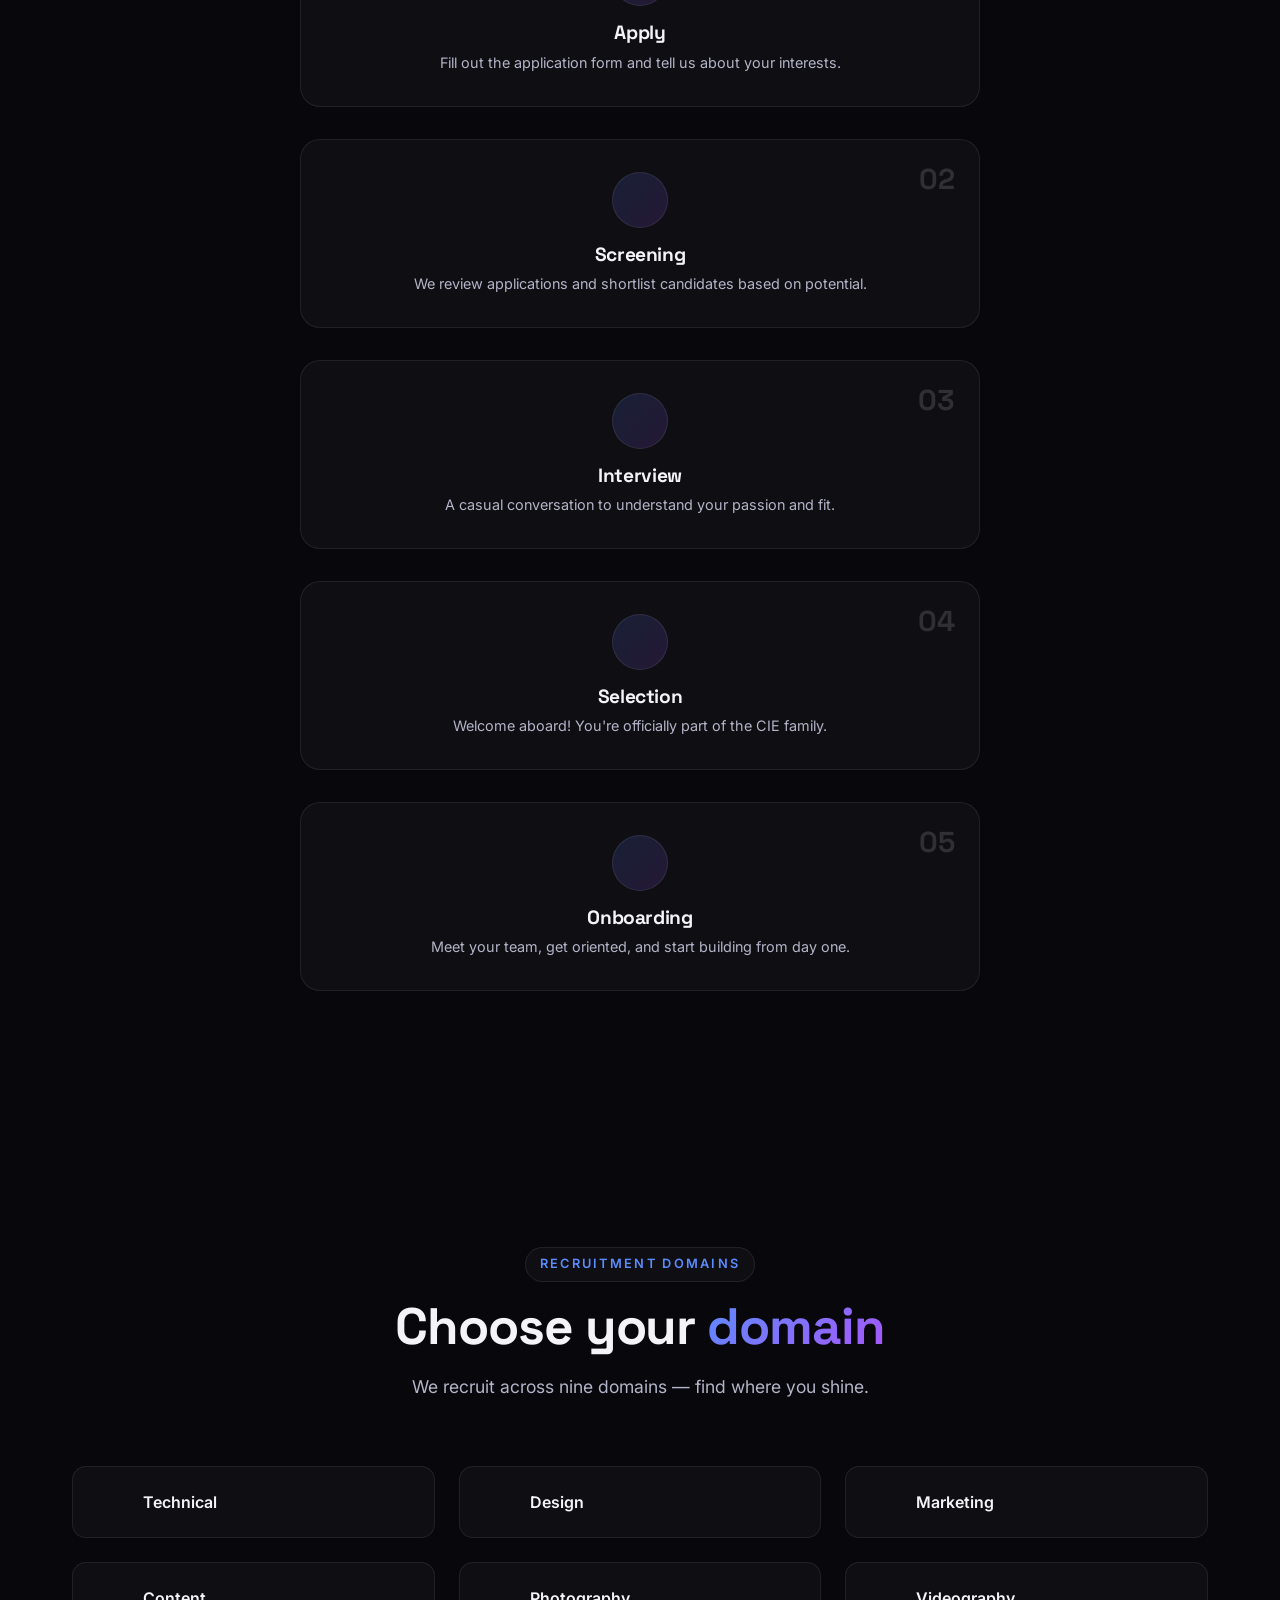
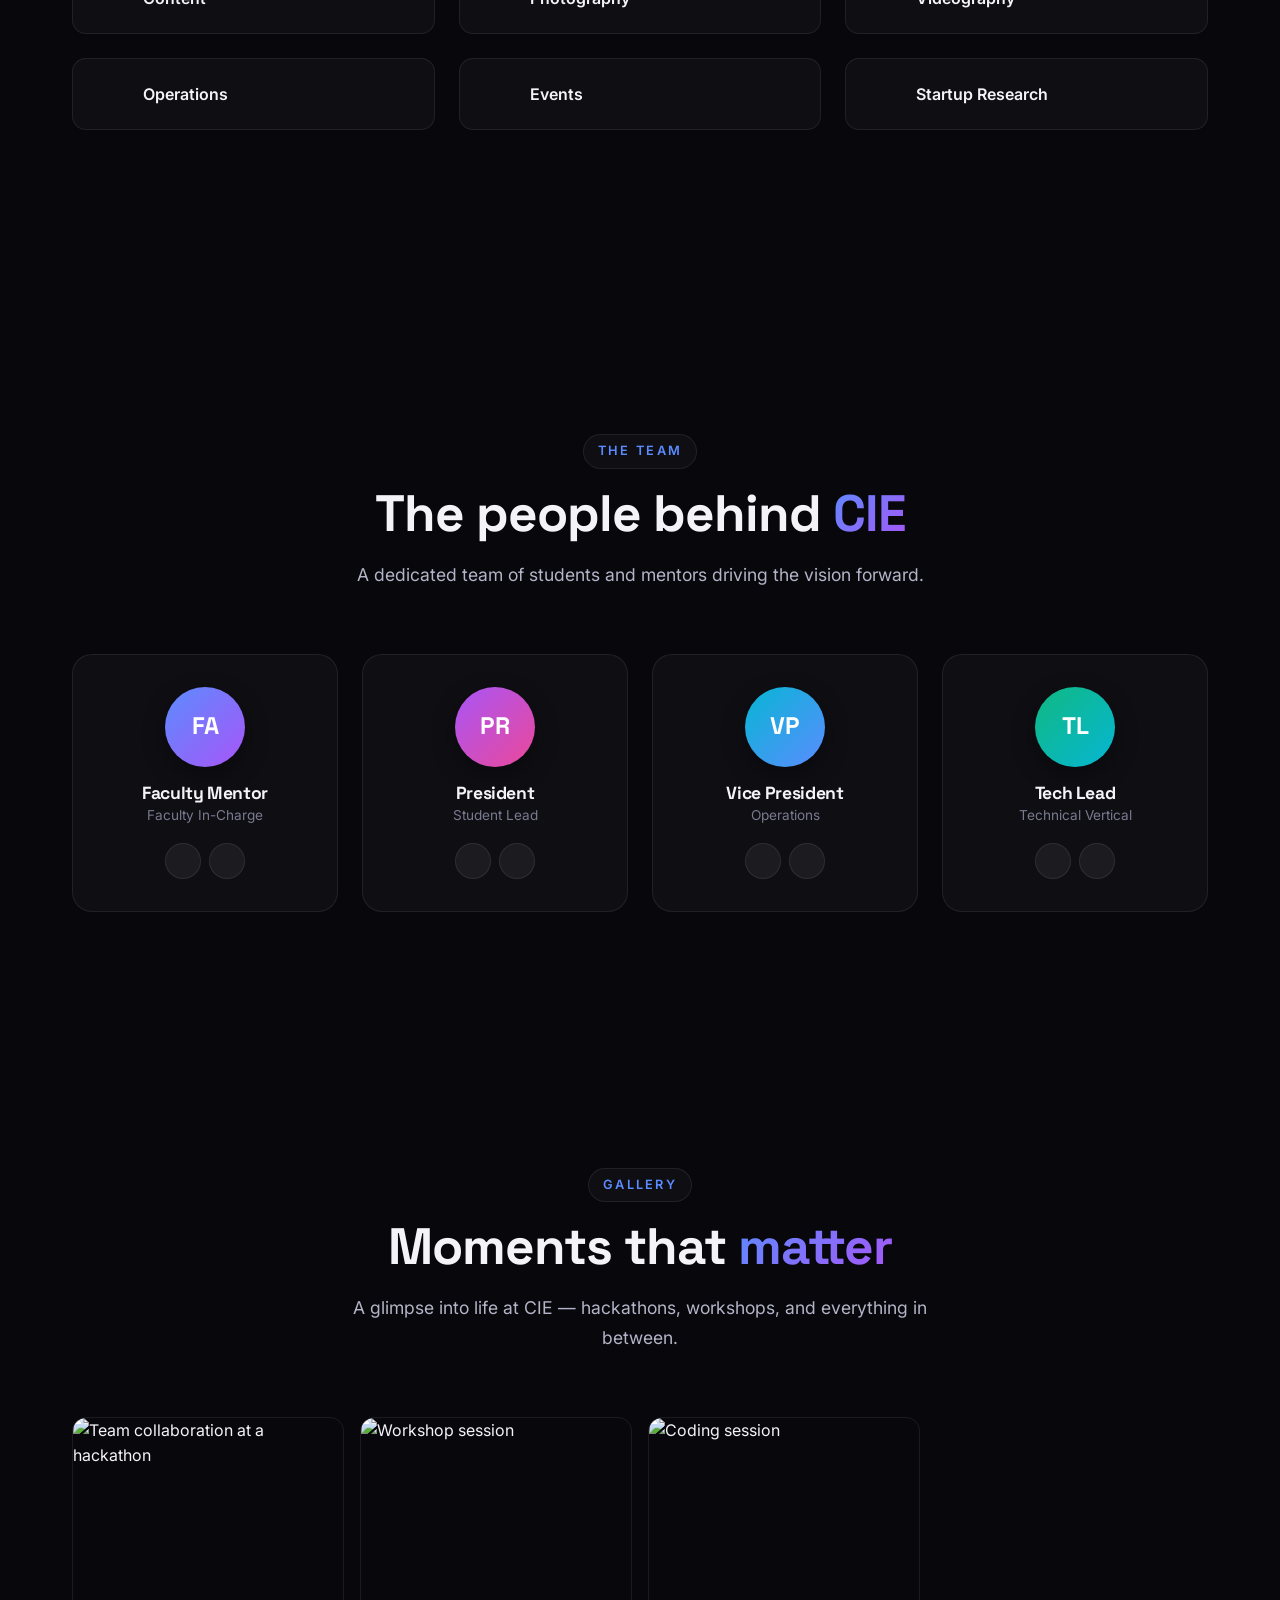
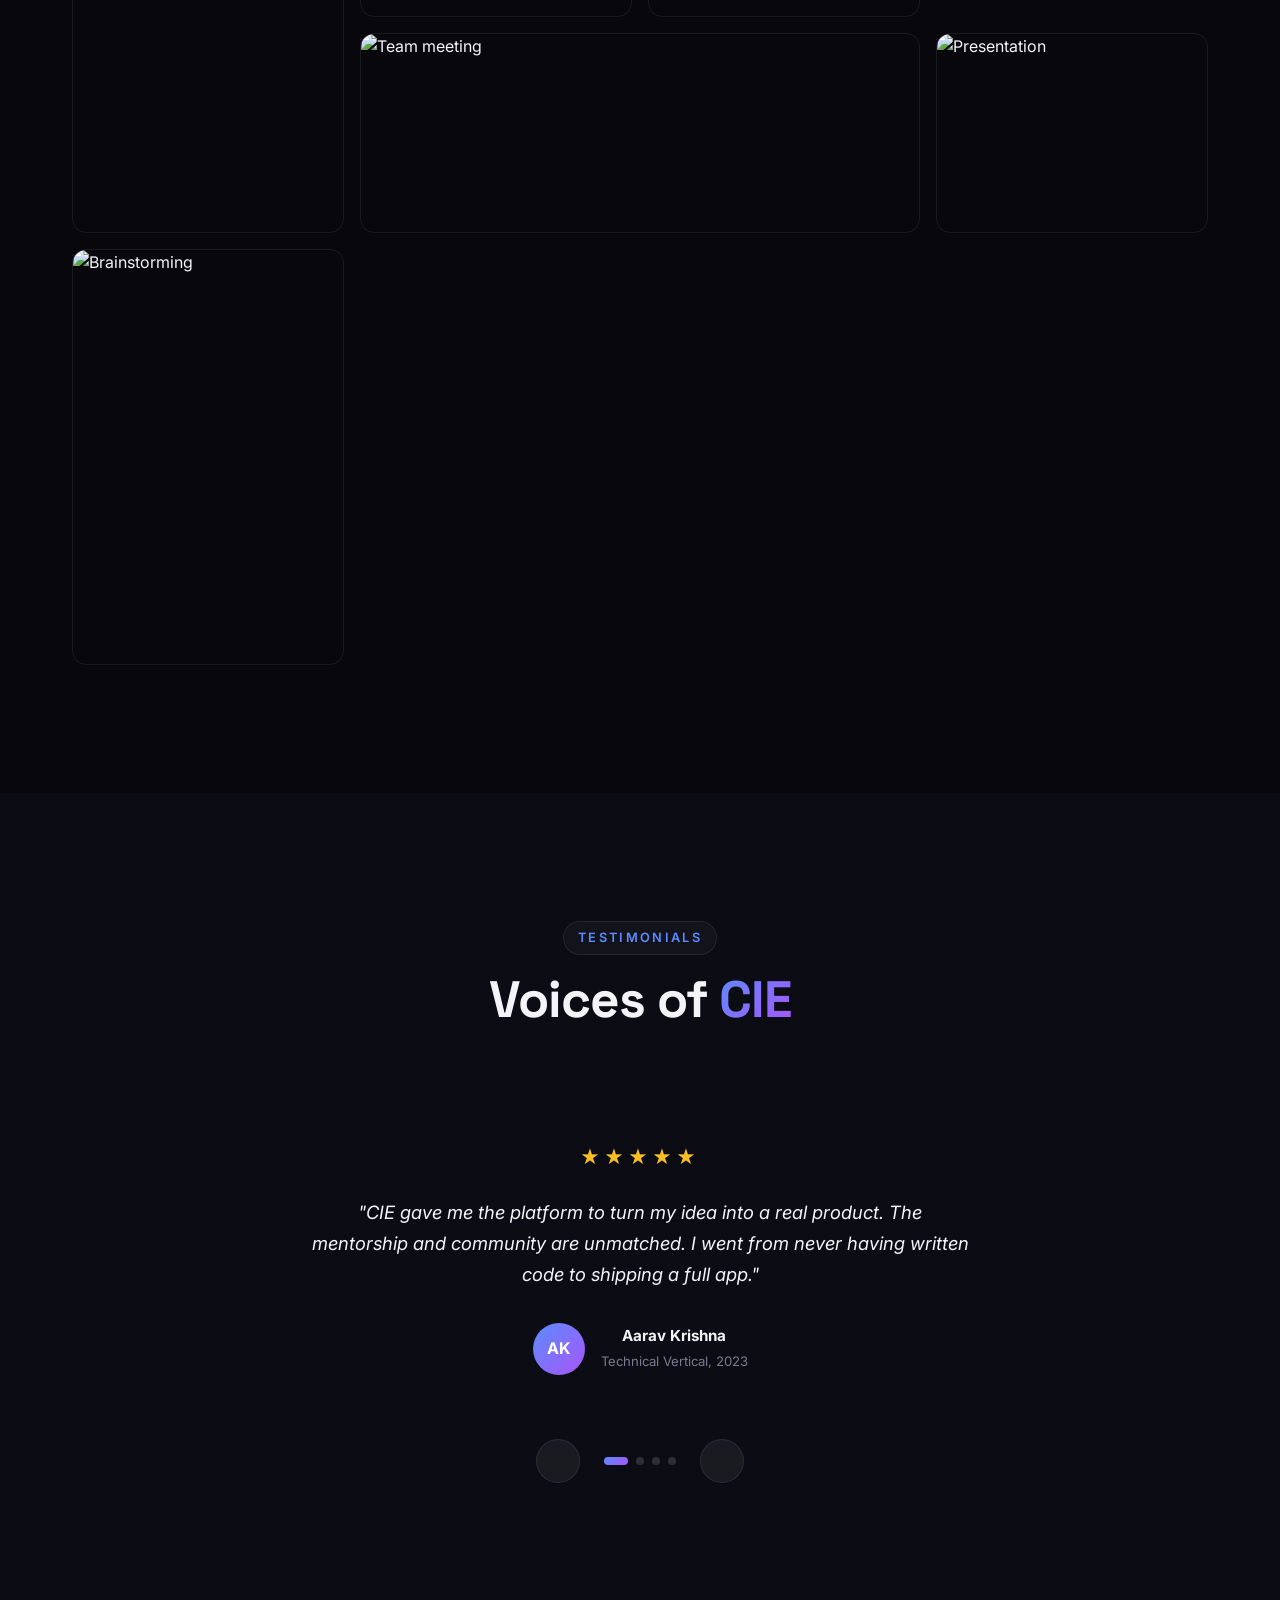
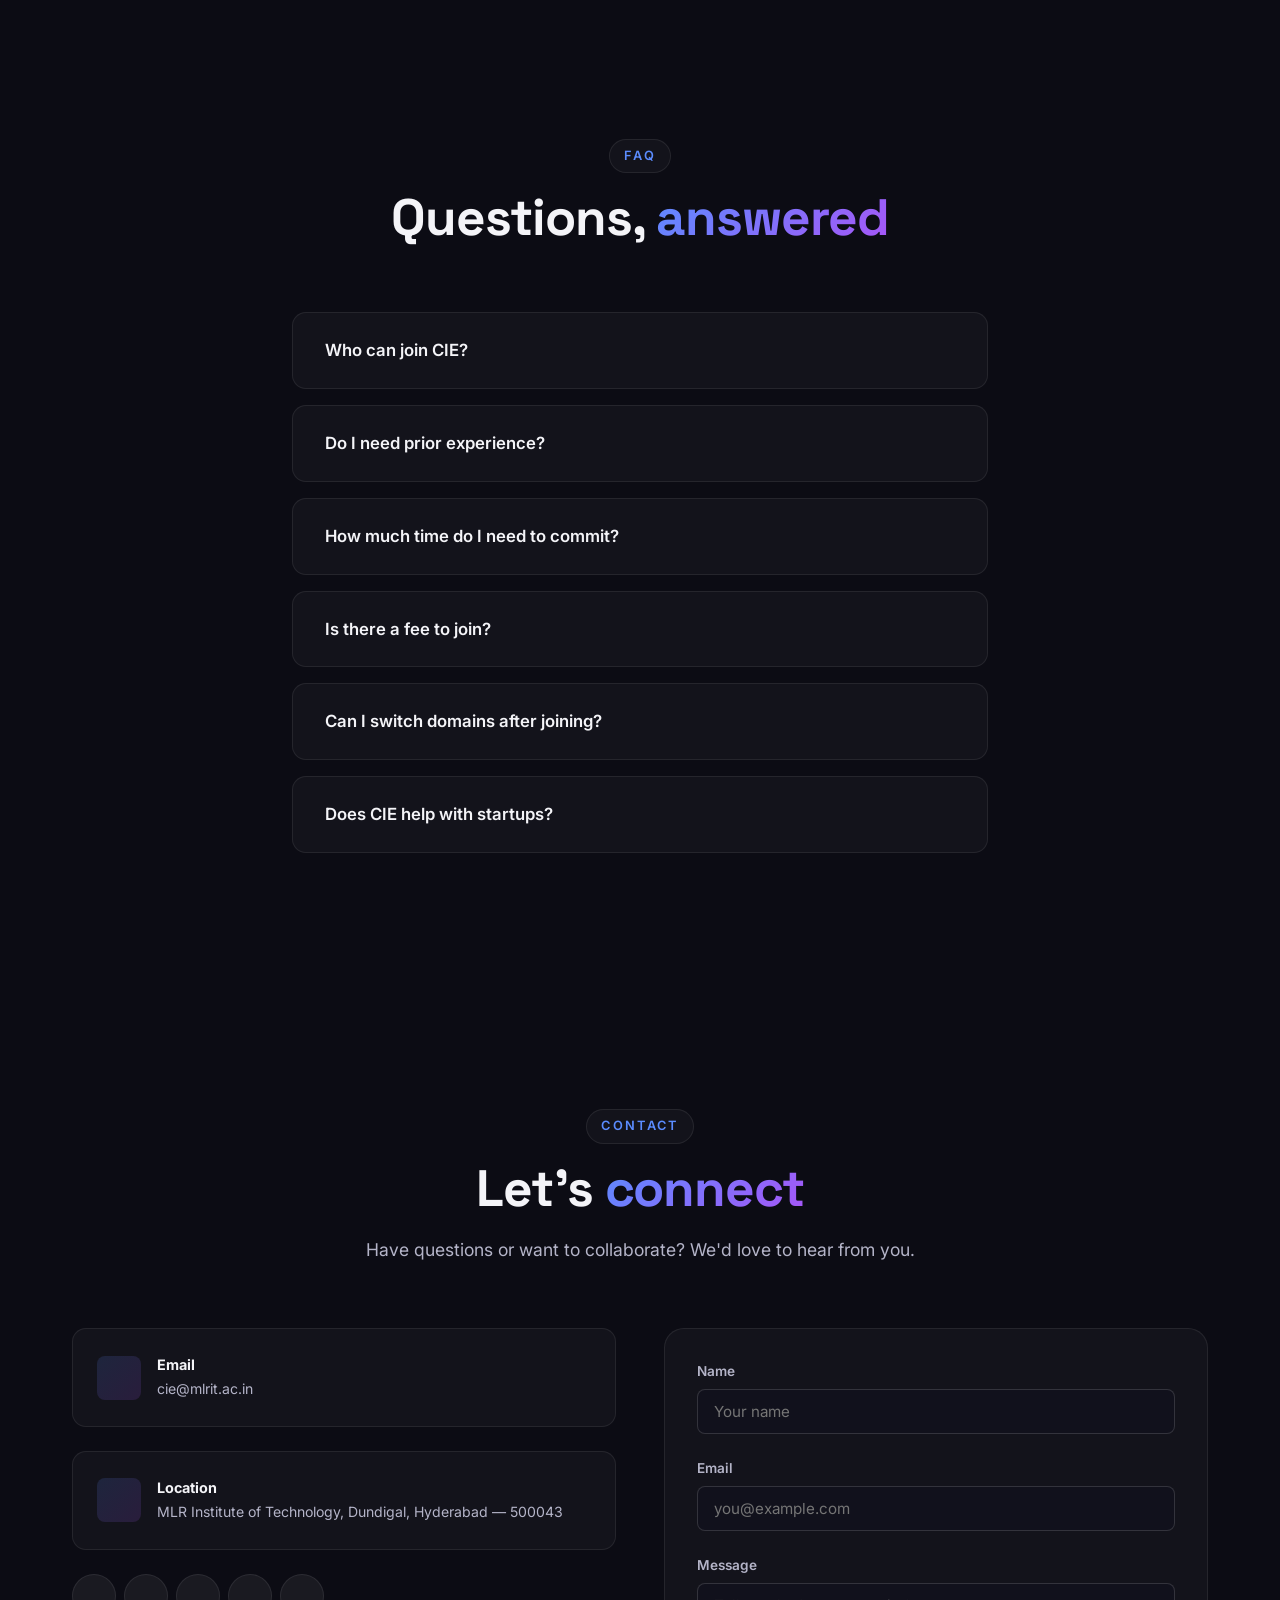
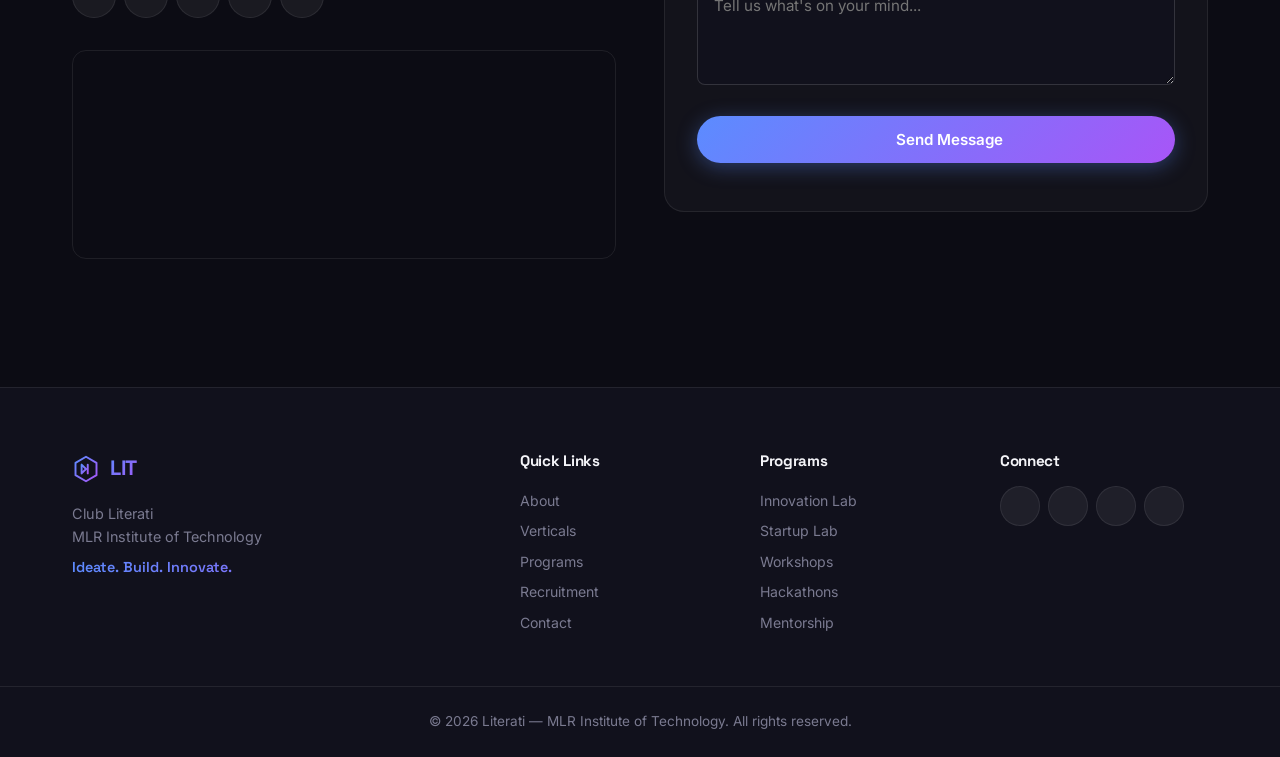
==== commit 8982f052: "minor changes" ====
--- a/index.html
+++ b/index.html
@@ -13,7 +13,7 @@
   <meta property="og:description" content="The Centre for Innovation & Entrepreneurship transforming students into innovators." />
   <meta property="og:type" content="website" />
 
-  <title>CIE — MLR Institute of Technology | Ideate. Build. Innovate.</title>
+  <title>CLUB LITERATI</title>
 
   <!-- Google Fonts -->
   <link rel="preconnect" href="https://fonts.googleapis.com" />
@@ -46,13 +46,13 @@
             <path d="M11 11 L11 21 M11 11 L16 16 L11 21 M18 11 L18 21" stroke="url(#logoGrad)" stroke-width="2.2" stroke-linecap="round" stroke-linejoin="round" fill="none"/>
           </svg>
         </span>
-        <span class="nav__logo-text">CIE</span>
+        <span class="nav__logo-text">LIT</span>
       </a>
 
       <nav class="nav__links" id="navLinks" aria-label="Primary">
         <a href="#hero" class="nav__link">Home</a>
         <a href="#about" class="nav__link">About</a>
-        <a href="#programs" class="nav__link">Programs</a>
+        <a href="#events" class="nav__link">Events</a>
         <a href="#verticals" class="nav__link">Verticals</a>
         <a href="#recruitment" class="nav__link">Recruitment</a>
         <a href="#team" class="nav__link">Team</a>
@@ -61,7 +61,8 @@
       </nav>
 
       <div class="nav__actions">
-        <a href="apply.html" class="btn btn--primary btn--sm" data-ripple>Join CIE</a>
+        <a href="apply.html" class="btn btn--primary btn--sm" data-ripple>Join Now
+        </a>
         <button class="nav__toggle" id="navToggle" aria-label="Toggle menu" aria-expanded="false">
           <span></span><span></span><span></span>
         </button>
@@ -88,15 +89,12 @@
       </div>
 
       <div class="container hero__content">
-        <div class="hero__badge reveal">
-          <span class="hero__badge-dot"></span>
-          Centre for Innovation &amp; Entrepreneurship
-        </div>
+        
 
         <h1 class="hero__title">
-          <span class="hero__word reveal" style="--d:.1s">IDEATE.</span>
-          <span class="hero__word reveal" style="--d:.2s">BUILD.</span>
-          <span class="hero__word hero__word--accent reveal" style="--d:.3s">INNOVATE.</span>
+          <span class="hero__word reveal highlight-box" style="--d:.1s">IDEATE</span>
+          <span class="hero__word reveal" style="--d:.2s">BUILD</span>
+          <span class="hero__word hero__word--accent reveal" style="--d:.3s">INNOVATE</span>
         </h1>
 
         <p class="hero__sub reveal" style="--d:.4s">
@@ -106,10 +104,7 @@
 
         <div class="hero__cta reveal" style="--d:.5s">
           <a href="apply.html" class="btn btn--primary" data-ripple>
-            <i data-lucide="rocket"></i> Join Now
-          </a>
-          <a href="#about" class="btn btn--ghost" data-ripple>
-            <i data-lucide="compass"></i> Explore
+            <i data-lucide="arrow-right"></i> Join Now
           </a>
         </div>
 
@@ -119,7 +114,7 @@
             <span class="stat__label">Students Engaged</span>
           </div>
           <div class="stat">
-            <span class="stat__num" data-count="180" data-suffix="+">0</span>
+            <span class="stat__num" data-count="25" data-suffix="+">0</span>
             <span class="stat__label">Events Hosted</span>
           </div>
           <div class="stat">
@@ -142,7 +137,7 @@
     <section class="section about" id="about">
       <div class="container">
         <div class="section__head reveal">
-          <span class="section__eyebrow">About CIE</span>
+          <span class="section__eyebrow">About LIT</span>
           <h2 class="section__title">Where ideas become <span class="grad-text">ventures</span></h2>
           <p class="section__lead">
             The Centre for Innovation &amp; Entrepreneurship is the creative engine of MLR Institute of Technology —
@@ -215,7 +210,7 @@
     </section>
 
     <!-- ============ WHAT WE DO ============ -->
-    <section class="section what" id="programs">
+    <section class="section what" id="events">
       <div class="container">
         <div class="section__head reveal">
           <span class="section__eyebrow">What We Do</span>
@@ -267,7 +262,7 @@
     <section class="section verticals" id="verticals">
       <div class="container">
         <div class="section__head reveal">
-          <span class="section__eyebrow">CIE Verticals</span>
+          <span class="section__eyebrow">LIT Verticals</span>
           <h2 class="section__title">Find your <span class="grad-text">lane</span></h2>
           <p class="section__lead">Specialized tracks designed to match your passion and grow your expertise.</p>
         </div>
@@ -332,7 +327,7 @@
           <article class="vert reveal" style="--d:.35s">
             <div class="vert__icon"><i data-lucide="calendar-check"></i></div>
             <h3>Events</h3>
-            <p>Organizing hackathons, meetups, and flagship CIE experiences.</p>
+            <p>Organizing hackathons, meetups, and flagship LIT experiences.</p>
             <ul class="vert__skills">
               <li>Hackathons</li><li>Meetups</li><li>Summits</li><li>Webinars</li>
             </ul>
@@ -754,9 +749,9 @@
               <path d="M11 11 L11 21 M11 11 L16 16 L11 21 M18 11 L18 21" stroke="url(#logoGrad)" stroke-width="2.2" stroke-linecap="round" stroke-linejoin="round" fill="none"/>
             </svg>
           </span>
-          <span class="nav__logo-text">CIE</span>
+          <span class="nav__logo-text">LIT</span>
         </a>
-        <p>Centre for Innovation &amp; Entrepreneurship<br/>MLR Institute of Technology</p>
+        <p>Club Literati<br/>MLR Institute of Technology</p>
         <p class="footer__tagline">Ideate. Build. Innovate.</p>
       </div>
 
@@ -789,7 +784,7 @@
       </div>
     </div>
     <div class="footer__bottom">
-      <p>&copy; <span id="year"></span> CIE — MLR Institute of Technology. All rights reserved.</p>
+      <p>&copy; <span id="year"></span> Literati — MLR Institute of Technology. All rights reserved.</p>
     </div>
   </footer>
 
--- a/style.css
+++ b/style.css
@@ -149,6 +149,20 @@
 
 .section { padding: var(--sp-8) 0; position: relative; }
 
+.highlight-box{
+    display:block;
+    width: fit-content;
+    text-align: center;
+    padding:6px 20px;
+    border:2px solid var(--purple);
+    border-radius:10px;
+    color:var(--text);
+    font-weight:700;
+    letter-spacing:1px;
+    margin: 0 auto;
+    transition:.3s;
+}
+
 .section__head {
   text-align: center;
   max-width: 640px;
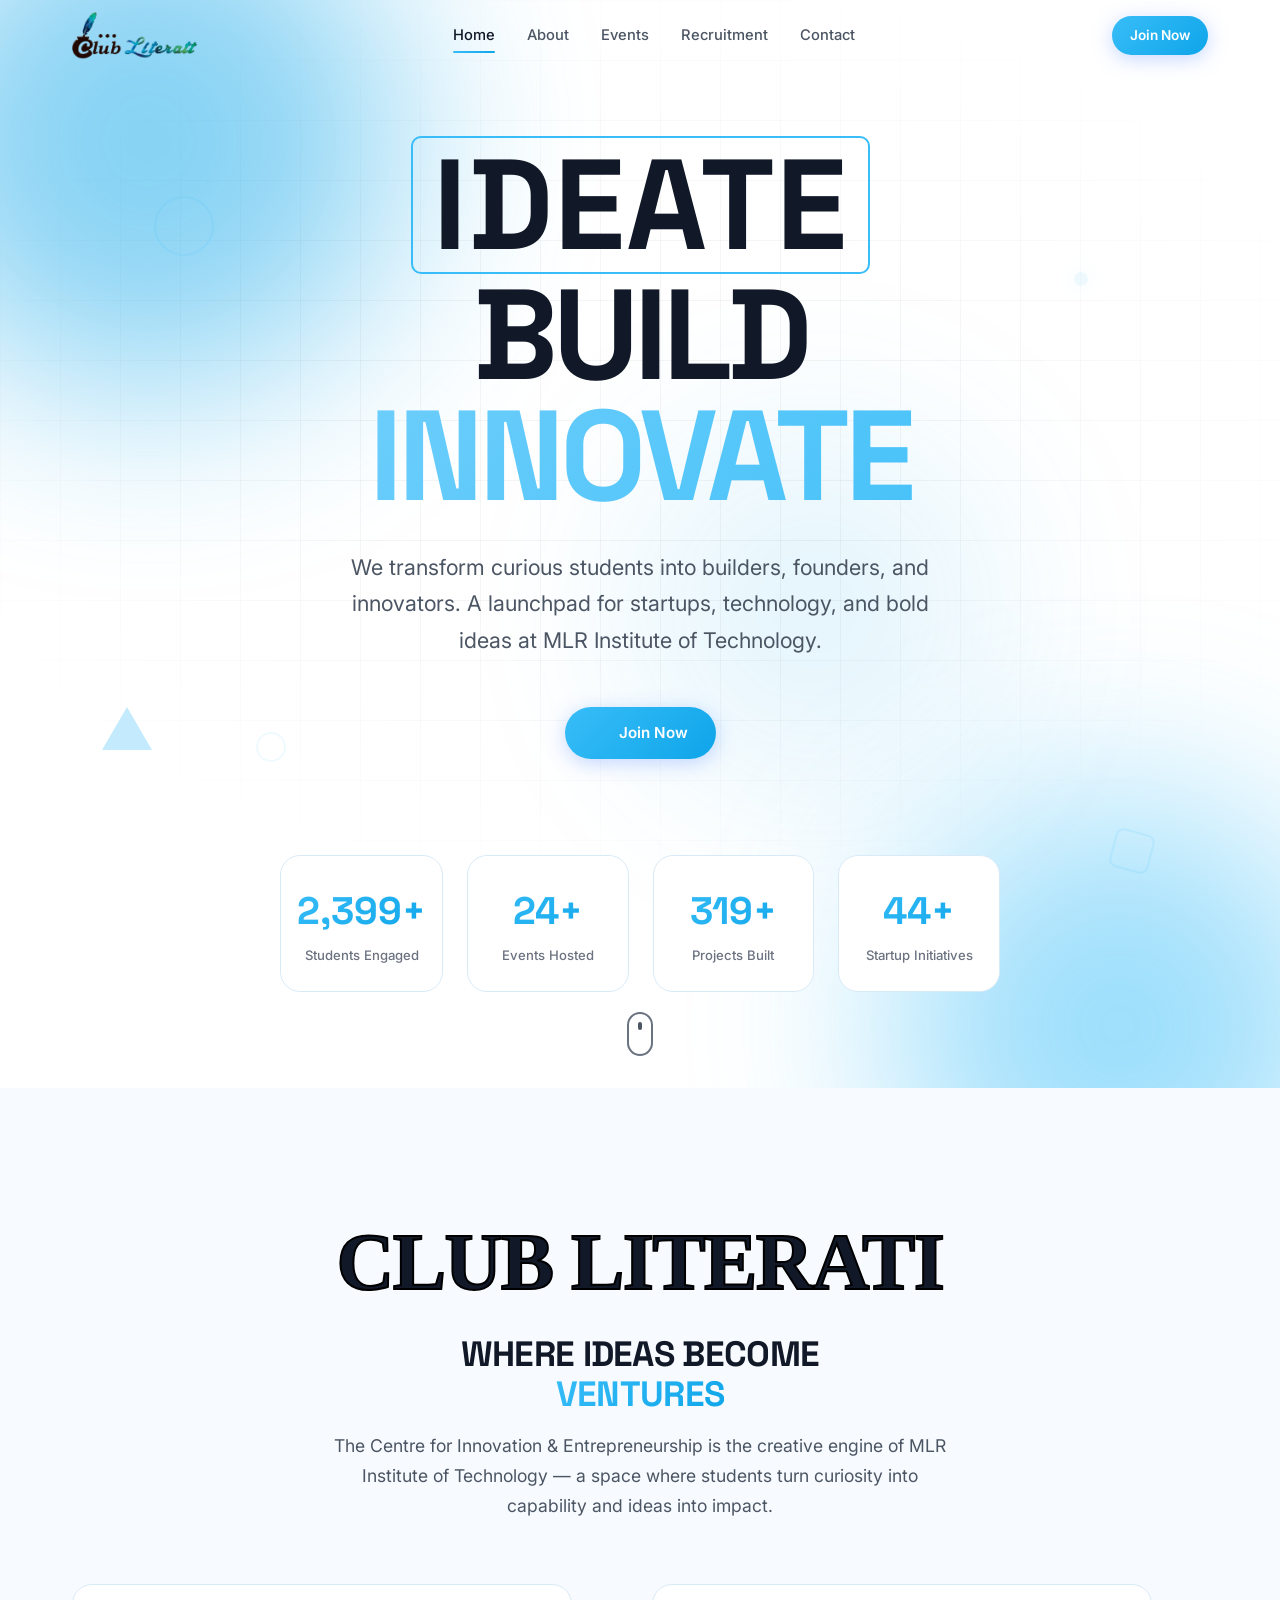
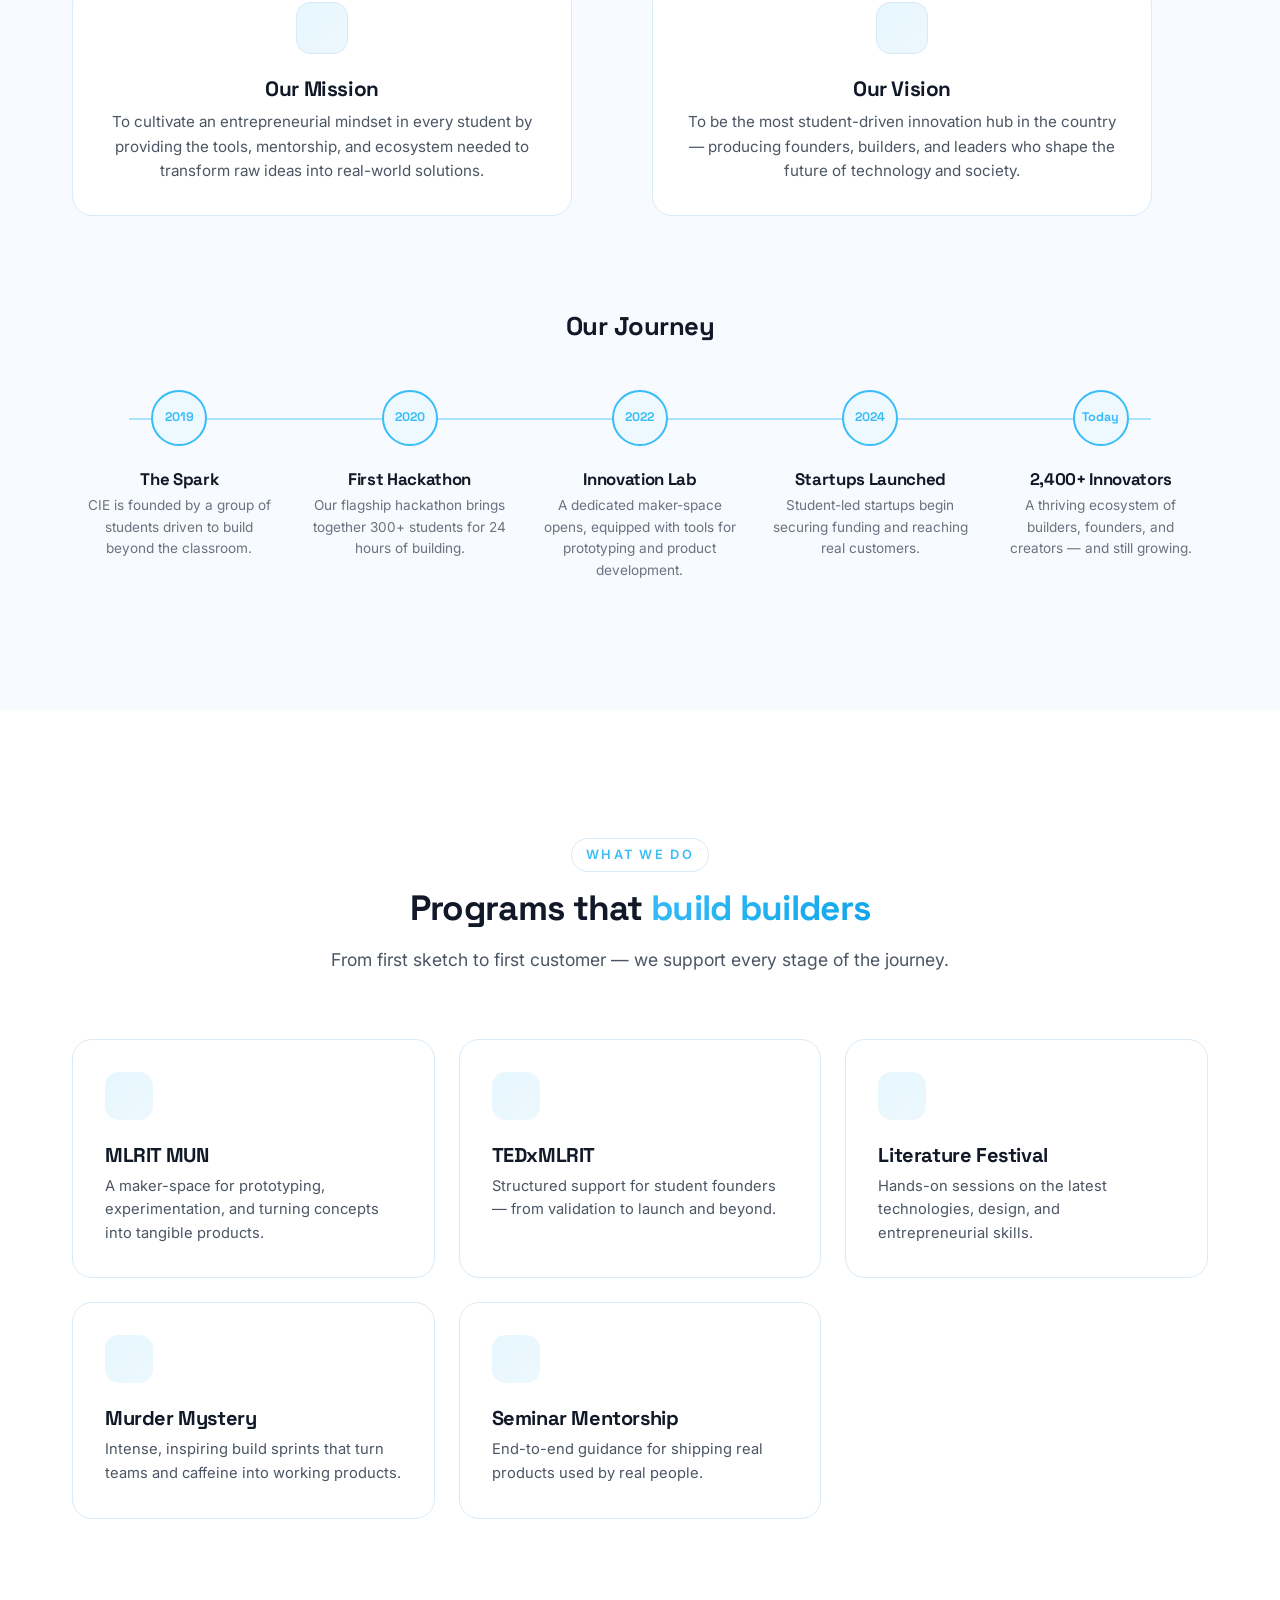
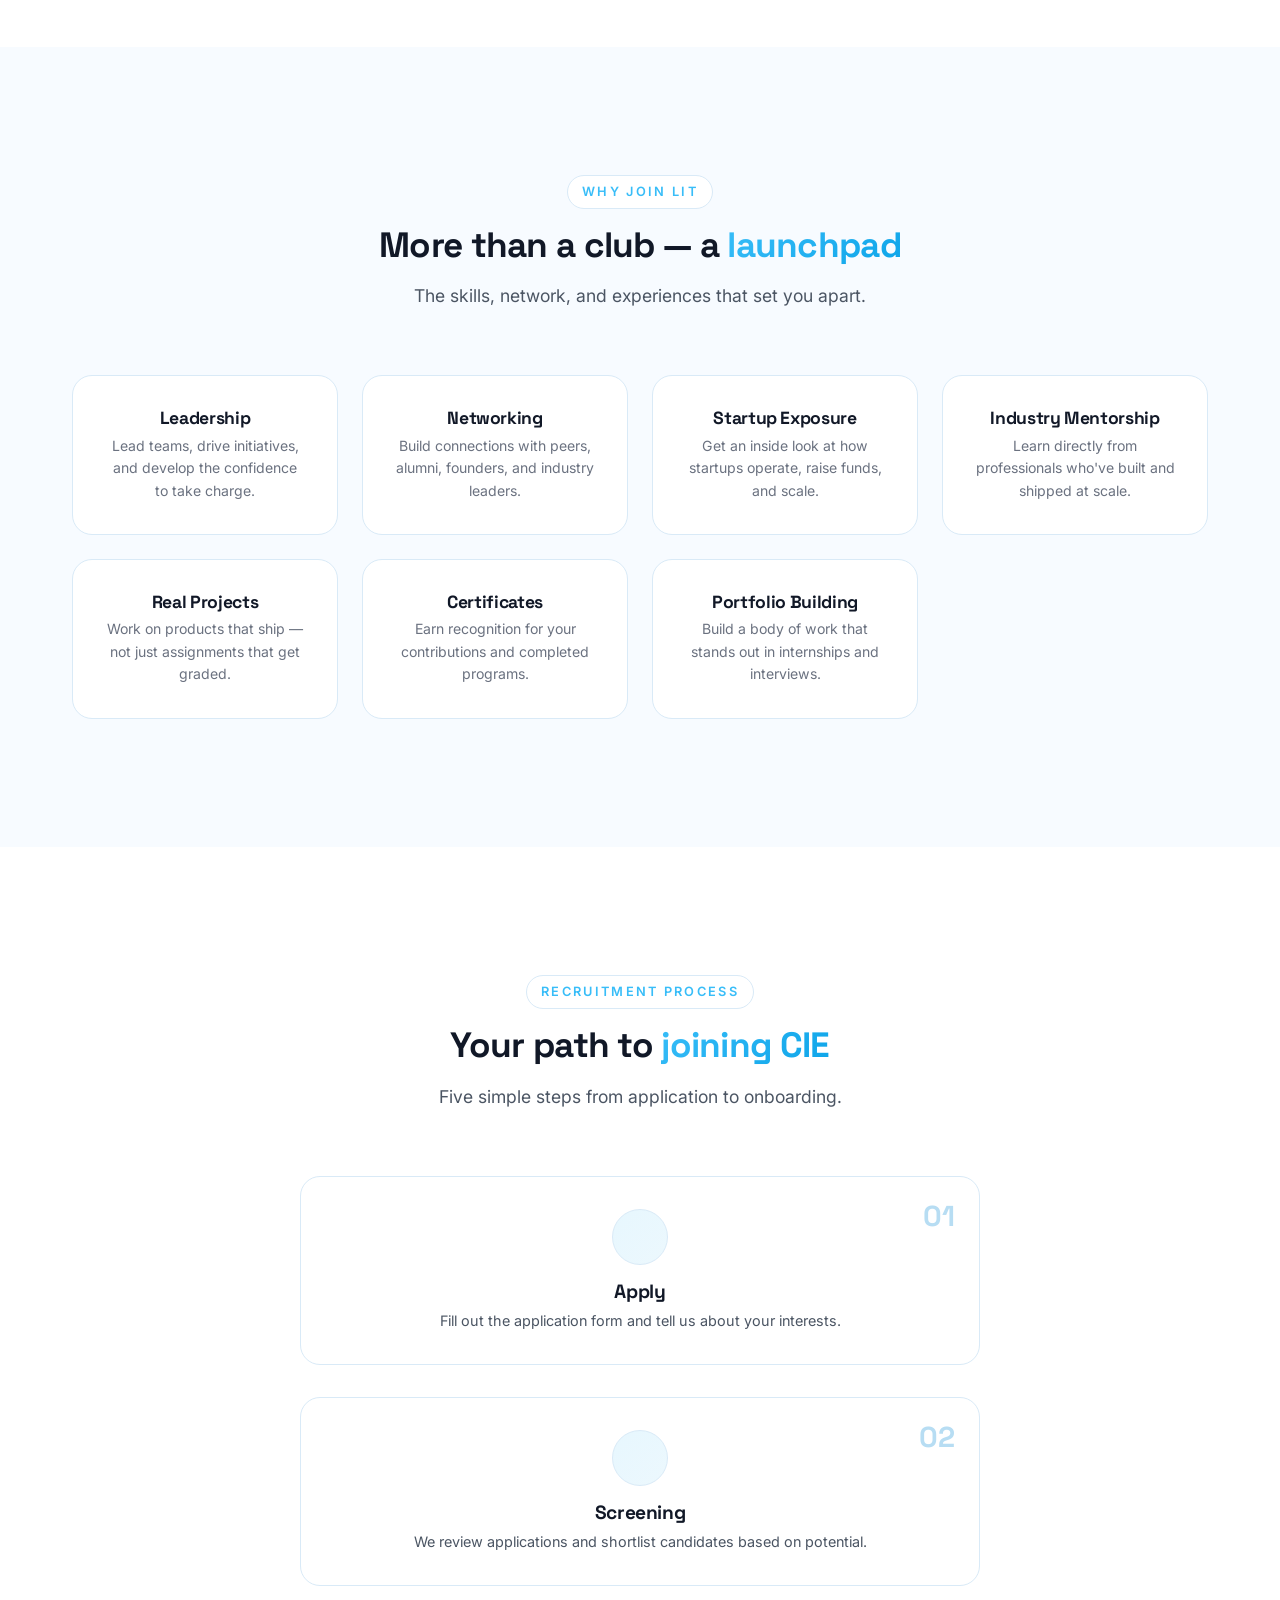
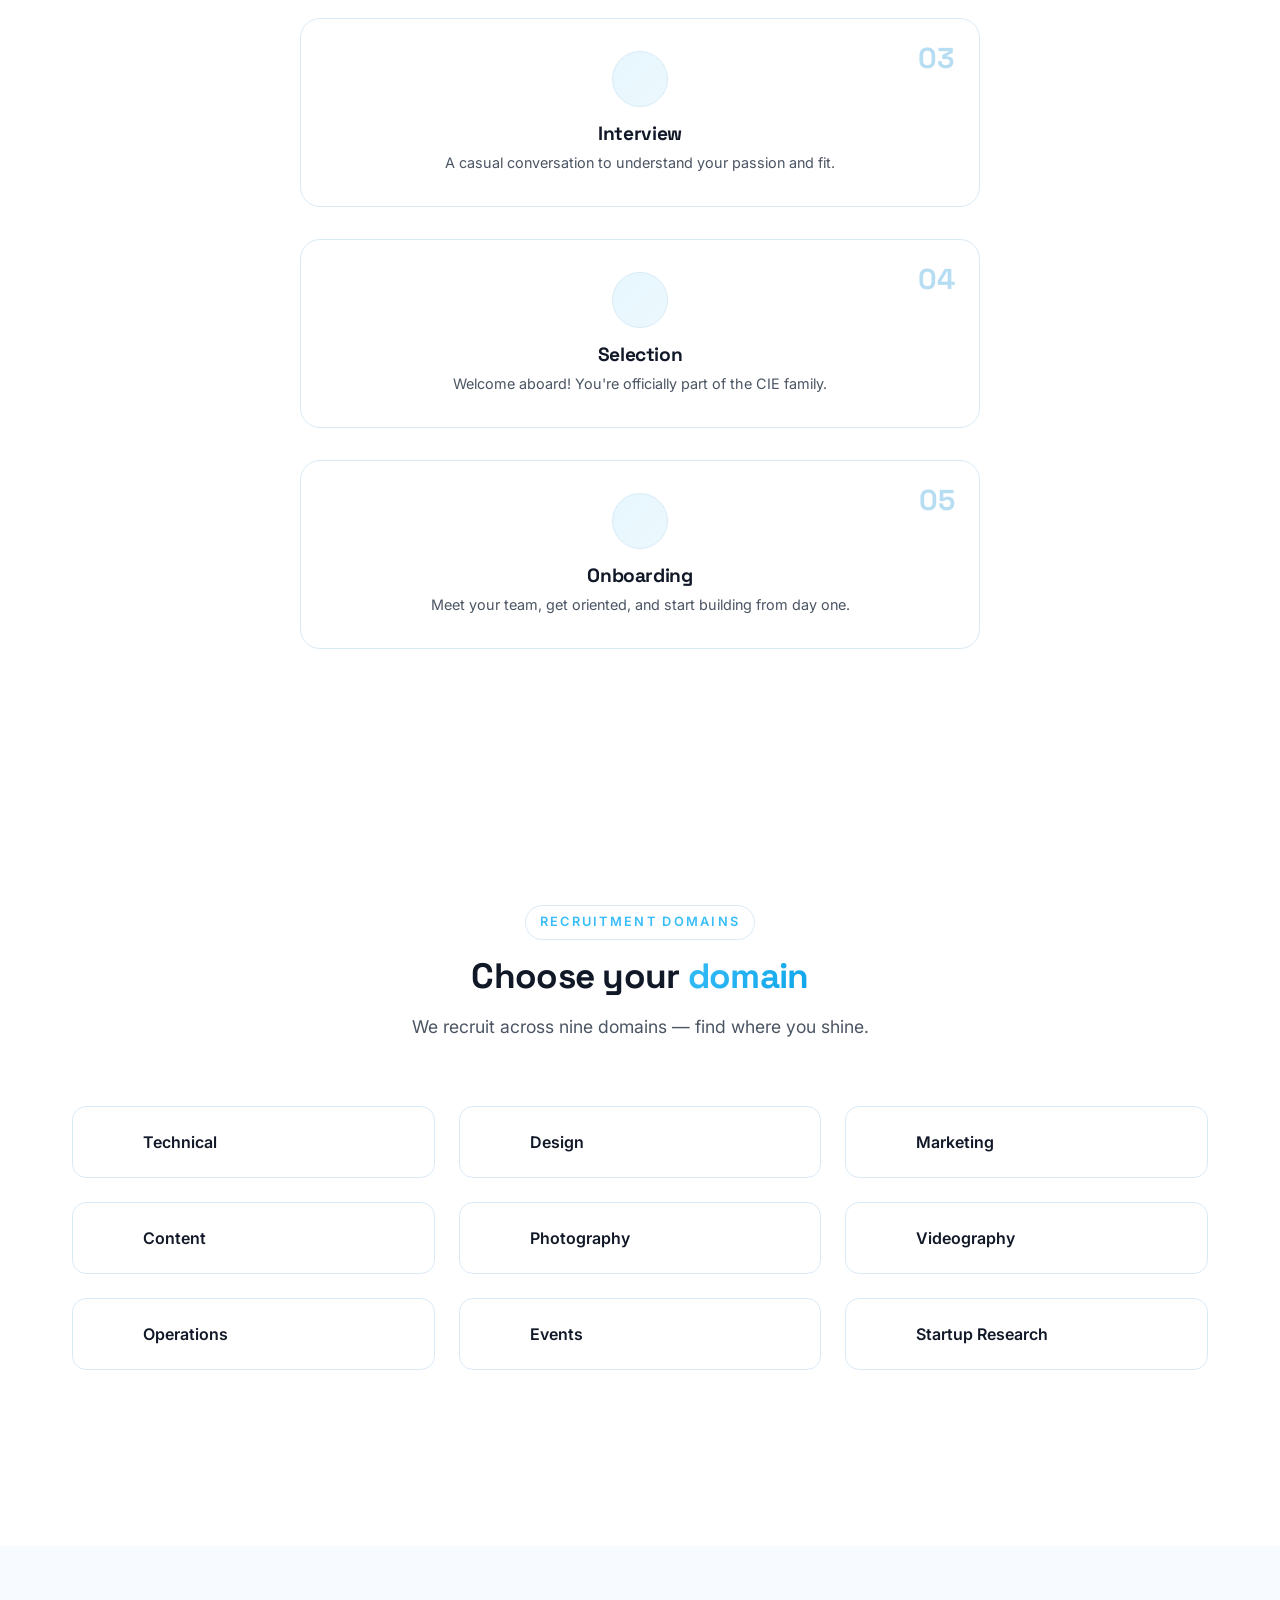
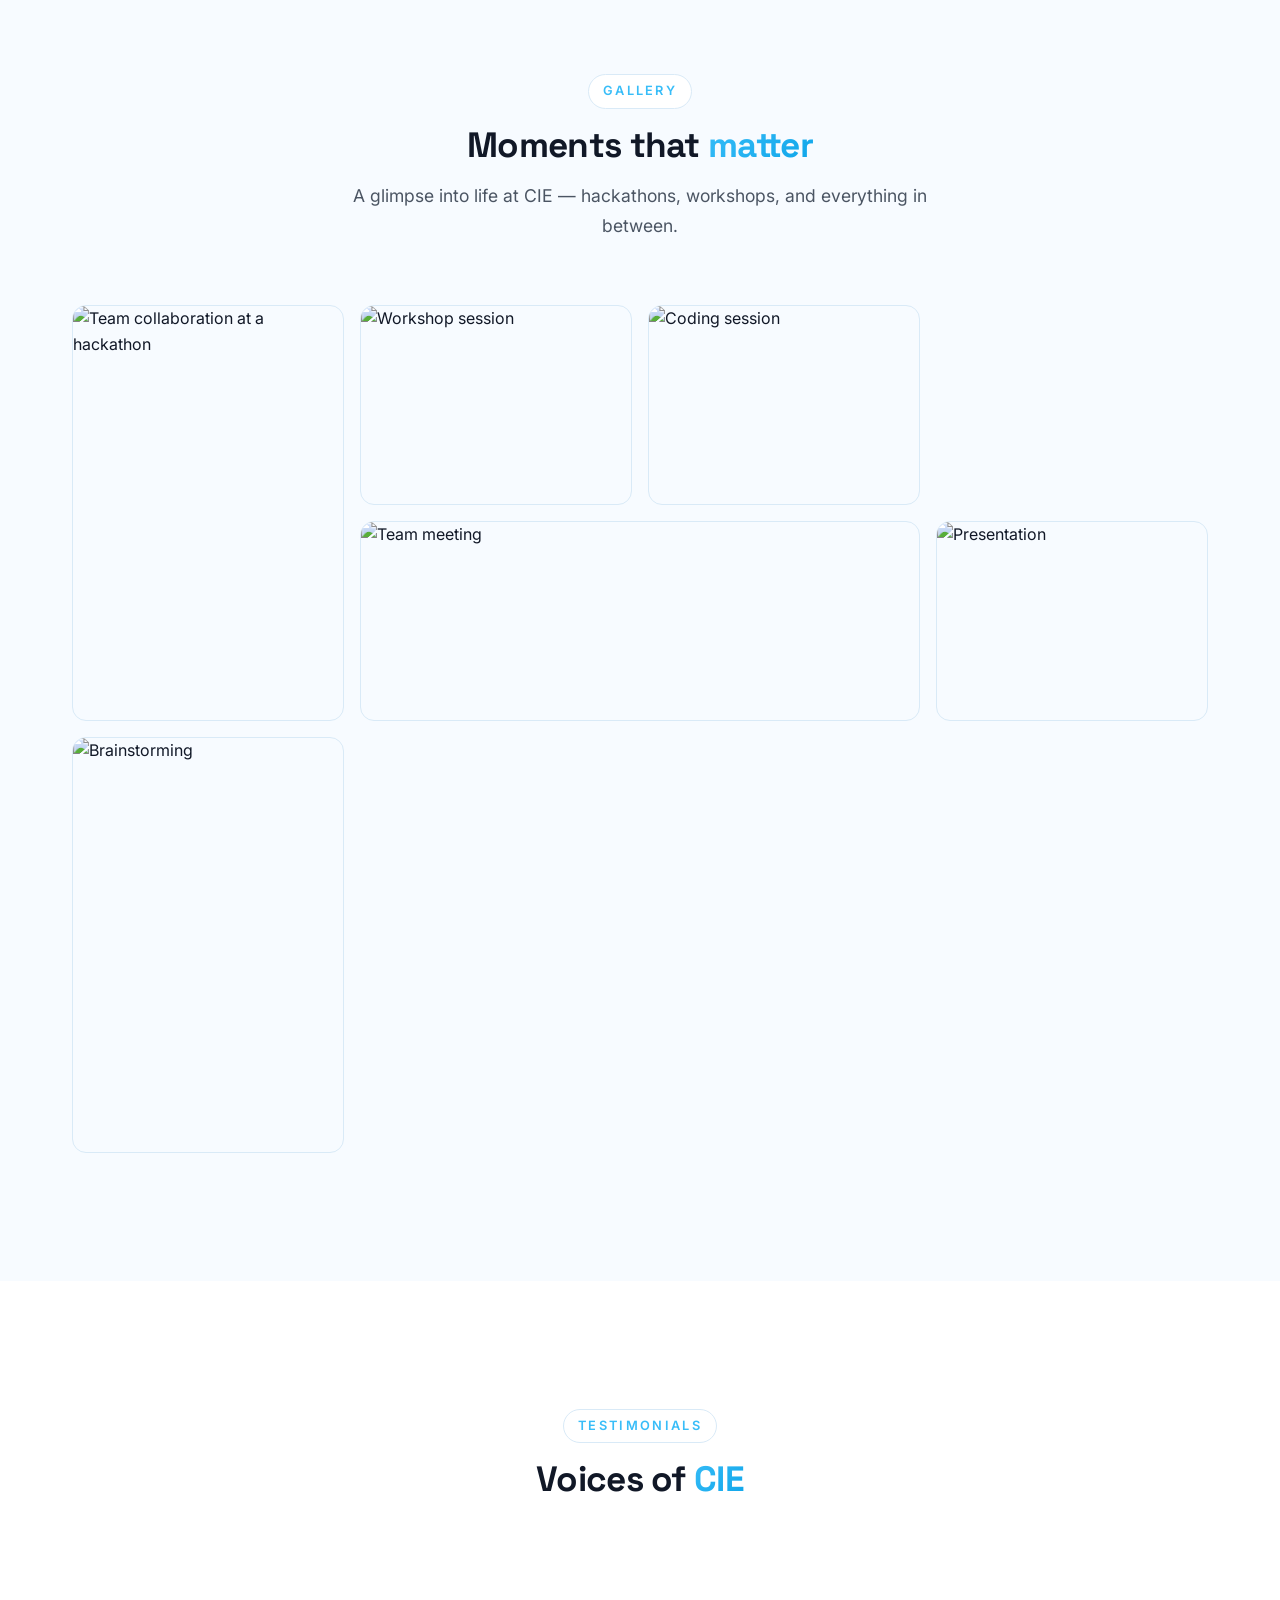
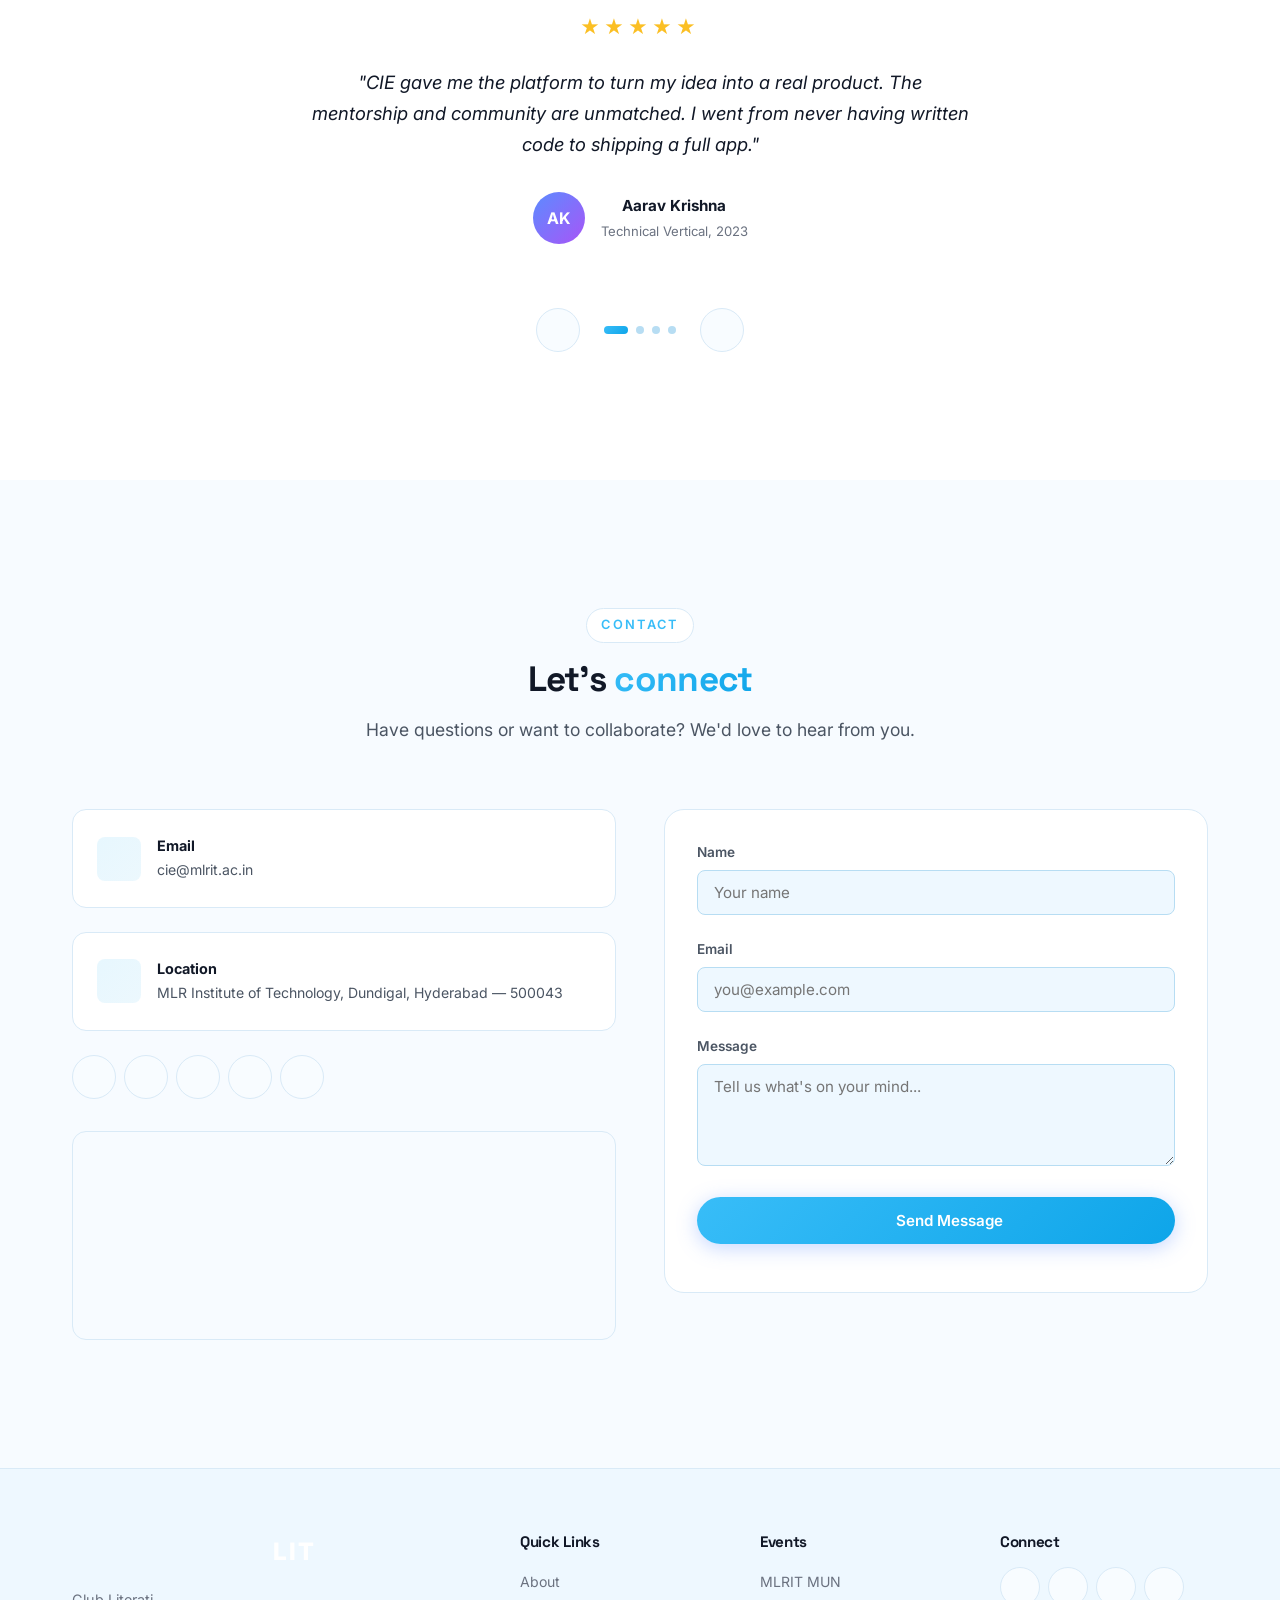
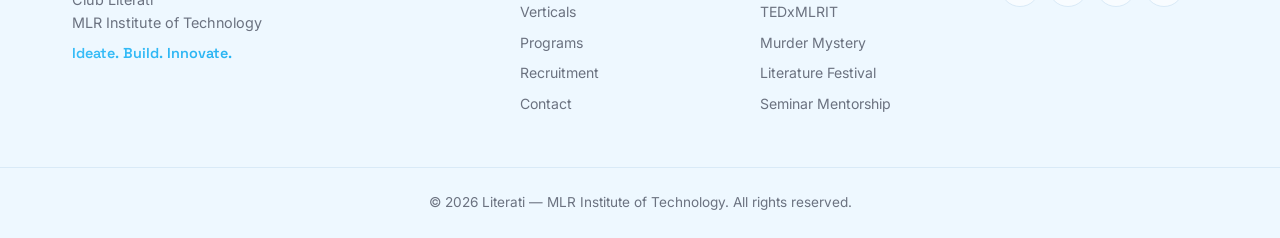
==== commit 77c74d2f: "Modified the content" ====
--- a/index.html
+++ b/index.html
@@ -33,29 +33,17 @@
   <!-- ============ NAVIGATION ============ -->
   <header class="nav" id="nav">
     <div class="nav__inner">
-      <a href="#hero" class="nav__logo" aria-label="CIE Home">
-        <span class="nav__logo-mark">
-          <svg viewBox="0 0 32 32" width="28" height="28" aria-hidden="true">
-            <defs>
-              <linearGradient id="logoGrad" x1="0" y1="0" x2="1" y2="1">
-                <stop offset="0%" stop-color="#5b8cff"/>
-                <stop offset="100%" stop-color="#a855f7"/>
-              </linearGradient>
-            </defs>
-            <path d="M16 2 L28 9 L28 23 L16 30 L4 23 L4 9 Z" fill="none" stroke="url(#logoGrad)" stroke-width="2.2" stroke-linejoin="round"/>
-            <path d="M11 11 L11 21 M11 11 L16 16 L11 21 M18 11 L18 21" stroke="url(#logoGrad)" stroke-width="2.2" stroke-linecap="round" stroke-linejoin="round" fill="none"/>
-          </svg>
-        </span>
-        <span class="nav__logo-text">LIT</span>
-      </a>
+      <a href="#" class="nav__logo">
+    <div class="nav__logo-box">
+        <img src="club-logo-5.png" alt="LIT Logo" class="nav__logo-img">
+    </div>
+</a>
 
       <nav class="nav__links" id="navLinks" aria-label="Primary">
         <a href="#hero" class="nav__link">Home</a>
         <a href="#about" class="nav__link">About</a>
         <a href="#events" class="nav__link">Events</a>
-        <a href="#verticals" class="nav__link">Verticals</a>
         <a href="#recruitment" class="nav__link">Recruitment</a>
-        <a href="#team" class="nav__link">Team</a>
         
         <a href="#contact" class="nav__link">Contact</a>
       </nav>
@@ -137,8 +125,10 @@
     <section class="section about" id="about">
       <div class="container">
         <div class="section__head reveal">
-          <span class="section__eyebrow">About LIT</span>
-          <h2 class="section__title">Where ideas become <span class="grad-text">ventures</span></h2>
+          <h1 class="outline">
+  CLUB LITERATI
+</h1><br>
+          <h2 class="section__title">WHERE IDEAS BECOME<br> <span class="grad-text">VENTURES</span></h2>
           <p class="section__lead">
             The Centre for Innovation &amp; Entrepreneurship is the creative engine of MLR Institute of Technology —
             a space where students turn curiosity into capability and ideas into impact.
@@ -148,21 +138,16 @@
         <div class="about__grid">
           <article class="about__card reveal">
             <div class="about__icon"><i data-lucide="target"></i></div>
-            <h3>Our Mission</h3>
-            <p>To cultivate an entrepreneurial mindset in every student by providing the tools, mentorship, and ecosystem needed to transform raw ideas into real-world solutions.</p>
+            <h3 class="title"><br>Our Mission</h3>
+            <p class="title">To cultivate an entrepreneurial mindset in every student by providing the tools, mentorship, and ecosystem needed to transform raw ideas into real-world solutions.</p>
           </article>
 
           <article class="about__card reveal" style="--d:.1s">
             <div class="about__icon"><i data-lucide="eye"></i></div>
-            <h3>Our Vision</h3>
-            <p>To be the most student-driven innovation hub in the country — producing founders, builders, and leaders who shape the future of technology and society.</p>
-          </article>
-
-          <article class="about__card reveal" style="--d:.2s">
-            <div class="about__icon"><i data-lucide="sparkles"></i></div>
-            <h3>Our Story</h3>
-            <p>What began as a small group of passionate students has grown into a thriving community of innovators, hosting hackathons, building products, and launching startups that reach beyond campus.</p>
-          </article>
+            <h3 class="title"><br>Our Vision</h3>
+            <p class="title">To be the most student-driven innovation hub in the country — producing founders, builders, and leaders who shape the future of technology and society.</p>
+          </article>
+
         </div>
 
         <!-- Timeline -->
@@ -221,134 +206,41 @@
         <div class="what__grid">
           <article class="card reveal">
             <div class="card__icon"><i data-lucide="flask-conical"></i></div>
-            <h3>Innovation Lab</h3>
+            <h3>MLRIT MUN</h3>
             <p>A maker-space for prototyping, experimentation, and turning concepts into tangible products.</p>
           </article>
           <article class="card reveal" style="--d:.05s">
             <div class="card__icon"><i data-lucide="rocket"></i></div>
-            <h3>Startup Lab</h3>
+            <h3>TEDxMLRIT</h3>
             <p>Structured support for student founders — from validation to launch and beyond.</p>
           </article>
           <article class="card reveal" style="--d:.1s">
             <div class="card__icon"><i data-lucide="graduation-cap"></i></div>
-            <h3>Workshops</h3>
+            <h3>Literature Festival</h3>
             <p>Hands-on sessions on the latest technologies, design, and entrepreneurial skills.</p>
           </article>
           <article class="card reveal" style="--d:.15s">
             <div class="card__icon"><i data-lucide="trophy"></i></div>
-            <h3>Hackathons</h3>
+            <h3>Murder Mystery</h3>
             <p>Intense, inspiring build sprints that turn teams and caffeine into working products.</p>
           </article>
           <article class="card reveal" style="--d:.2s">
             <div class="card__icon"><i data-lucide="package"></i></div>
-            <h3>Product Development</h3>
+            <h3>Seminar Mentorship</h3>
             <p>End-to-end guidance for shipping real products used by real people.</p>
           </article>
-          <article class="card reveal" style="--d:.25s">
-            <div class="card__icon"><i data-lucide="users"></i></div>
-            <h3>Mentorship</h3>
-            <p>One-on-one guidance from industry veterans, alumni, and successful founders.</p>
-          </article>
-          <article class="card reveal" style="--d:.3s">
-            <div class="card__icon"><i data-lucide="network"></i></div>
-            <h3>Networking</h3>
-            <p>Connect with investors, founders, and a community that opens doors.</p>
-          </article>
-        </div>
-      </div>
-    </section>
-
-    <!-- ============ VERTICALS ============ -->
-    <section class="section verticals" id="verticals">
-      <div class="container">
-        <div class="section__head reveal">
-          <span class="section__eyebrow">LIT Verticals</span>
-          <h2 class="section__title">Find your <span class="grad-text">lane</span></h2>
-          <p class="section__lead">Specialized tracks designed to match your passion and grow your expertise.</p>
-        </div>
-
-        <div class="verticals__grid">
-          <article class="vert reveal">
-            <div class="vert__icon"><i data-lucide="code-2"></i></div>
-            <h3>Technical</h3>
-            <p>Full-stack development, AI/ML, IoT, and emerging technologies.</p>
-            <ul class="vert__skills">
-              <li>Web &amp; App Dev</li><li>AI / ML</li><li>Cloud &amp; DevOps</li><li>IoT</li>
-            </ul>
-          </article>
-          <article class="vert reveal" style="--d:.05s">
-            <div class="vert__icon"><i data-lucide="palette"></i></div>
-            <h3>Design</h3>
-            <p>UI/UX, product design, branding, and visual storytelling.</p>
-            <ul class="vert__skills">
-              <li>UI / UX</li><li>Figma</li><li>Branding</li><li>Motion</li>
-            </ul>
-          </article>
-          <article class="vert reveal" style="--d:.1s">
-            <div class="vert__icon"><i data-lucide="megaphone"></i></div>
-            <h3>Marketing</h3>
-            <p>Growth, social media, campaigns, and brand strategy.</p>
-            <ul class="vert__skills">
-              <li>Growth</li><li>Social</li><li>SEO</li><li>Analytics</li>
-            </ul>
-          </article>
-          <article class="vert reveal" style="--d:.15s">
-            <div class="vert__icon"><i data-lucide="pen-tool"></i></div>
-            <h3>Content</h3>
-            <p>Copywriting, storytelling, newsletters, and documentation.</p>
-            <ul class="vert__skills">
-              <li>Copywriting</li><li>Blogging</li><li>Storytelling</li><li>Docs</li>
-            </ul>
-          </article>
-          <article class="vert reveal" style="--d:.2s">
-            <div class="vert__icon"><i data-lucide="camera"></i></div>
-            <h3>Photography</h3>
-            <p>Event coverage, product shoots, and visual content creation.</p>
-            <ul class="vert__skills">
-              <li>Event Coverage</li><li>Product</li><li>Editing</li><li>Portrait</li>
-            </ul>
-          </article>
-          <article class="vert reveal" style="--d:.25s">
-            <div class="vert__icon"><i data-lucide="video"></i></div>
-            <h3>Videography</h3>
-            <p>Reels, aftermovies, documentaries, and motion content.</p>
-            <ul class="vert__skills">
-              <li>Cinematography</li><li>Editing</li><li>Reels</li><li>Motion</li>
-            </ul>
-          </article>
-          <article class="vert reveal" style="--d:.3s">
-            <div class="vert__icon"><i data-lucide="clipboard-list"></i></div>
-            <h3>Operations</h3>
-            <p>Logistics, planning, and the engine that keeps everything running.</p>
-            <ul class="vert__skills">
-              <li>Planning</li><li>Logistics</li><li>Process</li><li>Tools</li>
-            </ul>
-          </article>
-          <article class="vert reveal" style="--d:.35s">
-            <div class="vert__icon"><i data-lucide="calendar-check"></i></div>
-            <h3>Events</h3>
-            <p>Organizing hackathons, meetups, and flagship LIT experiences.</p>
-            <ul class="vert__skills">
-              <li>Hackathons</li><li>Meetups</li><li>Summits</li><li>Webinars</li>
-            </ul>
-          </article>
-          <article class="vert reveal" style="--d:.4s">
-            <div class="vert__icon"><i data-lucide="lightbulb"></i></div>
-            <h3>Startup Research</h3>
-            <p>Market research, competitor analysis, and venture validation.</p>
-            <ul class="vert__skills">
-              <li>Market Research</li><li>Validation</li><li>Analysis</li><li>Strategy</li>
-            </ul>
-          </article>
-        </div>
-      </div>
-    </section>
+          
+        </div>
+      </div>
+    </section>
+
+    
 
     <!-- ============ WHY JOIN ============ -->
     <section class="section why" id="why">
       <div class="container">
         <div class="section__head reveal">
-          <span class="section__eyebrow">Why Join CIE</span>
+          <span class="section__eyebrow">Why Join LIT</span>
           <h2 class="section__title">More than a club — a <span class="grad-text">launchpad</span></h2>
           <p class="section__lead">The skills, network, and experiences that set you apart.</p>
         </div>
@@ -493,56 +385,7 @@
       </div>
     </section>
 
-    <!-- ============ TEAM ============ -->
-    <section class="section team" id="team">
-      <div class="container">
-        <div class="section__head reveal">
-          <span class="section__eyebrow">The Team</span>
-          <h2 class="section__title">The people behind <span class="grad-text">CIE</span></h2>
-          <p class="section__lead">A dedicated team of students and mentors driving the vision forward.</p>
-        </div>
-
-        <div class="team__grid">
-          <article class="member reveal">
-            <div class="member__avatar" style="--c1:#5b8cff;--c2:#a855f7">FA</div>
-            <h4>Faculty Mentor</h4>
-            <p class="member__role">Faculty In-Charge</p>
-            <div class="member__socials">
-              <a href="#" aria-label="LinkedIn"><i data-lucide="linkedin"></i></a>
-              <a href="#" aria-label="Email"><i data-lucide="mail"></i></a>
-            </div>
-          </article>
-          <article class="member reveal" style="--d:.1s">
-            <div class="member__avatar" style="--c1:#a855f7;--c2:#ec4899">PR</div>
-            <h4>President</h4>
-            <p class="member__role">Student Lead</p>
-            <div class="member__socials">
-              <a href="#" aria-label="LinkedIn"><i data-lucide="linkedin"></i></a>
-              <a href="#" aria-label="Email"><i data-lucide="mail"></i></a>
-            </div>
-          </article>
-          <article class="member reveal" style="--d:.2s">
-            <div class="member__avatar" style="--c1:#06b6d4;--c2:#5b8cff">VP</div>
-            <h4>Vice President</h4>
-            <p class="member__role">Operations</p>
-            <div class="member__socials">
-              <a href="#" aria-label="LinkedIn"><i data-lucide="linkedin"></i></a>
-              <a href="#" aria-label="Email"><i data-lucide="mail"></i></a>
-            </div>
-          </article>
-          <article class="member reveal" style="--d:.3s">
-            <div class="member__avatar" style="--c1:#10b981;--c2:#06b6d4">TL</div>
-            <h4>Tech Lead</h4>
-            <p class="member__role">Technical Vertical</p>
-            <div class="member__socials">
-              <a href="#" aria-label="LinkedIn"><i data-lucide="linkedin"></i></a>
-              <a href="#" aria-label="Email"><i data-lucide="mail"></i></a>
-            </div>
-          </article>
-        </div>
-      </div>
-    </section>
-
+    
     <!-- ============ GALLERY ============ -->
     <section class="section gallery" id="gallery">
       <div class="container">
@@ -642,43 +485,7 @@
       </div>
     </section>
 
-    <!-- ============ FAQ ============ -->
-    <section class="section faq" id="faq">
-      <div class="container container--narrow">
-        <div class="section__head reveal">
-          <span class="section__eyebrow">FAQ</span>
-          <h2 class="section__title">Questions, <span class="grad-text">answered</span></h2>
-        </div>
-
-        <div class="faq__list">
-          <details class="faq__item reveal">
-            <summary>Who can join CIE? <i data-lucide="chevron-down"></i></summary>
-            <p>Any student of MLR Institute of Technology, regardless of year or branch, can apply. We welcome curiosity over experience.</p>
-          </details>
-          <details class="faq__item reveal" style="--d:.05s">
-            <summary>Do I need prior experience? <i data-lucide="chevron-down"></i></summary>
-            <p>No. We value passion and willingness to learn over existing skills. Our onboarding and workshops will get you up to speed.</p>
-          </details>
-          <details class="faq__item reveal" style="--d:.1s">
-            <summary>How much time do I need to commit? <i data-lucide="chevron-down"></i></summary>
-            <p>Typically 4–6 hours per week, with more during events and hackathons. We work with your academic schedule.</p>
-          </details>
-          <details class="faq__item reveal" style="--d:.15s">
-            <summary>Is there a fee to join? <i data-lucide="chevron-down"></i></summary>
-            <p>No. CIE is completely free for all MLR Institute of Technology students.</p>
-          </details>
-          <details class="faq__item reveal" style="--d:.2s">
-            <summary>Can I switch domains after joining? <i data-lucide="chevron-down"></i></summary>
-            <p>Yes. We encourage exploration. You can switch domains after your first semester with your lead's approval.</p>
-          </details>
-          <details class="faq__item reveal" style="--d:.25s">
-            <summary>Does CIE help with startups? <i data-lucide="chevron-down"></i></summary>
-            <p>Absolutely. Our Startup Lab provides mentorship, resources, and connections to help you take your idea from zero to launch.</p>
-          </details>
-        </div>
-      </div>
-    </section>
-
+    
     <!-- ============ CONTACT ============ -->
     <section class="section contact" id="contact">
       <div class="container">
@@ -765,12 +572,12 @@
       </div>
 
       <div class="footer__links">
-        <h4>Programs</h4>
-        <a href="#programs">Innovation Lab</a>
-        <a href="#programs">Startup Lab</a>
-        <a href="#programs">Workshops</a>
-        <a href="#programs">Hackathons</a>
-        <a href="#programs">Mentorship</a>
+        <h4>Events</h4>
+        <a href="#events">MLRIT MUN</a>
+        <a href="#events">TEDxMLRIT</a>
+        <a href="#events">Murder Mystery</a>
+        <a href="#events">Literature Festival</a>
+        <a href="#events">Seminar Mentorship</a>
       </div>
 
       <div class="footer__links">
--- a/style.css
+++ b/style.css
@@ -30,31 +30,43 @@
 
 /* ============ 1. DESIGN TOKENS ============ */
 :root {
-  /* Color ramps */
-  --bg: #07070c;
-  --bg-2: #0c0c14;
-  --bg-3: #11111c;
-  --surface: rgba(255, 255, 255, 0.03);
-  --surface-2: rgba(255, 255, 255, 0.06);
-  --border: rgba(255, 255, 255, 0.08);
-  --border-2: rgba(255, 255, 255, 0.14);
-
-  --text: #f4f4f8;
-  --text-2: #b4b4c8;
-  --text-3: #7a7a90;
-
-  /* Accents */
-  --blue: #5b8cff;
-  --blue-2: #3b6ef0;
-  --purple: #a855f7;
-  --purple-2: #9333ea;
-  --cyan: #06b6d4;
-  --pink: #ec4899;
-  --green: #10b981;
-
-  --grad: linear-gradient(135deg, #5b8cff 0%, #a855f7 100%);
-  --grad-2: linear-gradient(135deg, #06b6d4 0%, #5b8cff 50%, #a855f7 100%);
-  --grad-soft: linear-gradient(135deg, rgba(91, 140, 255, 0.15), rgba(168, 85, 247, 0.15));
+  /* =======================
+   WHITE • SKY BLUE • BLACK
+========================== */
+
+--bg: #FFFFFF;
+--bg-2: #F7FBFF;
+--bg-3: #EEF8FF;
+
+--surface: #FFFFFF;
+--surface-2: #F8FCFF;
+
+--border: #D9EAF7;
+--border-2: #B7DDF3;
+
+--text: #111827;
+--text-2: #4B5563;
+--text-3: #6B7280;
+
+--blue: #38BDF8;
+--blue-2: #0EA5E9;
+--purple: #38BDF8;
+--purple-2: #0EA5E9;
+--cyan: #7DD3FC;
+--pink: #38BDF8;
+--green: #10B981;
+
+--grad: linear-gradient(135deg,#38BDF8,#0EA5E9);
+--grad-2: linear-gradient(135deg,#7DD3FC,#38BDF8,#0EA5E9);
+--grad-soft: linear-gradient(
+135deg,
+rgba(56,189,248,.12),
+rgba(14,165,233,.08)
+);
+
+--shadow:0 10px 30px rgba(0,0,0,.08);
+--shadow-lg:0 20px 50px rgba(0,0,0,.12);
+--glow:0 0 35px rgba(56,189,248,.25);
 
   /* Typography */
   --font-body: 'Inter', system-ui, -apple-system, sans-serif;
@@ -107,8 +119,8 @@
 
 body {
   font-family: var(--font-body);
-  background: var(--bg);
-  color: var(--text);
+  background:#FFFFFF;
+  color:var(--text);
   line-height: 1.6;
   overflow-x: hidden;
   font-weight: 400;
@@ -163,6 +175,17 @@
     transition:.3s;
 }
 
+.title{
+  text-align: center;
+}
+
+.outline {
+  font-family: 'Copperplate';
+  font-size: 80px;
+  font-weight: bold;         /* Makes the inside transparent */
+  -webkit-text-stroke: 2px black; /* Outline thickness and color */
+}
+
 .section__head {
   text-align: center;
   max-width: 640px;
@@ -182,8 +205,9 @@
   background: var(--surface);
 }
 .section__title {
-  font-size: clamp(2rem, 5vw, 3.2rem);
+  font-size: clamp(1rem, 5vw, 2.2rem);
   margin-bottom: var(--sp-2);
+  align-content: center;
 }
 .section__lead {
   color: var(--text-2);
@@ -268,6 +292,17 @@
   backdrop-filter: blur(20px) saturate(180%);
   border-bottom: 1px solid var(--border);
 }
+.nav.scrolled .nav__logo-box{
+    background-color: var(--grad) !important;
+    padding: 2px 15px;
+}
+
+.nav.scrolled .nav__logo-img{
+    transform:scale(.94);
+}
+.nav.scrolled .nav__logo::before{
+    opacity: 1;
+}
 .nav__inner {
   max-width: var(--container);
   height: 100%;
@@ -278,21 +313,43 @@
   justify-content: space-between;
   gap: var(--sp-4);
 }
-.nav__logo {
-  display: flex;
-  align-items: center;
-  gap: 10px;
-  font-family: var(--font-display);
-  font-weight: 700;
-  font-size: 1.3rem;
-  letter-spacing: -0.02em;
-}
-.nav__logo-mark { display: flex; }
+.nav__logo{
+    display:flex;
+    align-items:center;
+    justify-content:center;
+    position:relative;
+}
+.nav__logo-box{
+    display:flex;
+    align-items:center;
+    justify-content:center;
+
+    padding:0;
+    border-radius:999px;
+
+    background:transparent;
+
+    transition:
+        padding .45s ease,
+        background .45s ease,
+        box-shadow .45s ease,
+        transform .35s ease;
+}
+
+.nav__logo-img{
+    height:48px;
+    width:auto;
+    display:block;
+    transition:transform .35s ease;
+
+}
+
+
 .nav__logo-text {
-  background: var(--grad);
-  -webkit-background-clip: text;
-  background-clip: text;
-  -webkit-text-fill-color: transparent;
+    font-size: 1.5rem;
+    font-weight: 800;
+    letter-spacing: 2px;
+    color: #ffffff;
 }
 
 .nav__links {
@@ -341,6 +398,7 @@
 /* ============ 7. HERO ============ */
 .hero {
   min-height: 100vh;
+  background:#FFFFFF;
   display: flex;
   align-items: center;
   justify-content: center;
@@ -349,12 +407,12 @@
   overflow: hidden;
   padding: calc(var(--nav-h) + var(--sp-6)) var(--sp-4) var(--sp-7);
 }
-.hero__bg { position: absolute; inset: 0; z-index: 0; }
+.hero__bg { position: absolute; inset: 0; z-index: 0;background:#FFFFFF; }
 .hero__grid {
   position: absolute; inset: 0;
   background-image:
-    linear-gradient(rgba(255,255,255,0.025) 1px, transparent 1px),
-    linear-gradient(90deg, rgba(255,255,255,0.025) 1px, transparent 1px);
+    linear-gradient(rgba(0,0,0,.04) 1px, transparent 1px),
+    linear-gradient(90deg, rgba(0,0,0,.04) 1px, transparent 1px);
   background-size: 60px 60px;
   mask-image: radial-gradient(ellipse 80% 60% at 50% 40%, #000 30%, transparent 75%);
   -webkit-mask-image: radial-gradient(ellipse 80% 60% at 50% 40%, #000 30%, transparent 75%);
@@ -364,13 +422,13 @@
 .blob {
   position: absolute;
   border-radius: 50%;
-  filter: blur(80px);
+  filter: blur(100px);
   opacity: 0.5;
   animation: floatBlob 18s ease-in-out infinite;
 }
-.blob--1 { width: 500px; height: 500px; background: var(--blue); top: -10%; left: -8%; }
+.blob--1 { width: 500px; height: 500px; background: var(--blue-2); top: -10%; left: -8%; }
 .blob--2 { width: 450px; height: 450px; background: var(--purple); bottom: -15%; right: -5%; animation-delay: -6s; }
-.blob--3 { width: 350px; height: 350px; background: var(--cyan); top: 40%; left: 50%; animation-delay: -12s; opacity: 0.3; }
+.blob--3 { width: 350px; height: 350px; background: var(--blue-2); top: 40%; left: 50%; animation-delay: -12s; opacity: 0.12; }
 @keyframes floatBlob {
   0%, 100% { transform: translate(0, 0) scale(1); }
   33% { transform: translate(40px, -30px) scale(1.1); }
@@ -381,7 +439,7 @@
 .hero__shapes { position: absolute; inset: 0; z-index: 1; pointer-events: none; }
 .shape {
   position: absolute;
-  opacity: 0.4;
+  opacity: 0.12;
   animation: floatShape 8s ease-in-out infinite;
   animation-delay: var(--d, 0s);
 }
@@ -506,23 +564,37 @@
 @keyframes scrollDot { 0% { opacity: 1; top: 8px; } 100% { opacity: 0; top: 24px; } }
 
 /* ============ 8. SECTIONS (shared) ============ */
-.about, .why, .faq { background: var(--bg-2); }
-.what, .domains, .team { background: var(--bg); }
-.verticals, .testimonials, .contact { background: var(--bg-2); }
-.process, .gallery { background: var(--bg); }
+.about,
+.why,
+.verticals,
+.contact,
+.gallery,
+.faq{
+    background:#F7FBFF;
+}
+
+.what,
+.domains,
+.team,
+.process,
+.testimonials{
+    background:#FFFFFF;
+}
 
 /* ============ 9. ABOUT ============ */
 .about__grid {
   display: grid;
-  grid-template-columns: repeat(3, 1fr);
+  grid-template-columns: repeat(2, 1fr);
   gap: var(--sp-3);
   margin-bottom: var(--sp-7);
 }
 .about__card {
   padding: var(--sp-4);
   border: 1px solid var(--border);
+  align-items: center;
+  width: 500px;
   border-radius: var(--r-lg);
-  background: var(--surface);
+  background:#FFFFFF;
   transition: transform var(--t), border-color var(--t), box-shadow var(--t);
 }
 .about__card:hover {
@@ -532,11 +604,15 @@
 }
 .about__icon {
   width: 52px; height: 52px;
-  display: flex; align-items: center; justify-content: center;
+  display: flex; 
+  align-items: center; 
+  justify-content: center;
   border-radius: var(--r-md);
   background: var(--grad-soft);
   border: 1px solid var(--border);
   margin-bottom: var(--sp-3);
+  margin: 0 auto;
+  margin-top: -15px;
 }
 .about__icon i { width: 26px; height: 26px; color: var(--blue); }
 .about__card h3 { font-size: 1.3rem; margin-bottom: var(--sp-1); }
@@ -886,7 +962,7 @@
   position: absolute;
   inset: 0;
   display: flex; align-items: center; justify-content: center;
-  background: linear-gradient(180deg, transparent 40%, rgba(7,7,12,0.8));
+  background: linear-gradient(180deg, transparent 40%, #FFFFFF);
   opacity: 0;
   transition: opacity var(--t);
 }
@@ -910,7 +986,7 @@
   align-items: center;
   justify-content: center;
   padding: var(--sp-4);
-  background: rgba(0, 0, 0, 0.92);
+  background: rgba(255, 255, 255, 0.92);
   backdrop-filter: blur(10px);
   animation: fadeIn var(--t);
 }
@@ -1227,6 +1303,7 @@
   .nav__links.open { transform: translateY(0); }
   .nav__link { width: 100%; padding: 10px 0; font-size: 1.05rem; }
   .nav__toggle { display: flex; }
+  
 
   .hero__stats { grid-template-columns: repeat(2, 1fr); }
   .hero__title { font-size: clamp(2.8rem, 16vw, 5rem); }
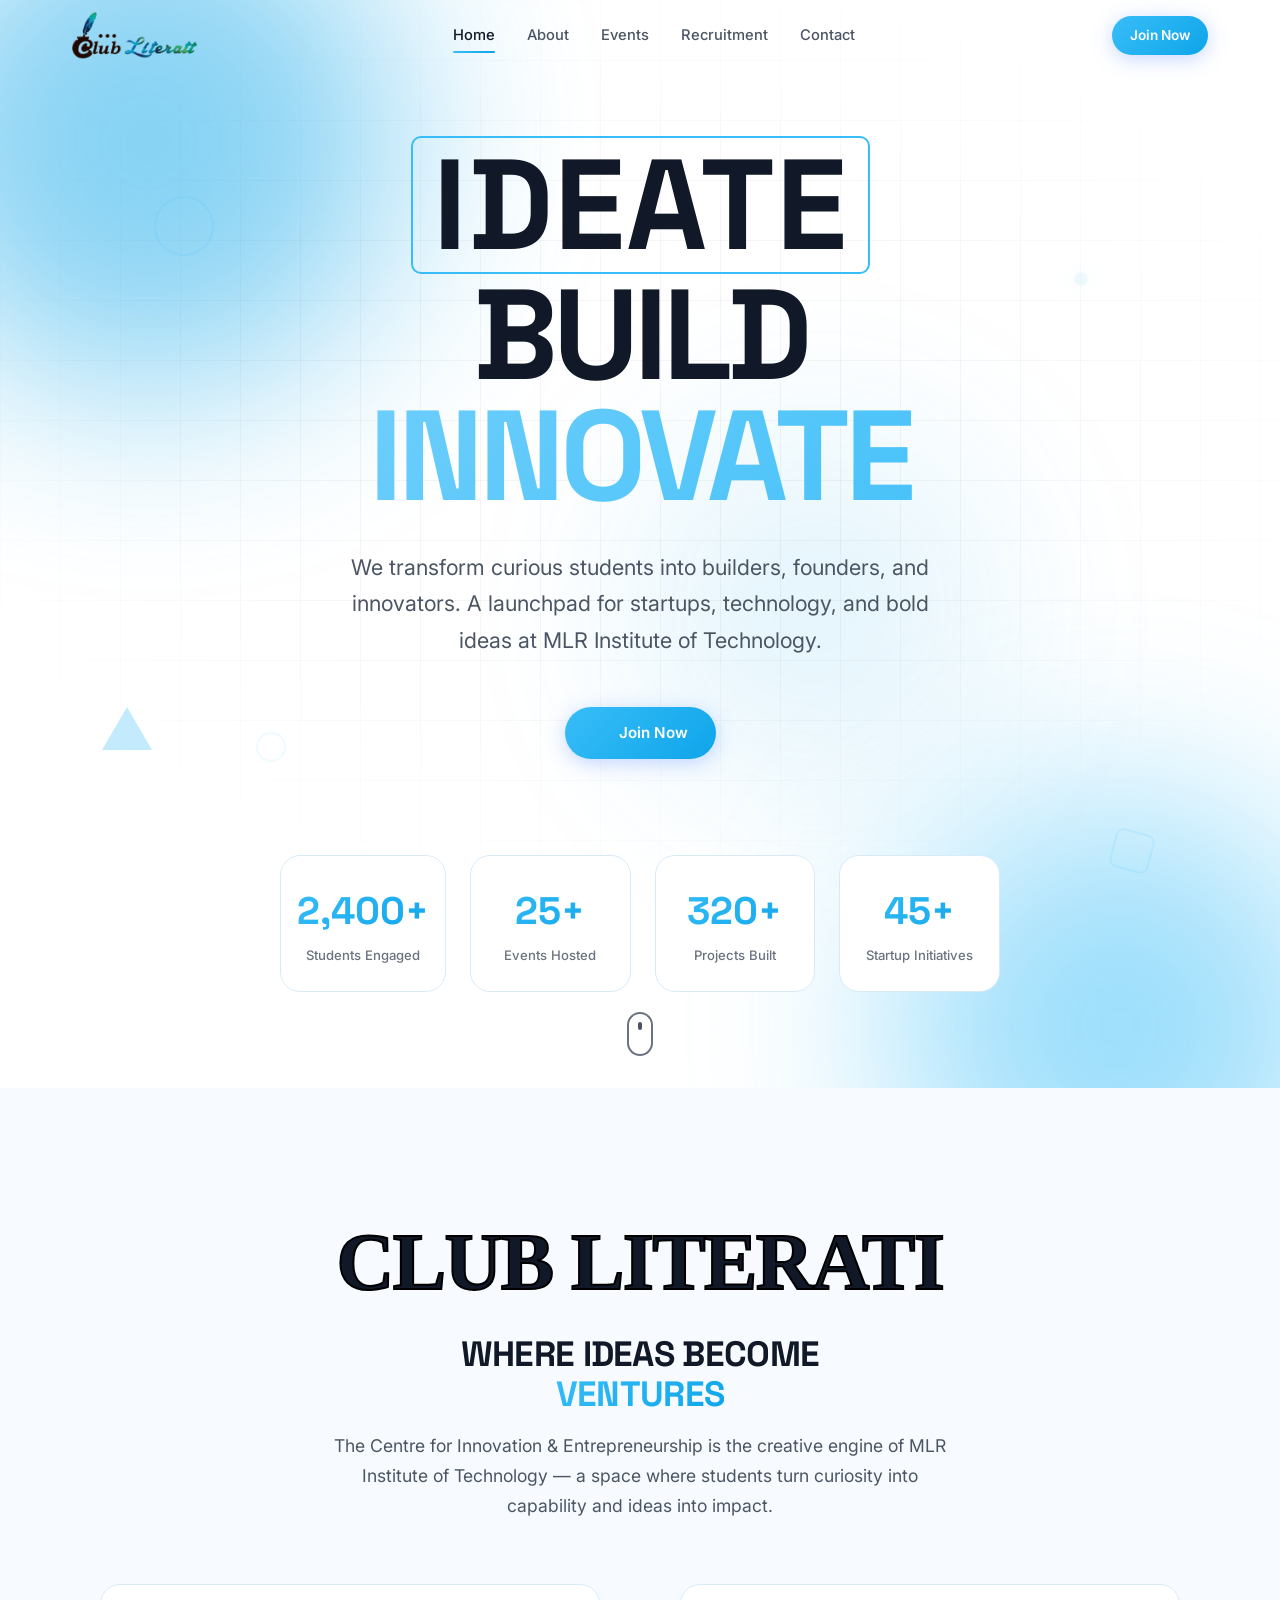
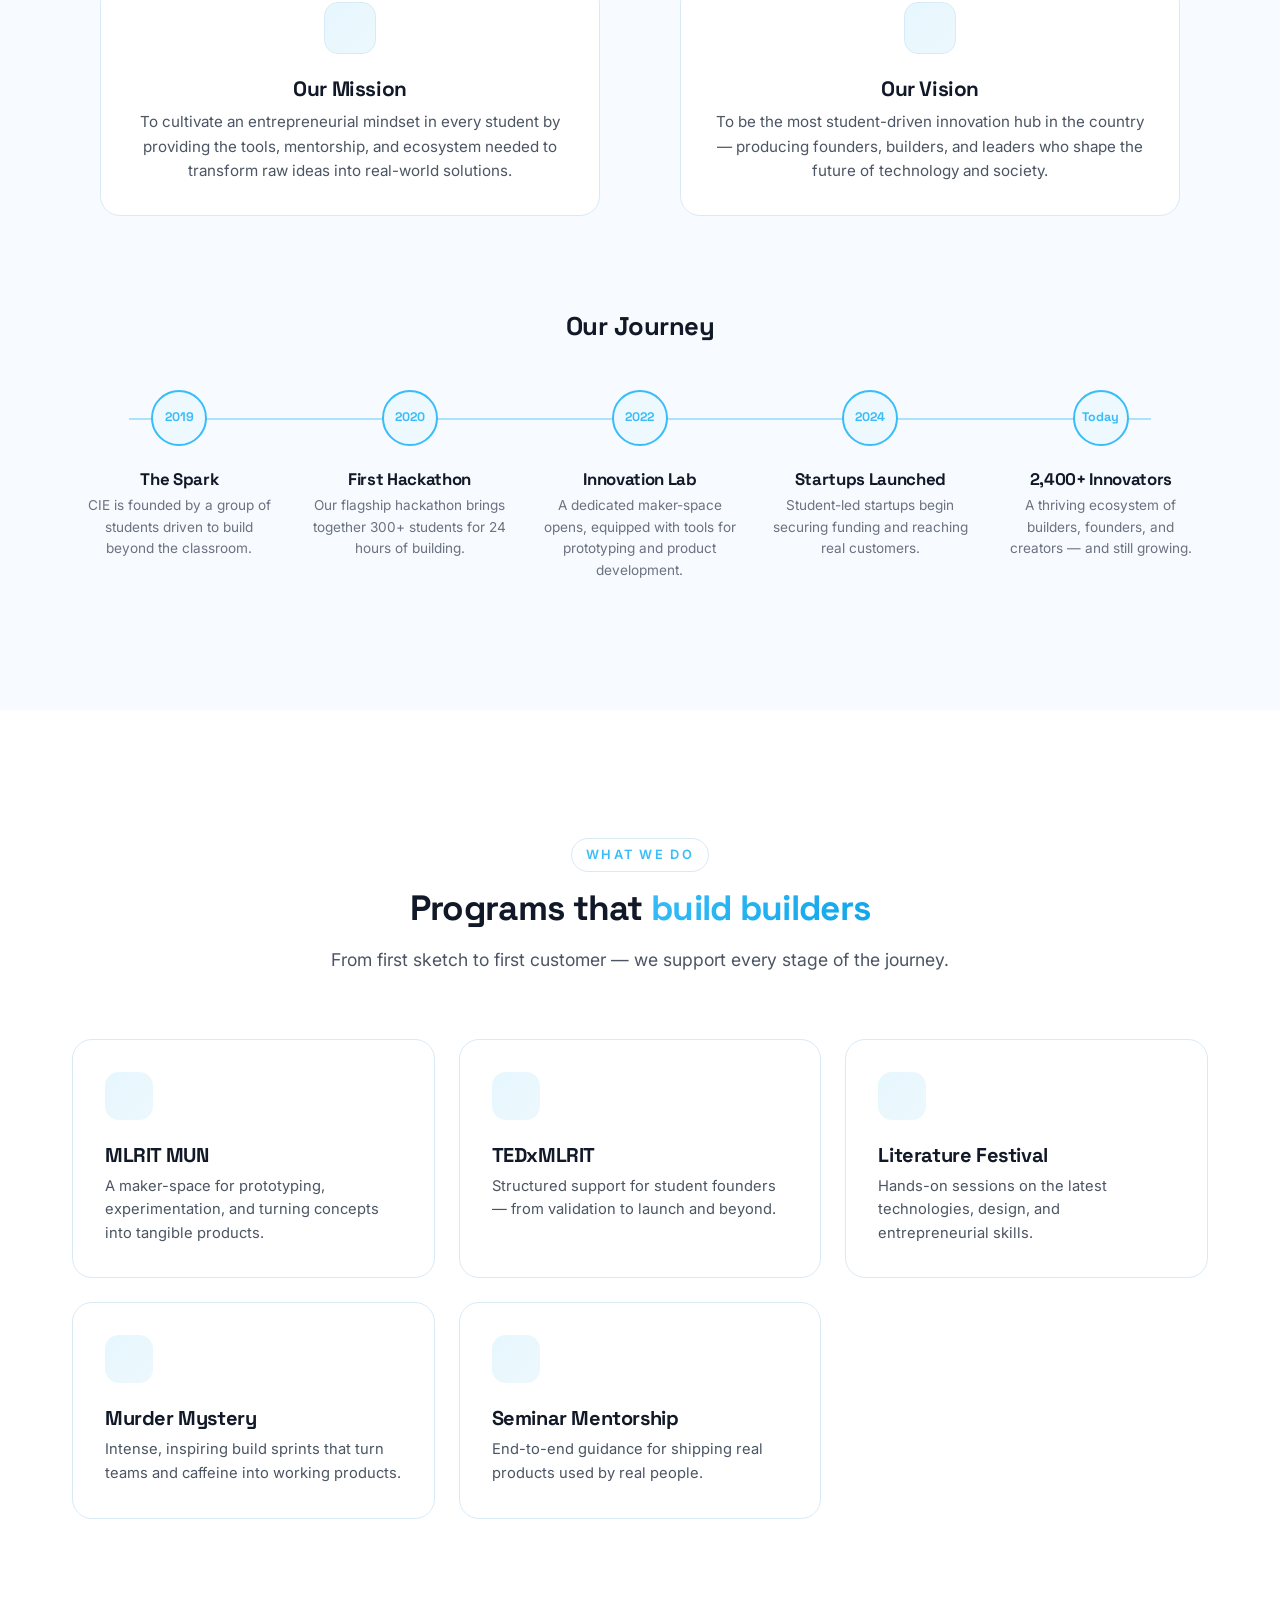
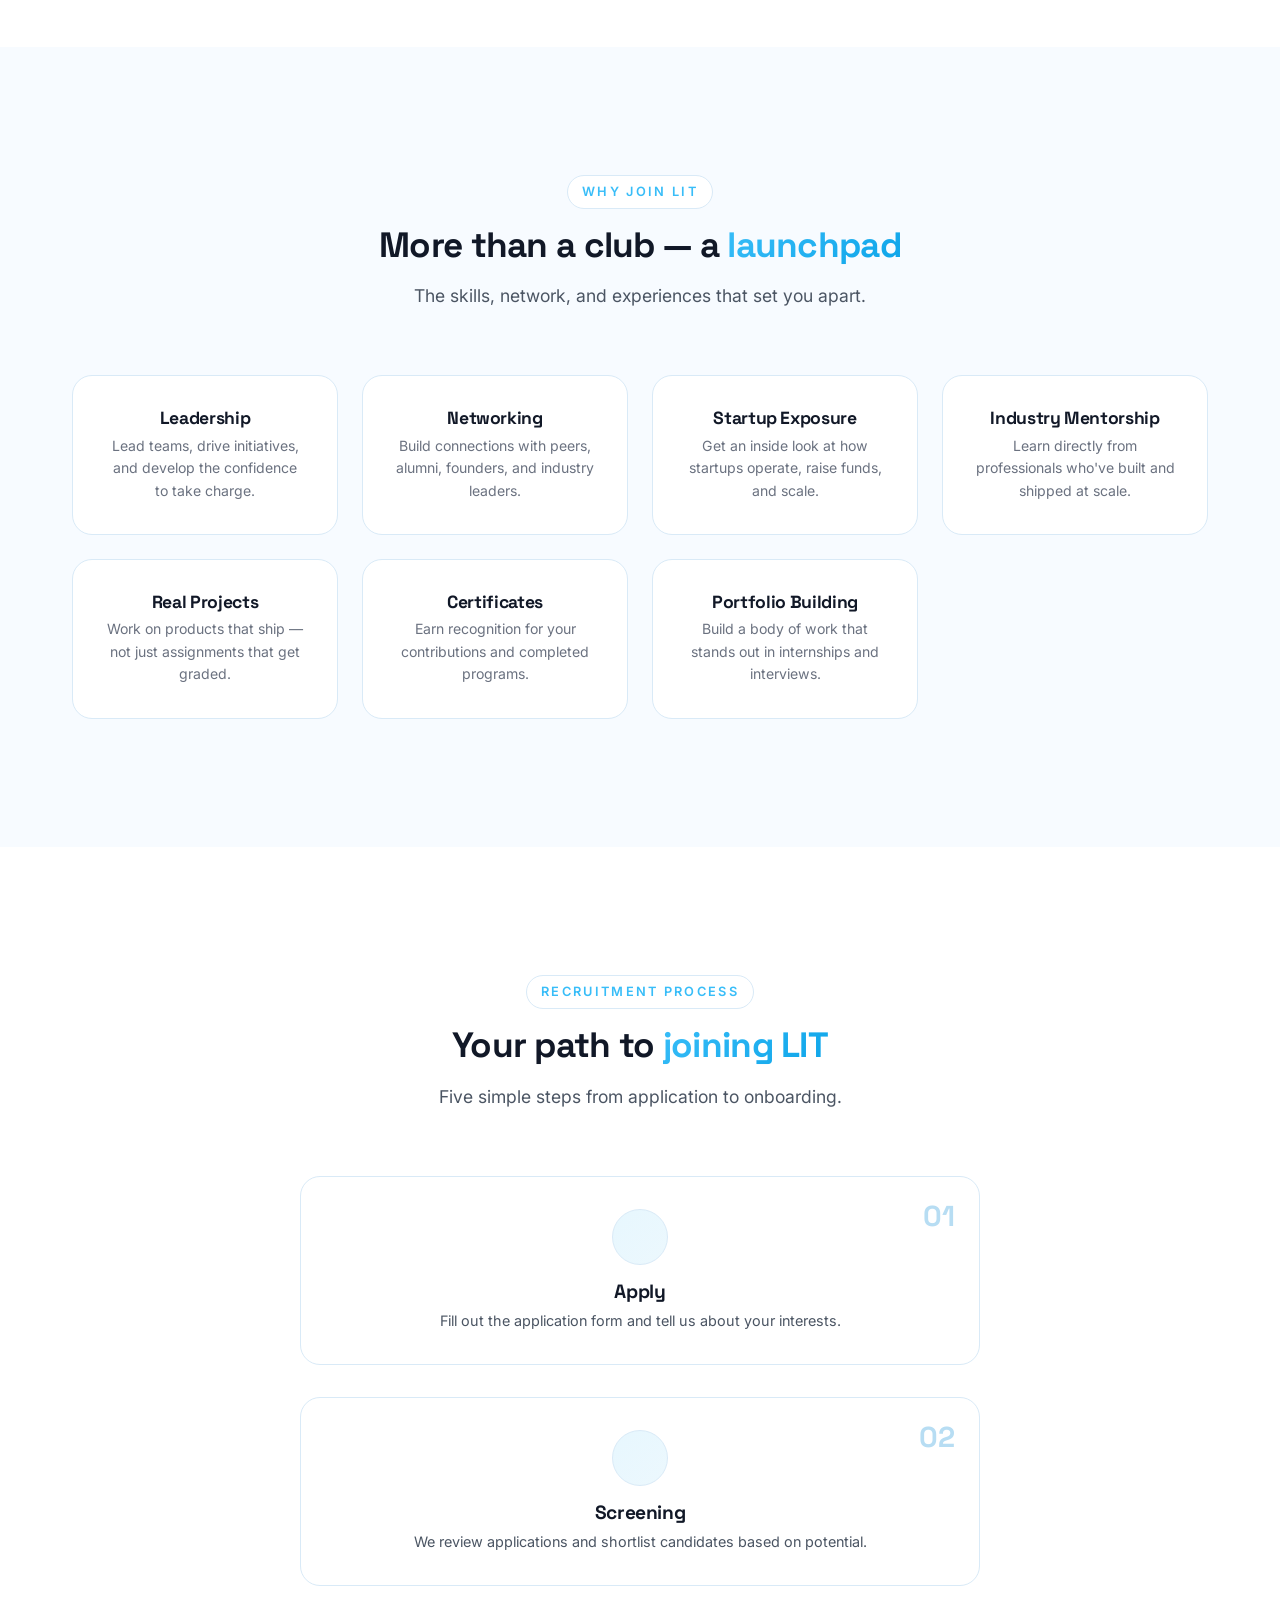
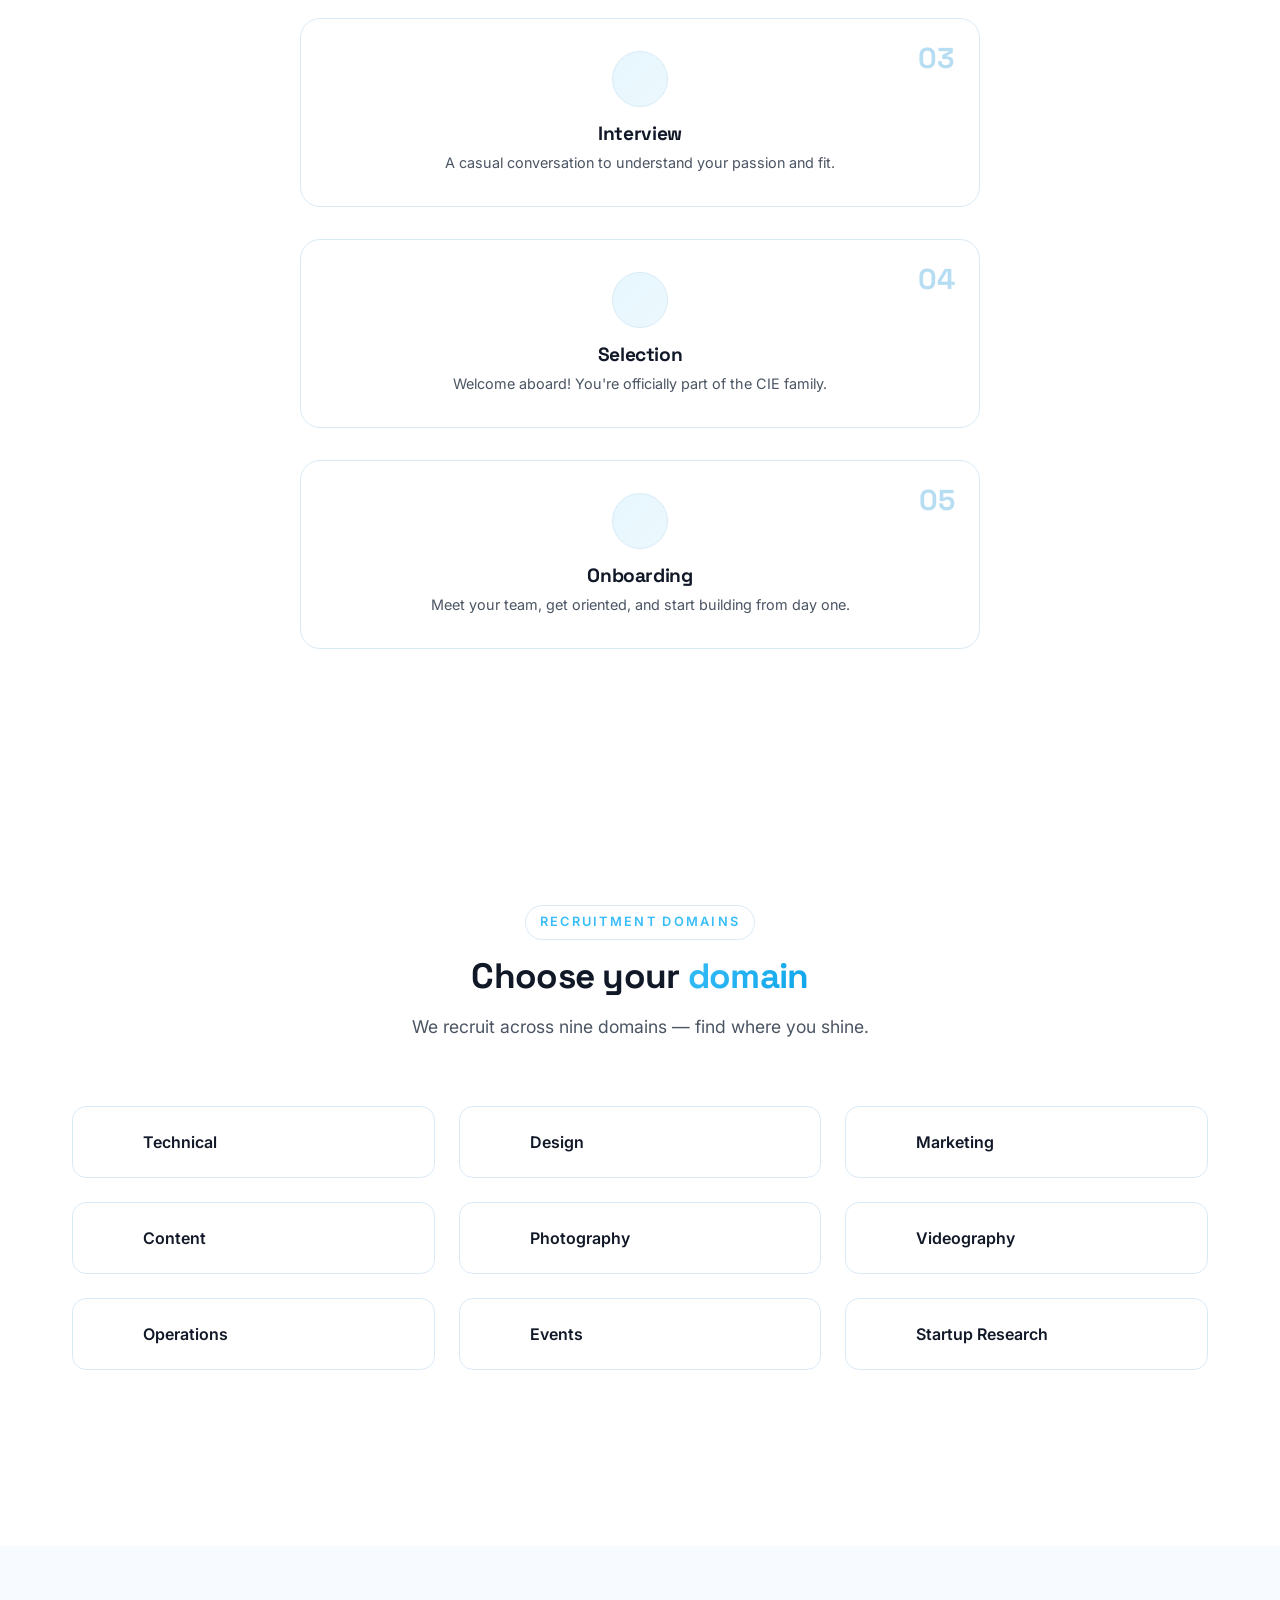
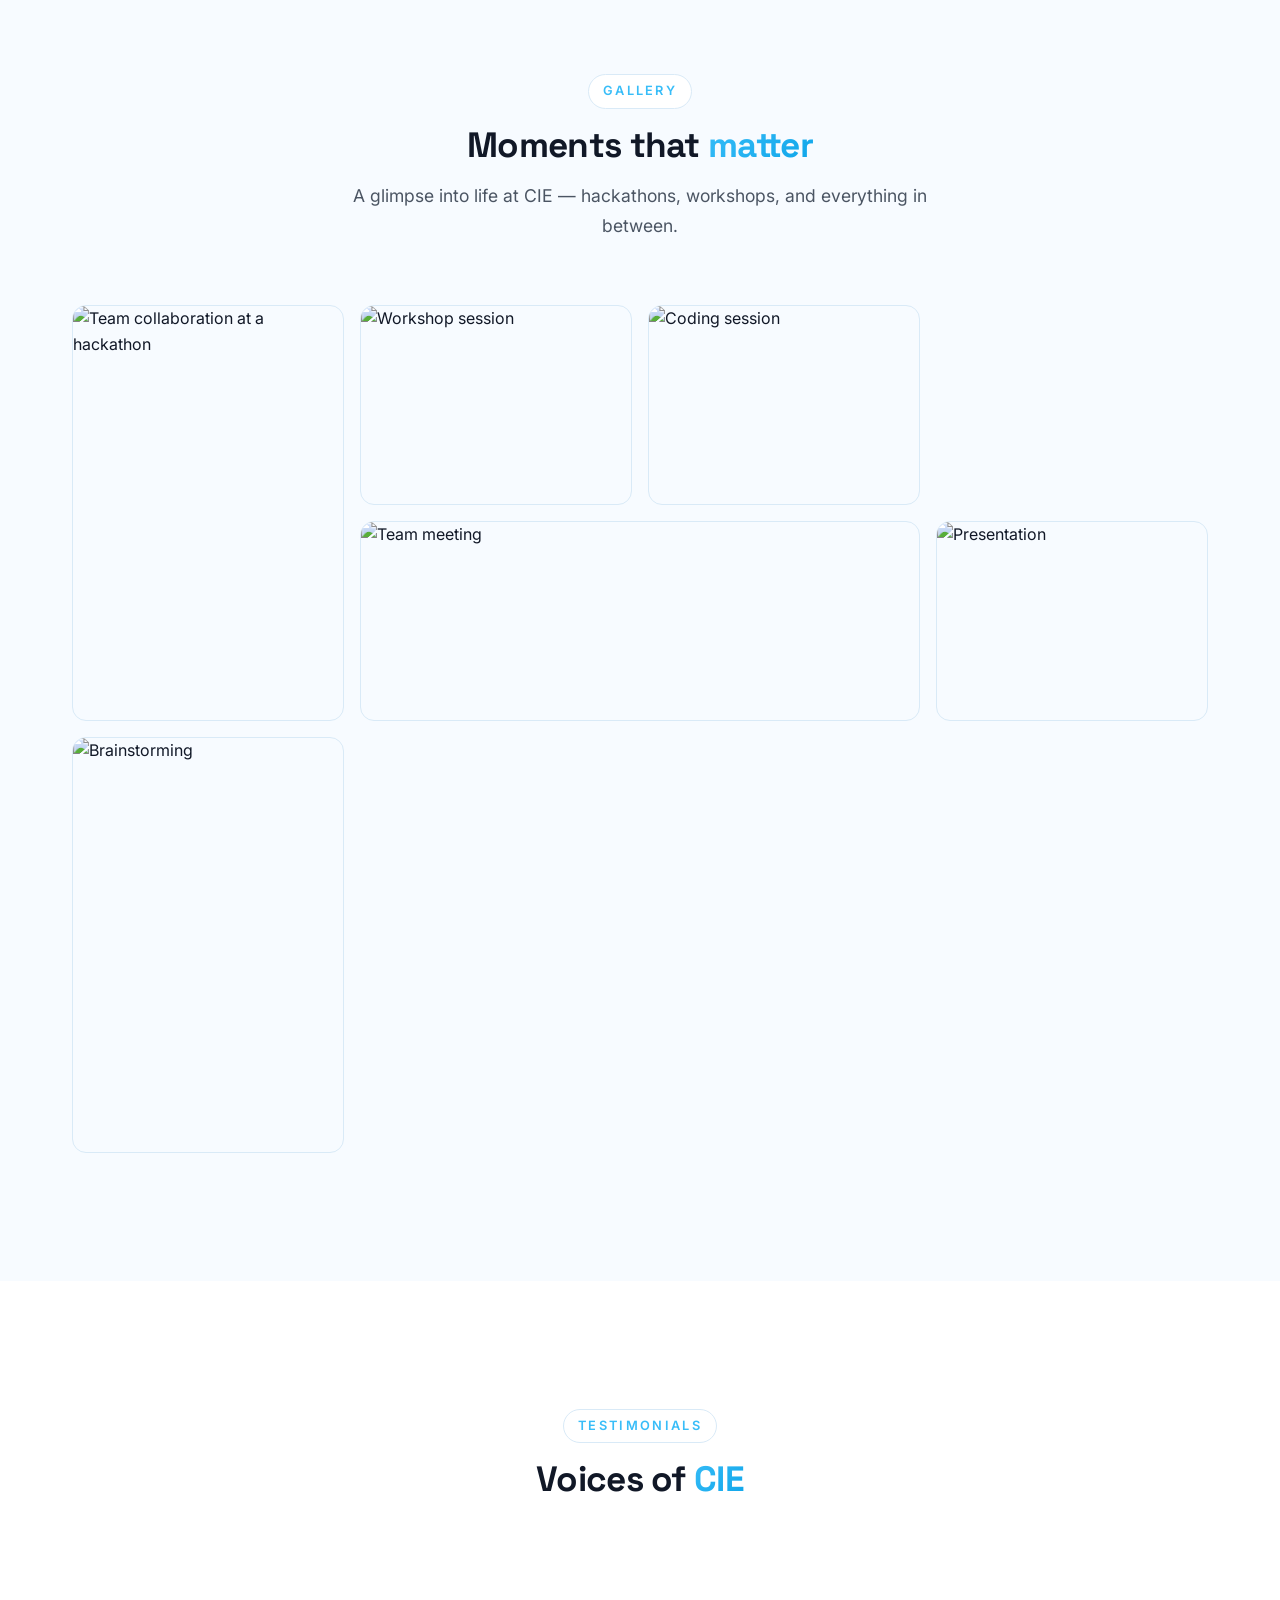
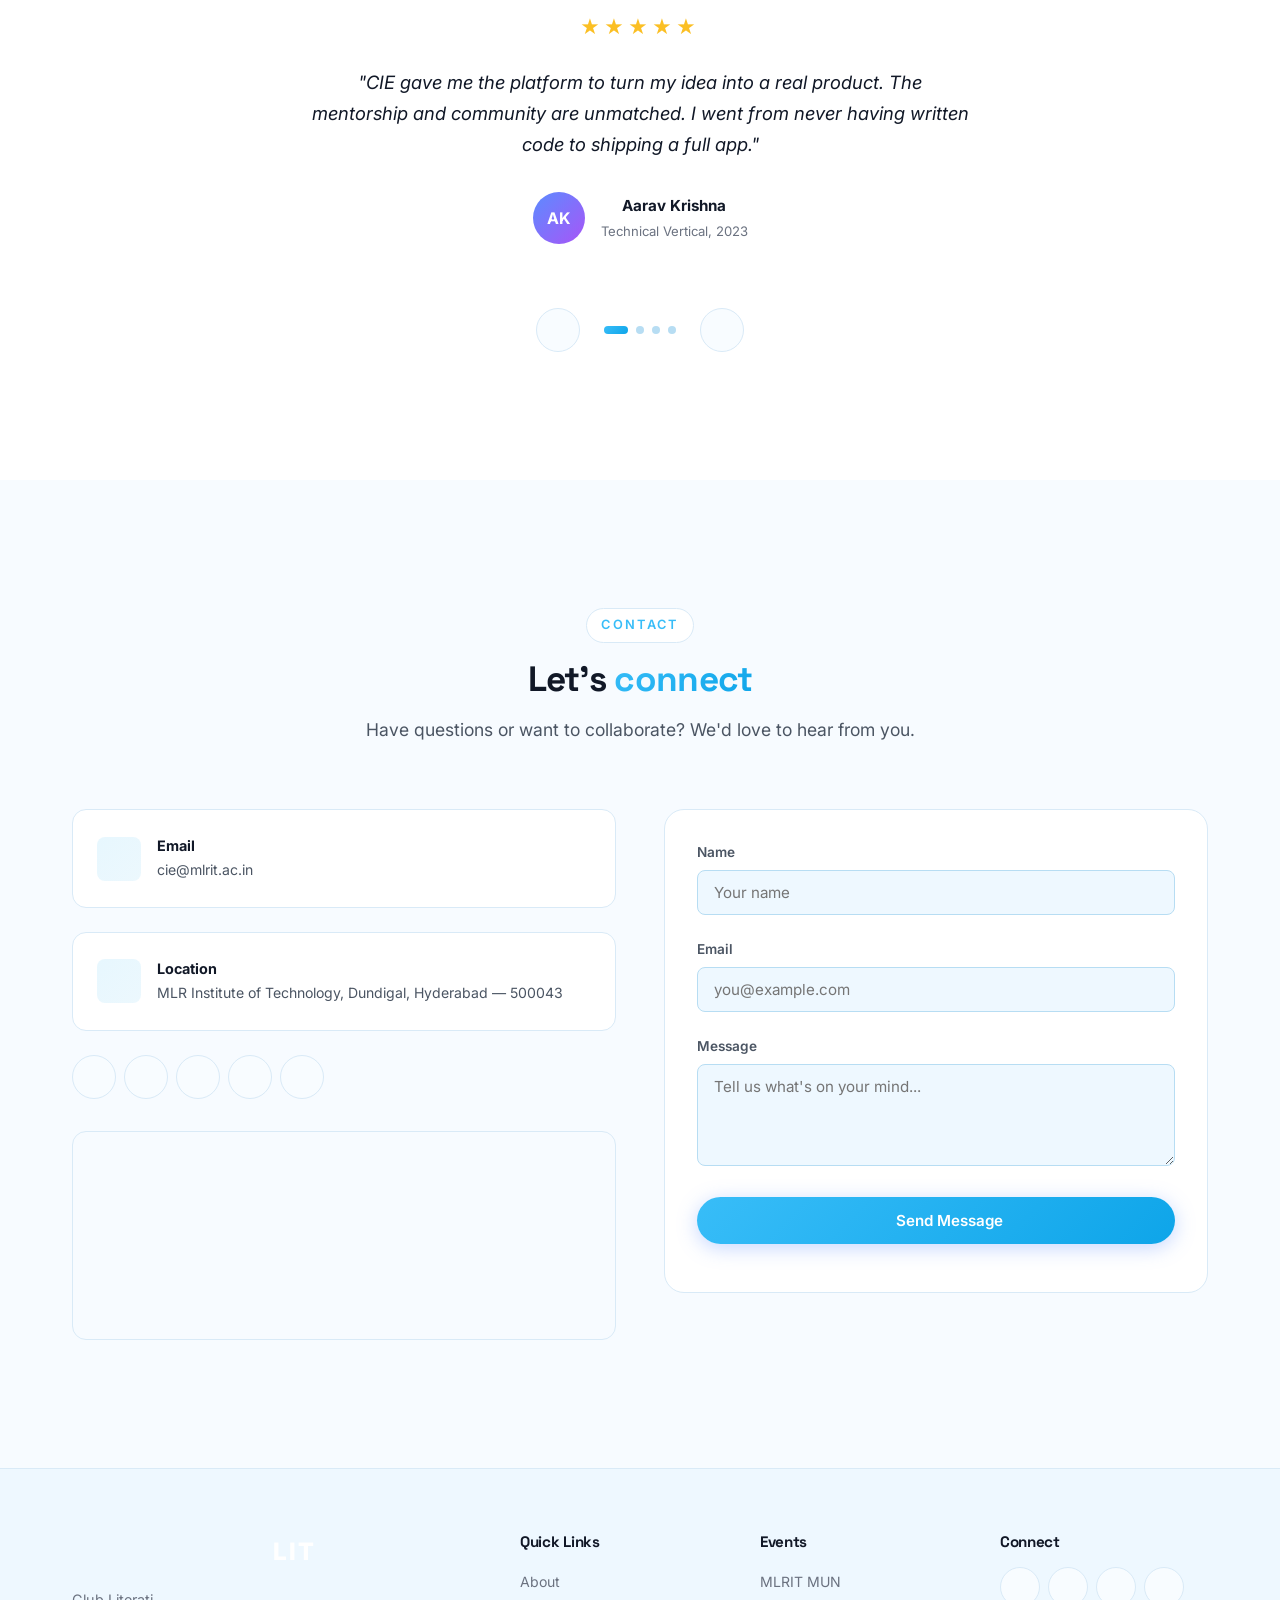
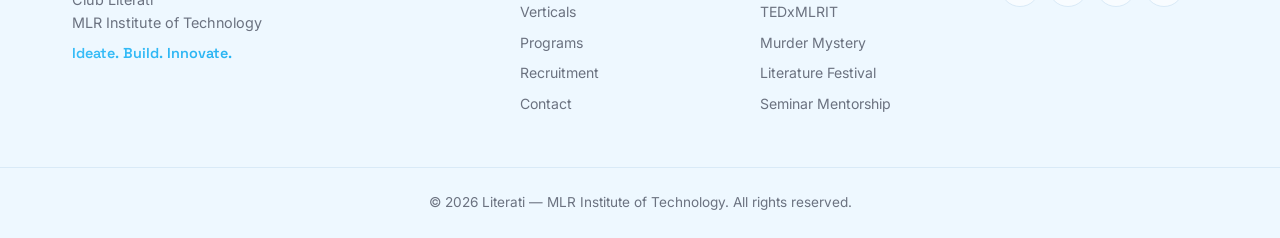
==== commit e175ef89: "Fixed logo transitions" ====
--- a/index.html
+++ b/index.html
@@ -290,7 +290,7 @@
       <div class="container">
         <div class="section__head reveal">
           <span class="section__eyebrow">Recruitment Process</span>
-          <h2 class="section__title">Your path to <span class="grad-text">joining CIE</span></h2>
+          <h2 class="section__title">Your path to <span class="grad-text">joining LIT</span></h2>
           <p class="section__lead">Five simple steps from application to onboarding.</p>
         </div>
 
--- a/style.css
+++ b/style.css
@@ -292,10 +292,6 @@
   backdrop-filter: blur(20px) saturate(180%);
   border-bottom: 1px solid var(--border);
 }
-.nav.scrolled .nav__logo-box{
-    background-color: var(--grad) !important;
-    padding: 2px 15px;
-}
 
 .nav.scrolled .nav__logo-img{
     transform:scale(.94);
@@ -582,20 +578,24 @@
 }
 
 /* ============ 9. ABOUT ============ */
-.about__grid {
-  display: grid;
-  grid-template-columns: repeat(2, 1fr);
-  gap: var(--sp-3);
-  margin-bottom: var(--sp-7);
+.about__grid{
+    display:grid;
+    grid-template-columns:repeat(2,1fr);
+    gap:var(--sp-3);
+    margin-bottom:var(--sp-7);
+    justify-content:center;
 }
 .about__card {
   padding: var(--sp-4);
   border: 1px solid var(--border);
   align-items: center;
-  width: 500px;
+  width: 335px;
   border-radius: var(--r-lg);
   background:#FFFFFF;
   transition: transform var(--t), border-color var(--t), box-shadow var(--t);
+  width:100%;
+  max-width:500px;
+  margin:0 auto;
 }
 .about__card:hover {
   transform: translateY(-6px);
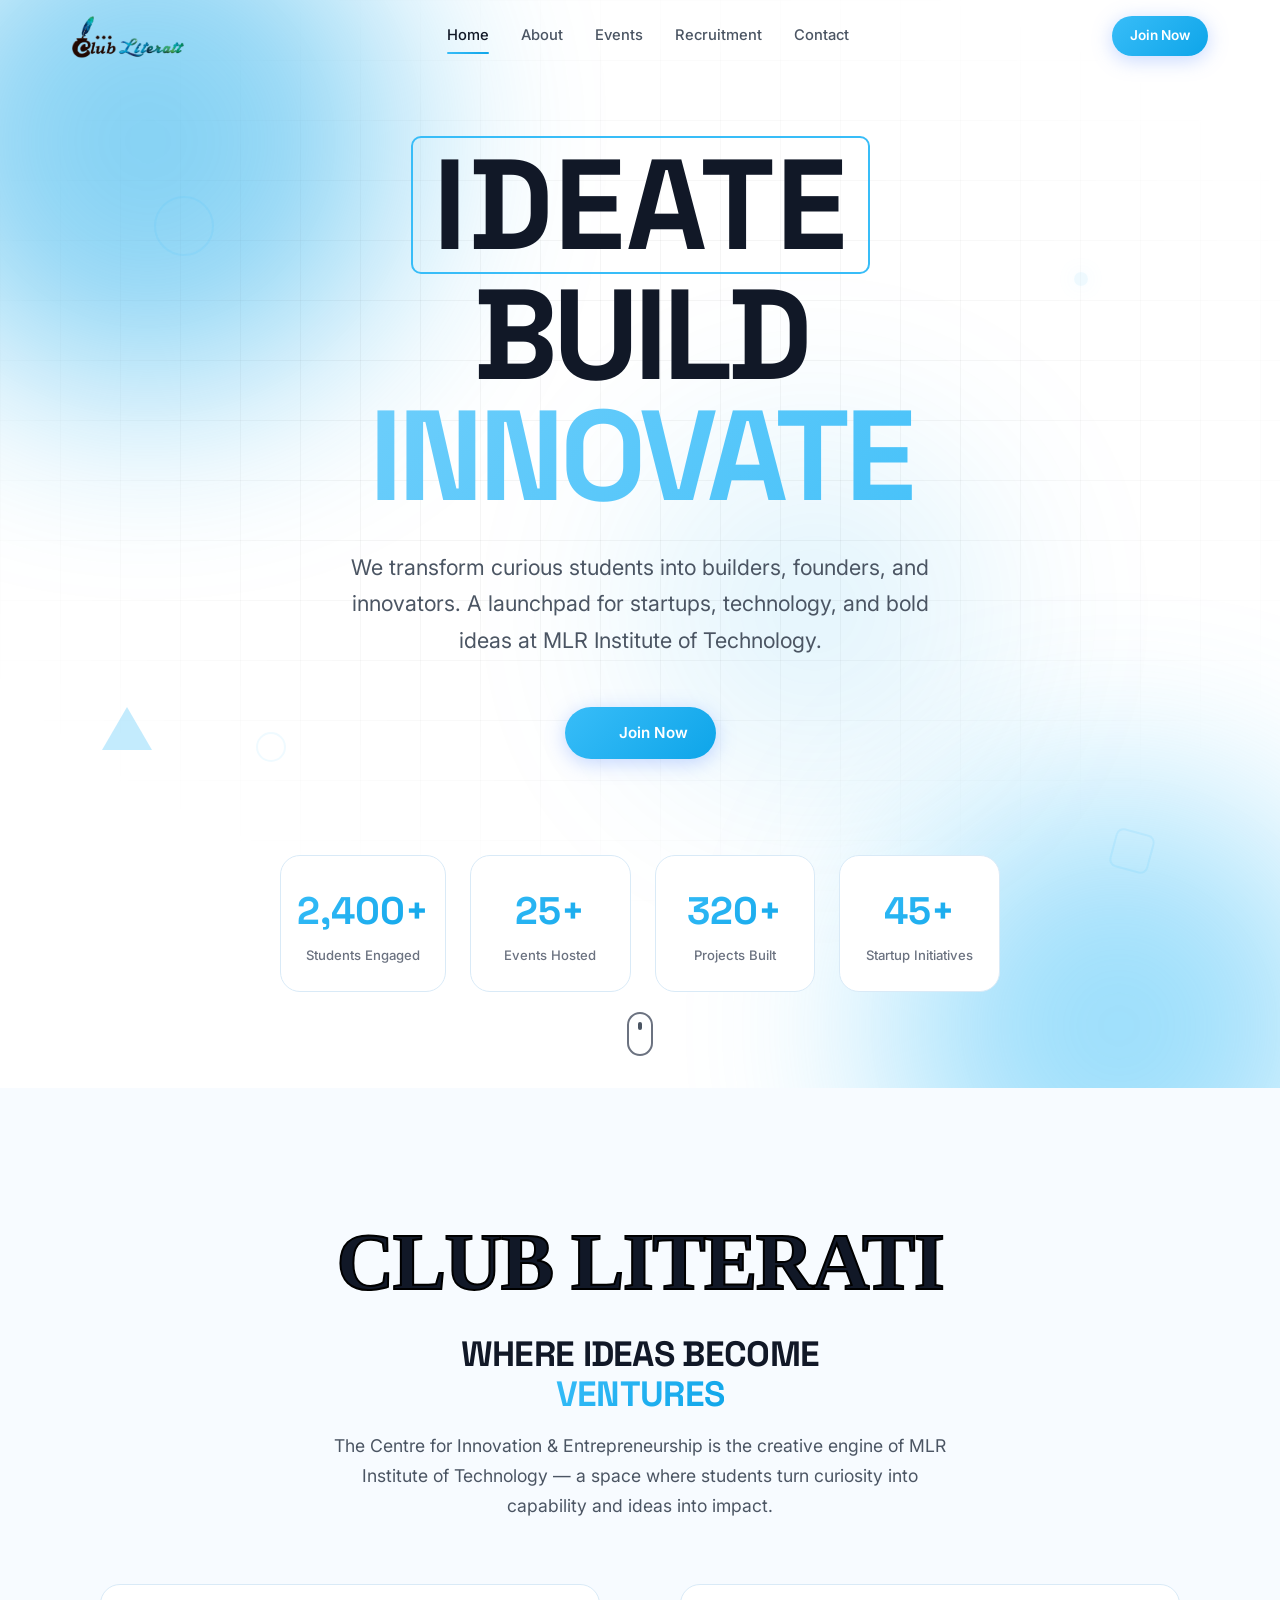
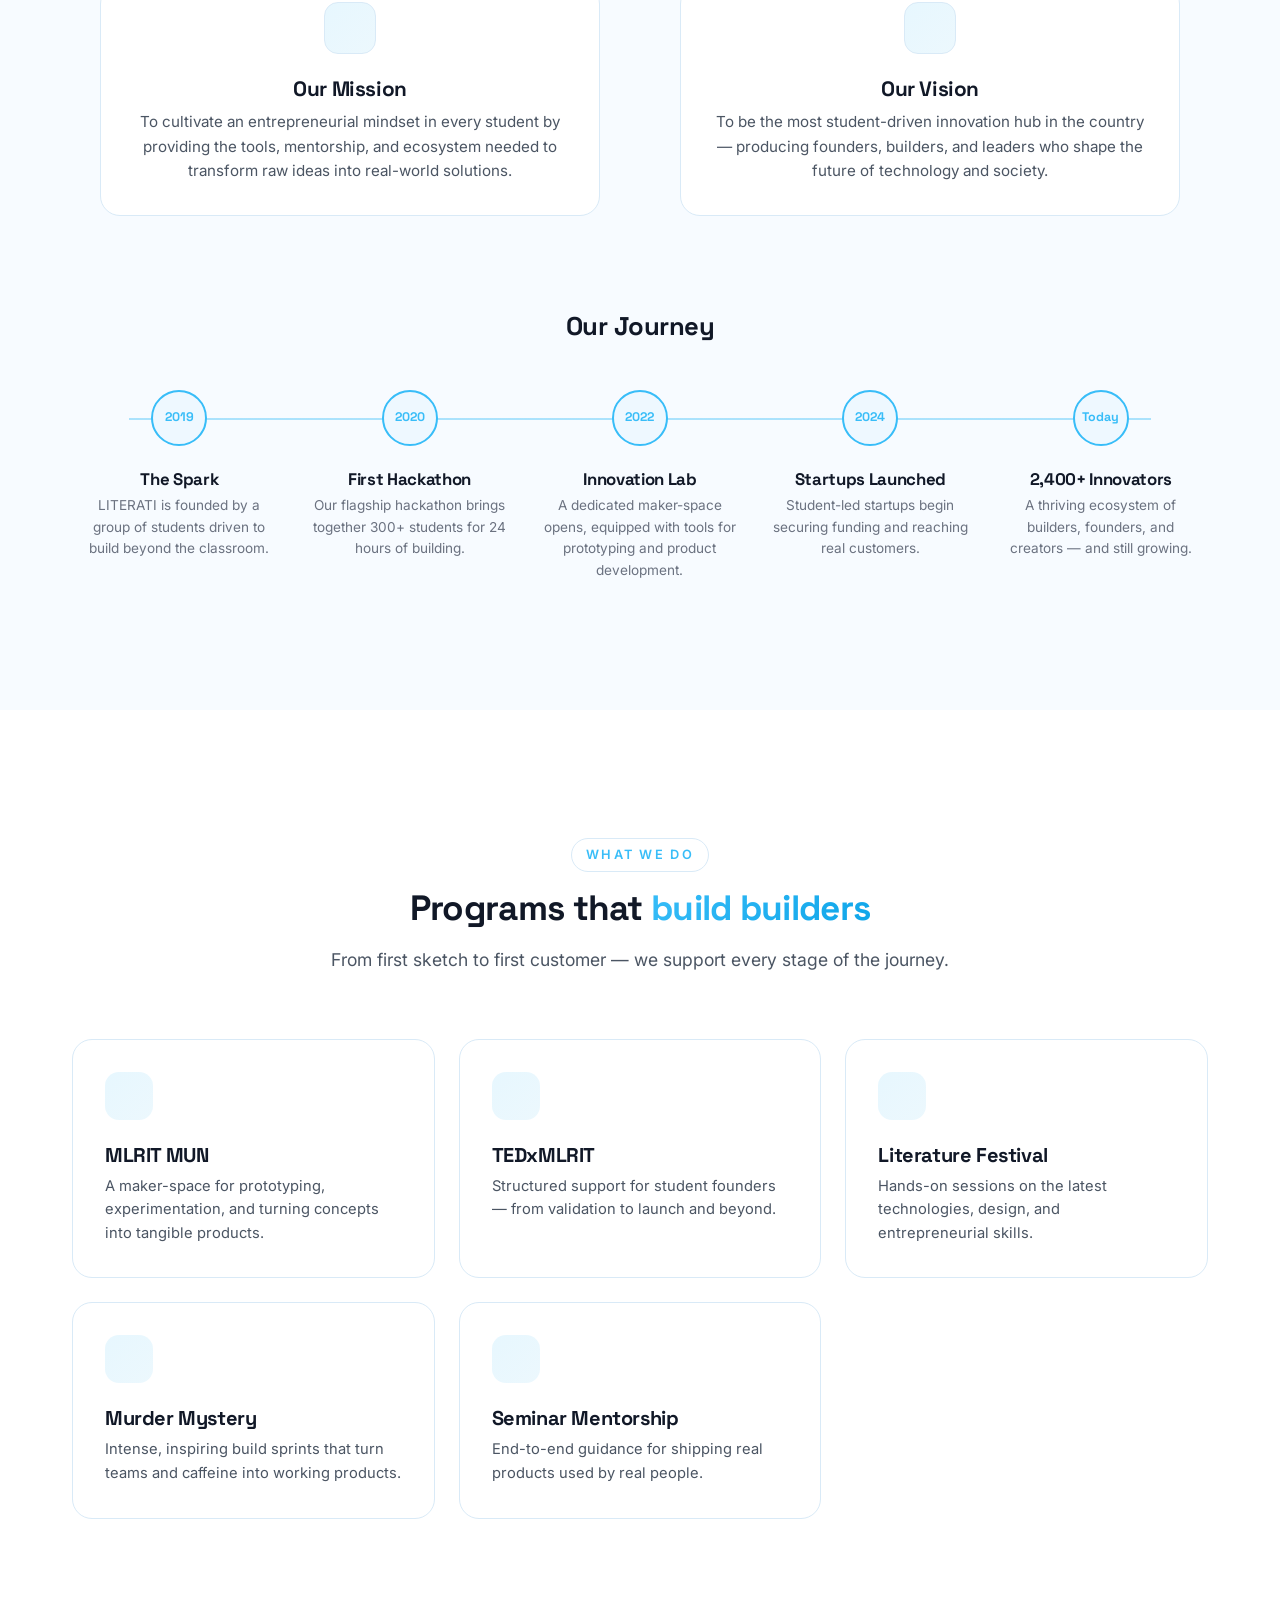
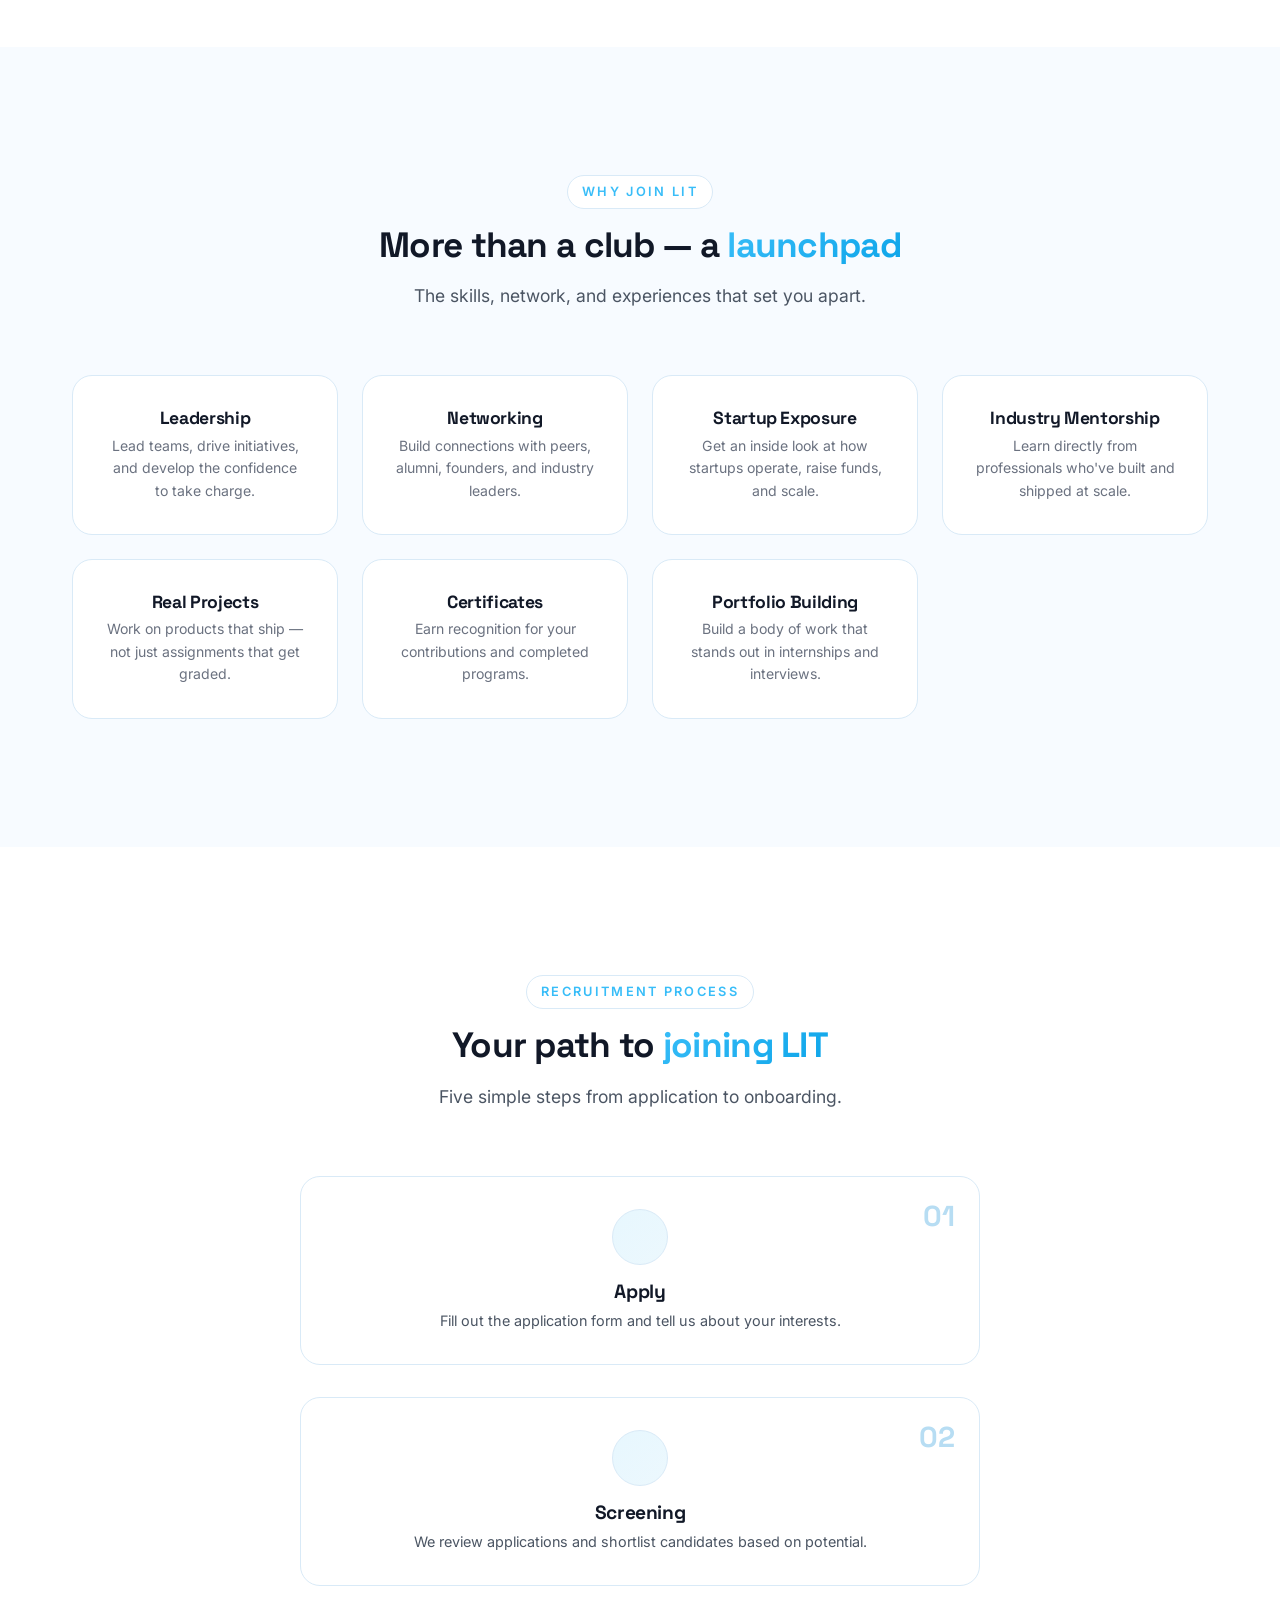
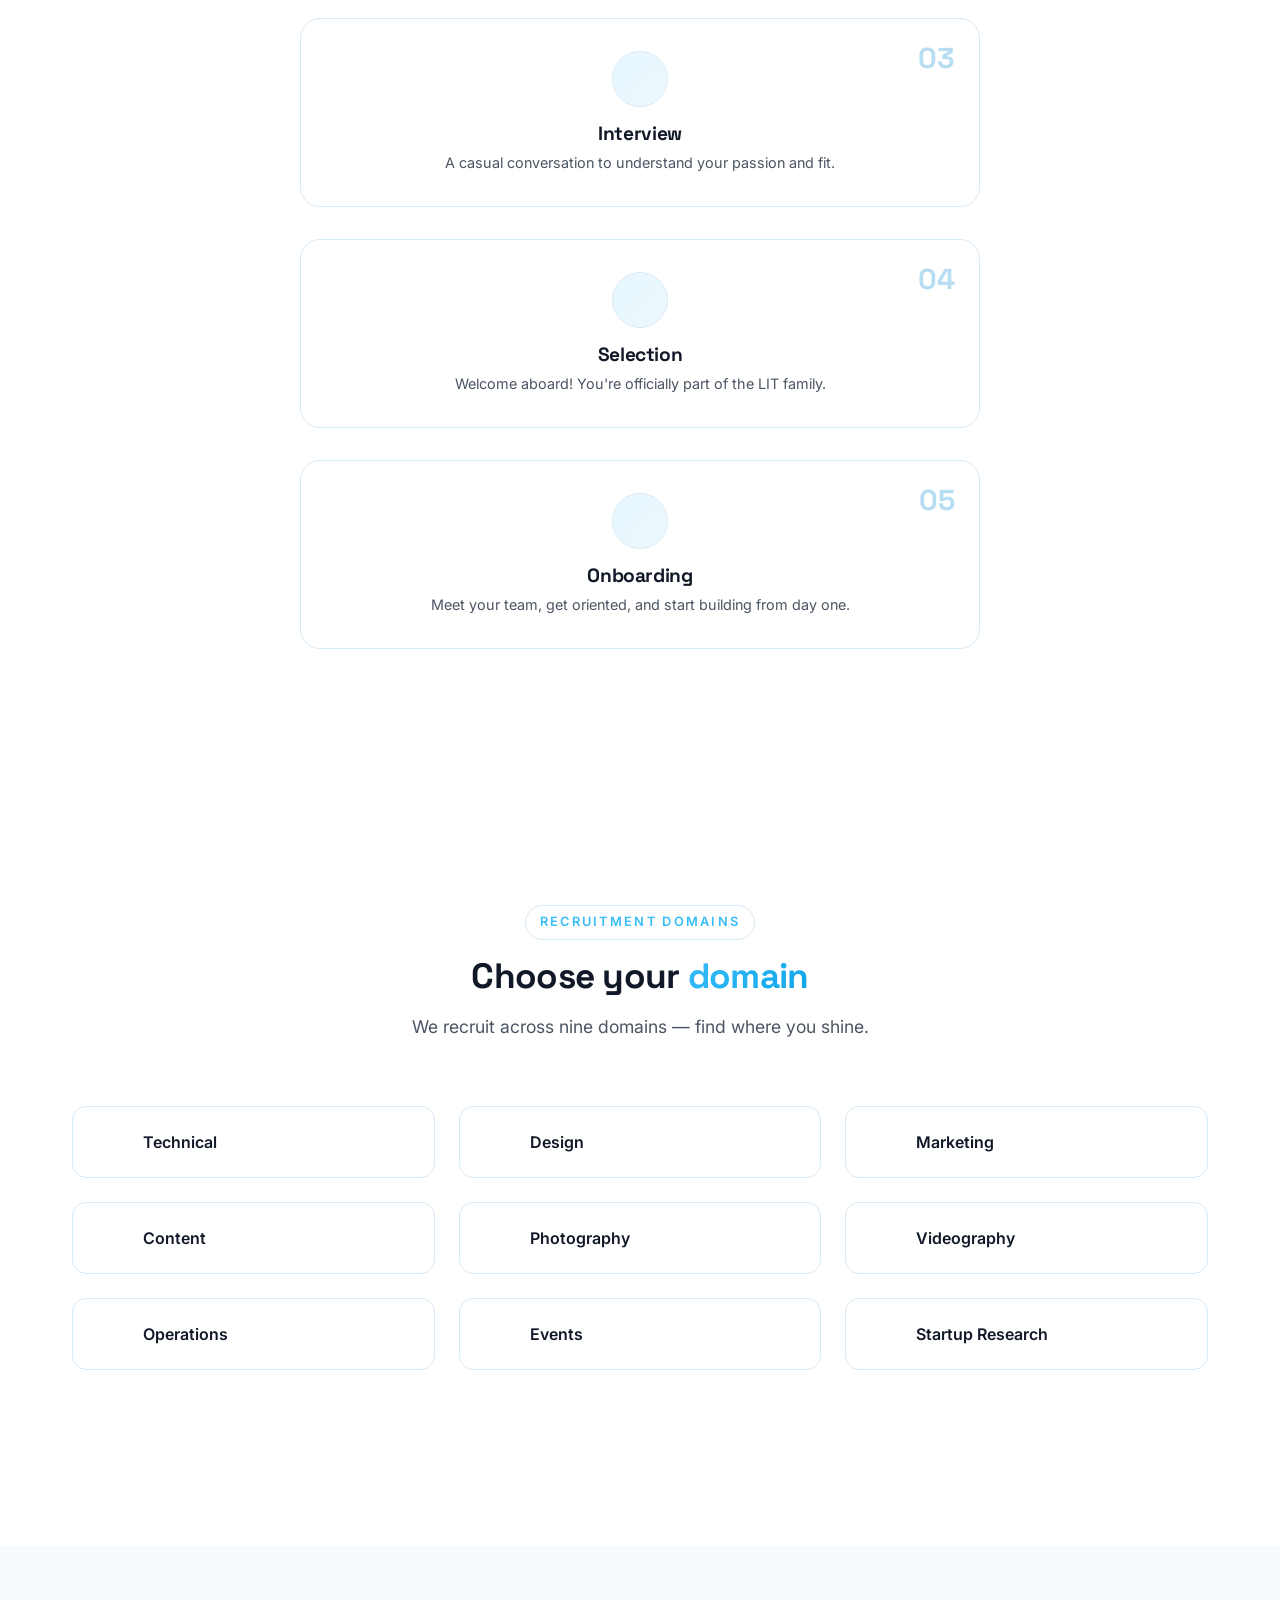
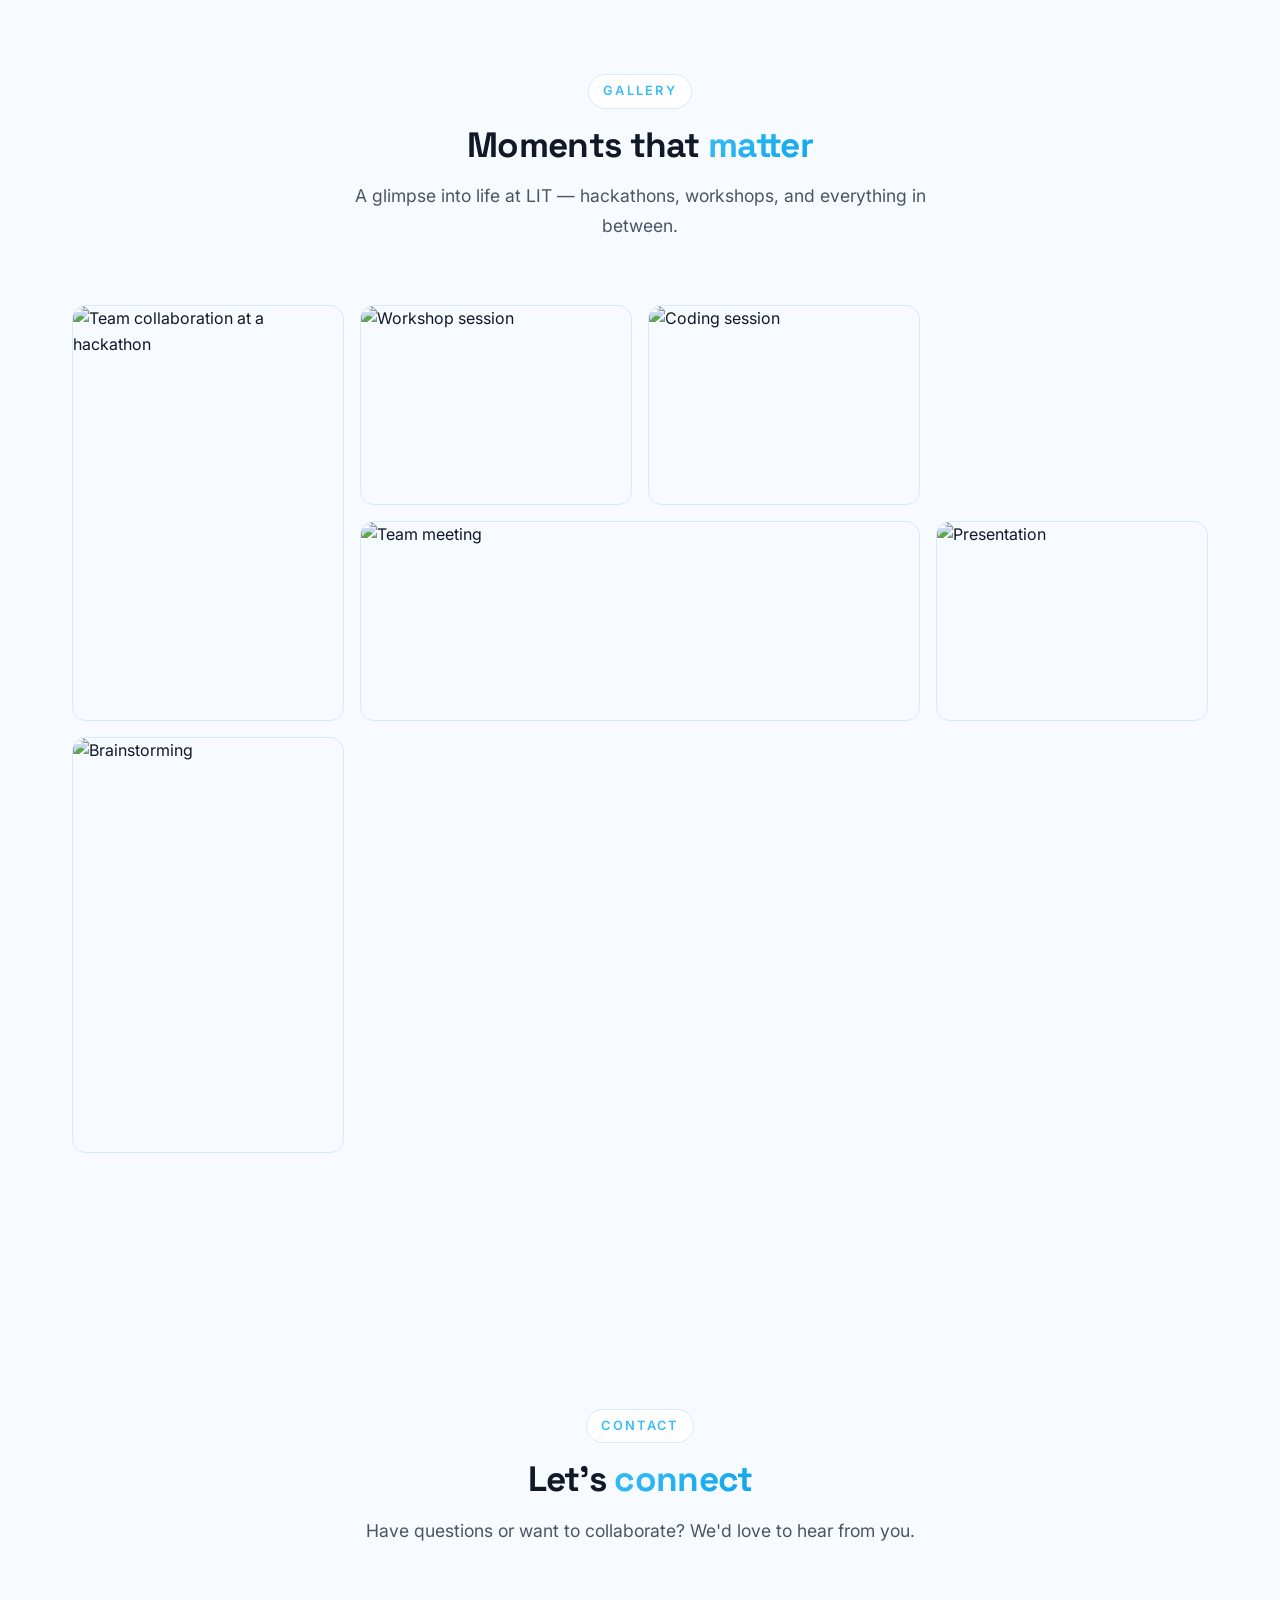
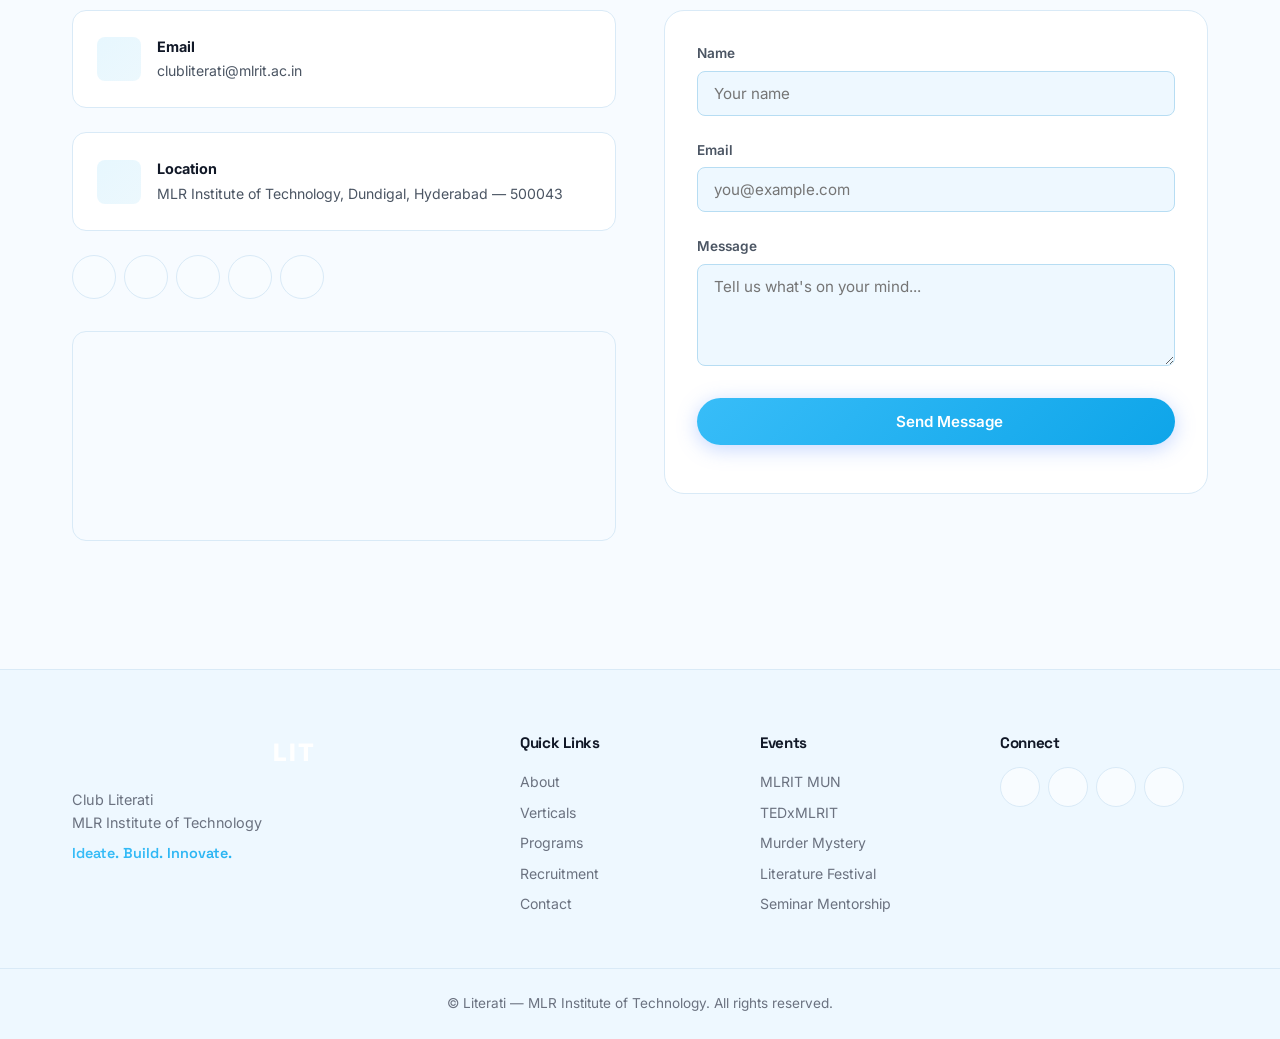
==== commit 8698c4c3: "small changes" ====
--- a/index.html
+++ b/index.html
@@ -158,7 +158,7 @@
               <div class="timeline__year">2019</div>
               <div class="timeline__body">
                 <h4>The Spark</h4>
-                <p>CIE is founded by a group of students driven to build beyond the classroom.</p>
+                <p>LITERATI is founded by a group of students driven to build beyond the classroom.</p>
               </div>
             </div>
             <div class="timeline__item reveal" style="--d:.1s">
@@ -320,7 +320,7 @@
             <div class="step__num">04</div>
             <div class="step__icon"><i data-lucide="check-circle"></i></div>
             <h3>Selection</h3>
-            <p>Welcome aboard! You're officially part of the CIE family.</p>
+            <p>Welcome aboard! You're officially part of the LIT family.</p>
           </div>
           <div class="step__arrow"><i data-lucide="arrow-down"></i></div>
           <div class="step reveal" style="--d:.4s">
@@ -392,7 +392,7 @@
         <div class="section__head reveal">
           <span class="section__eyebrow">Gallery</span>
           <h2 class="section__title">Moments that <span class="grad-text">matter</span></h2>
-          <p class="section__lead">A glimpse into life at CIE — hackathons, workshops, and everything in between.</p>
+          <p class="section__lead">A glimpse into life at LIT — hackathons, workshops, and everything in between.</p>
         </div>
 
         <div class="gallery__grid">
@@ -431,60 +431,6 @@
         <button class="lightbox__nav lightbox__nav--next" id="lightboxNext" aria-label="Next"><i data-lucide="chevron-right"></i></button>
       </div>
     </section>
-
-    <!-- ============ TESTIMONIALS ============ -->
-    <section class="section testimonials" id="testimonials">
-      <div class="container">
-        <div class="section__head reveal">
-          <span class="section__eyebrow">Testimonials</span>
-          <h2 class="section__title">Voices of <span class="grad-text">CIE</span></h2>
-        </div>
-
-        <div class="carousel" id="carousel">
-          <div class="carousel__track" id="carouselTrack">
-            <article class="testimonial">
-              <div class="testimonial__stars">★★★★★</div>
-              <p>"CIE gave me the platform to turn my idea into a real product. The mentorship and community are unmatched. I went from never having written code to shipping a full app."</p>
-              <div class="testimonial__author">
-                <div class="testimonial__avatar" style="--c1:#5b8cff;--c2:#a855f7">AK</div>
-                <div><strong>Aarav Krishna</strong><span>Technical Vertical, 2023</span></div>
-              </div>
-            </article>
-            <article class="testimonial">
-              <div class="testimonial__stars">★★★★★</div>
-              <p>"Joining CIE was the best decision of my college life. I found my passion for design, built a portfolio, and landed an internship at a startup — all because of the exposure here."</p>
-              <div class="testimonial__author">
-                <div class="testimonial__avatar" style="--c1:#a855f7;--c2:#ec4899">SN</div>
-                <div><strong>Sneha Reddy</strong><span>Design Vertical, 2023</span></div>
-              </div>
-            </article>
-            <article class="testimonial">
-              <div class="testimonial__stars">★★★★★</div>
-              <p>"The hackathons are electric. 24 hours of building, learning, and connecting with people who care about creating things. CIE is where I learned to lead."</p>
-              <div class="testimonial__author">
-                <div class="testimonial__avatar" style="--c1:#06b6d4;--c2:#5b8cff">RV</div>
-                <div><strong>Rahul Verma</strong><span>Events Vertical, 2022</span></div>
-              </div>
-            </article>
-            <article class="testimonial">
-              <div class="testimonial__stars">★★★★★</div>
-              <p>"From shy first-year to confident founder — CIE changed how I see problems. The startup research vertical taught me to think like an entrepreneur."</p>
-              <div class="testimonial__author">
-                <div class="testimonial__avatar" style="--c1:#10b981;--c2:#06b6d4">PM</div>
-                <div><strong>Priya Menon</strong><span>Startup Research, 2024</span></div>
-              </div>
-            </article>
-          </div>
-
-          <div class="carousel__controls">
-            <button class="carousel__btn" id="carouselPrev" aria-label="Previous"><i data-lucide="arrow-left"></i></button>
-            <div class="carousel__dots" id="carouselDots"></div>
-            <button class="carousel__btn" id="carouselNext" aria-label="Next"><i data-lucide="arrow-right"></i></button>
-          </div>
-        </div>
-      </div>
-    </section>
-
     
     <!-- ============ CONTACT ============ -->
     <section class="section contact" id="contact">
@@ -497,9 +443,9 @@
 
         <div class="contact__grid">
           <div class="contact__info reveal">
-            <a href="mailto:cie@mlrit.ac.in" class="contact__item">
+            <a href="mailto:clubliterati@mlrit.ac.in" class="contact__item">
               <div class="contact__icon"><i data-lucide="mail"></i></div>
-              <div><strong>Email</strong><span>cie@mlrit.ac.in</span></div>
+              <div><strong>Email</strong><span>clubliterati@mlrit.ac.in</span></div>
             </a>
             <div class="contact__item">
               <div class="contact__icon"><i data-lucide="map-pin"></i></div>
--- a/style.css
+++ b/style.css
@@ -276,7 +276,7 @@
   width: 0%;
   background: var(--grad);
   z-index: 1000;
-  transition: width 0.1s linear;
+  transition: none;
 }
 
 .nav {
@@ -284,8 +284,8 @@
   top: 0; left: 0; right: 0;
   height: var(--nav-h);
   z-index: 100;
-  transition: background var(--t), backdrop-filter var(--t), border-color var(--t);
-  border-bottom: 1px solid transparent;
+  transition: none;
+  border-bottom: 1px  transparent;
 }
 .nav.scrolled {
   background: rgba(7, 7, 12, 0.72);
@@ -294,7 +294,7 @@
 }
 
 .nav.scrolled .nav__logo-img{
-    transform:scale(.94);
+    transform:none;
 }
 .nav.scrolled .nav__logo::before{
     opacity: 1;
@@ -325,18 +325,15 @@
 
     background:transparent;
 
-    transition:
-        padding .45s ease,
-        background .45s ease,
-        box-shadow .45s ease,
-        transform .35s ease;
+    transition:none;
 }
 
 .nav__logo-img{
-    height:48px;
+    height:45px;
     width:auto;
     display:block;
-    transition:transform .35s ease;
+    transition:none;
+    padding-top: 2px;
 
 }
 
